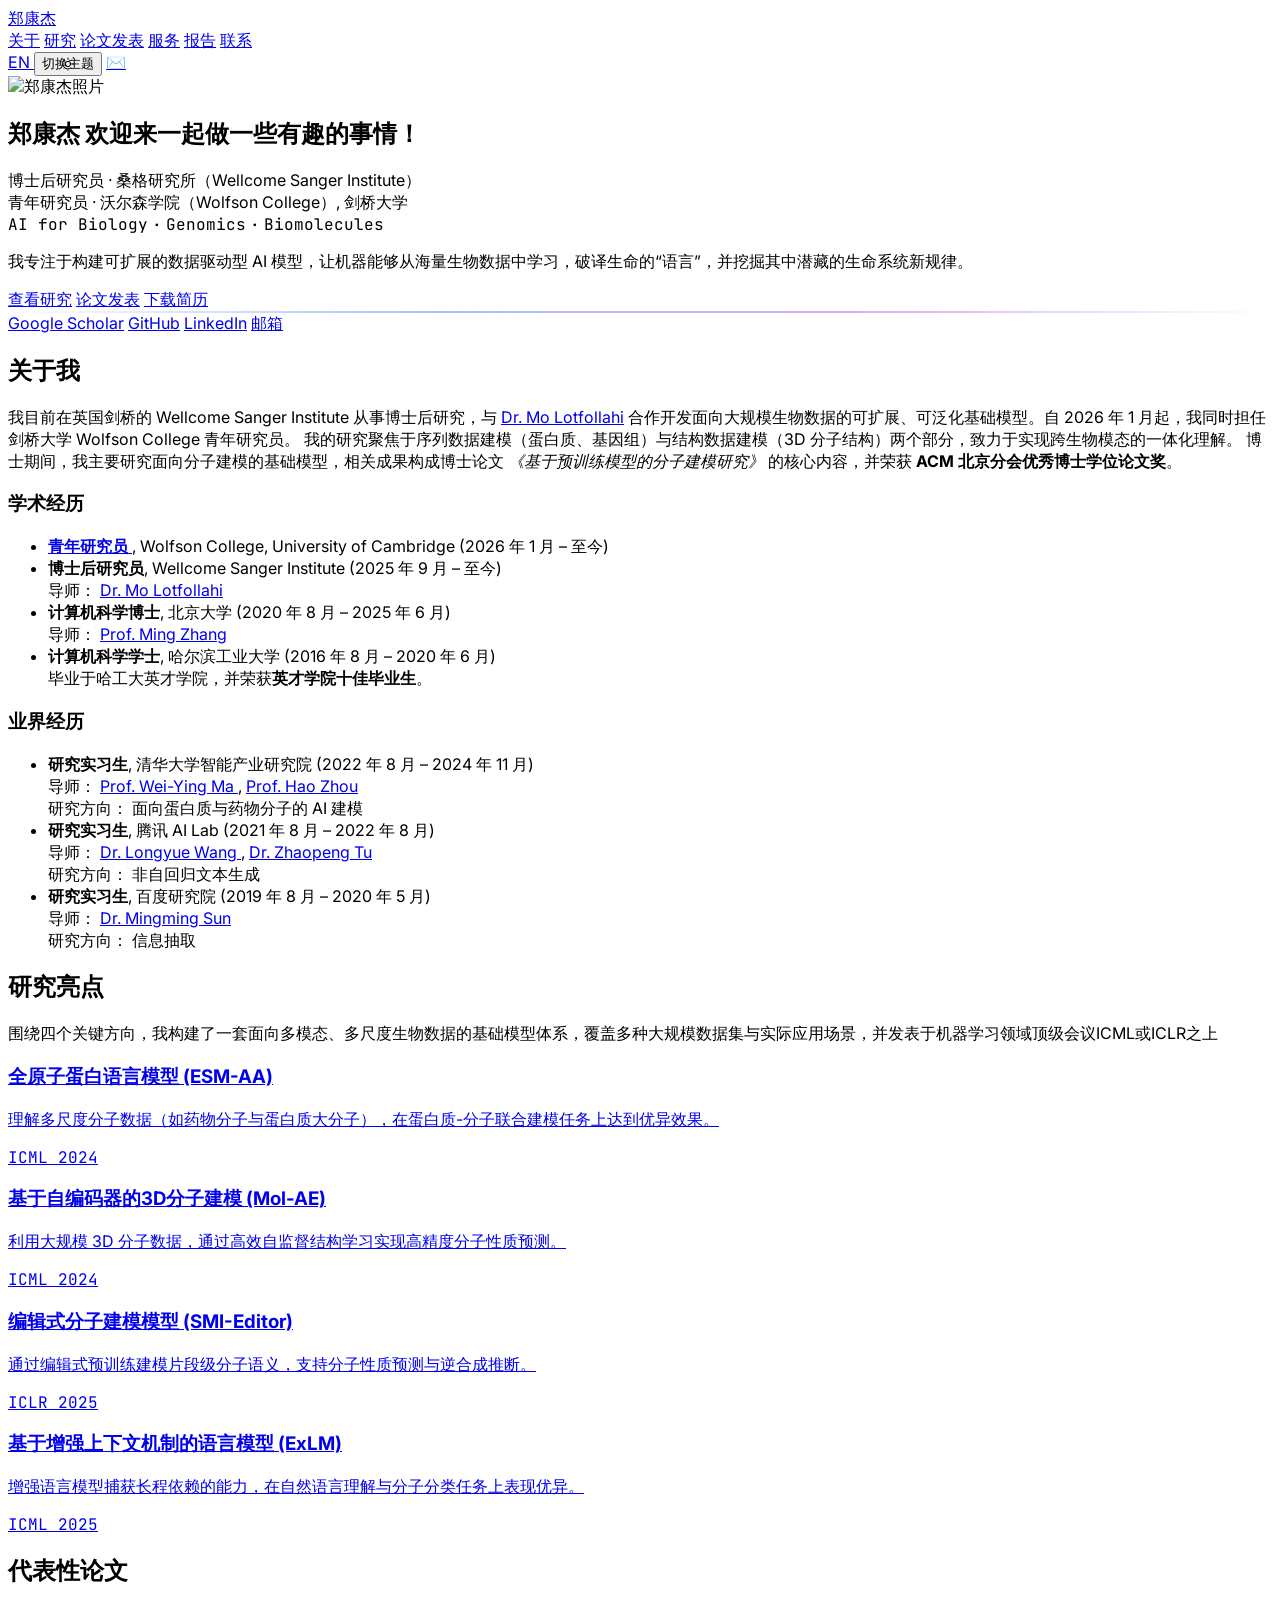
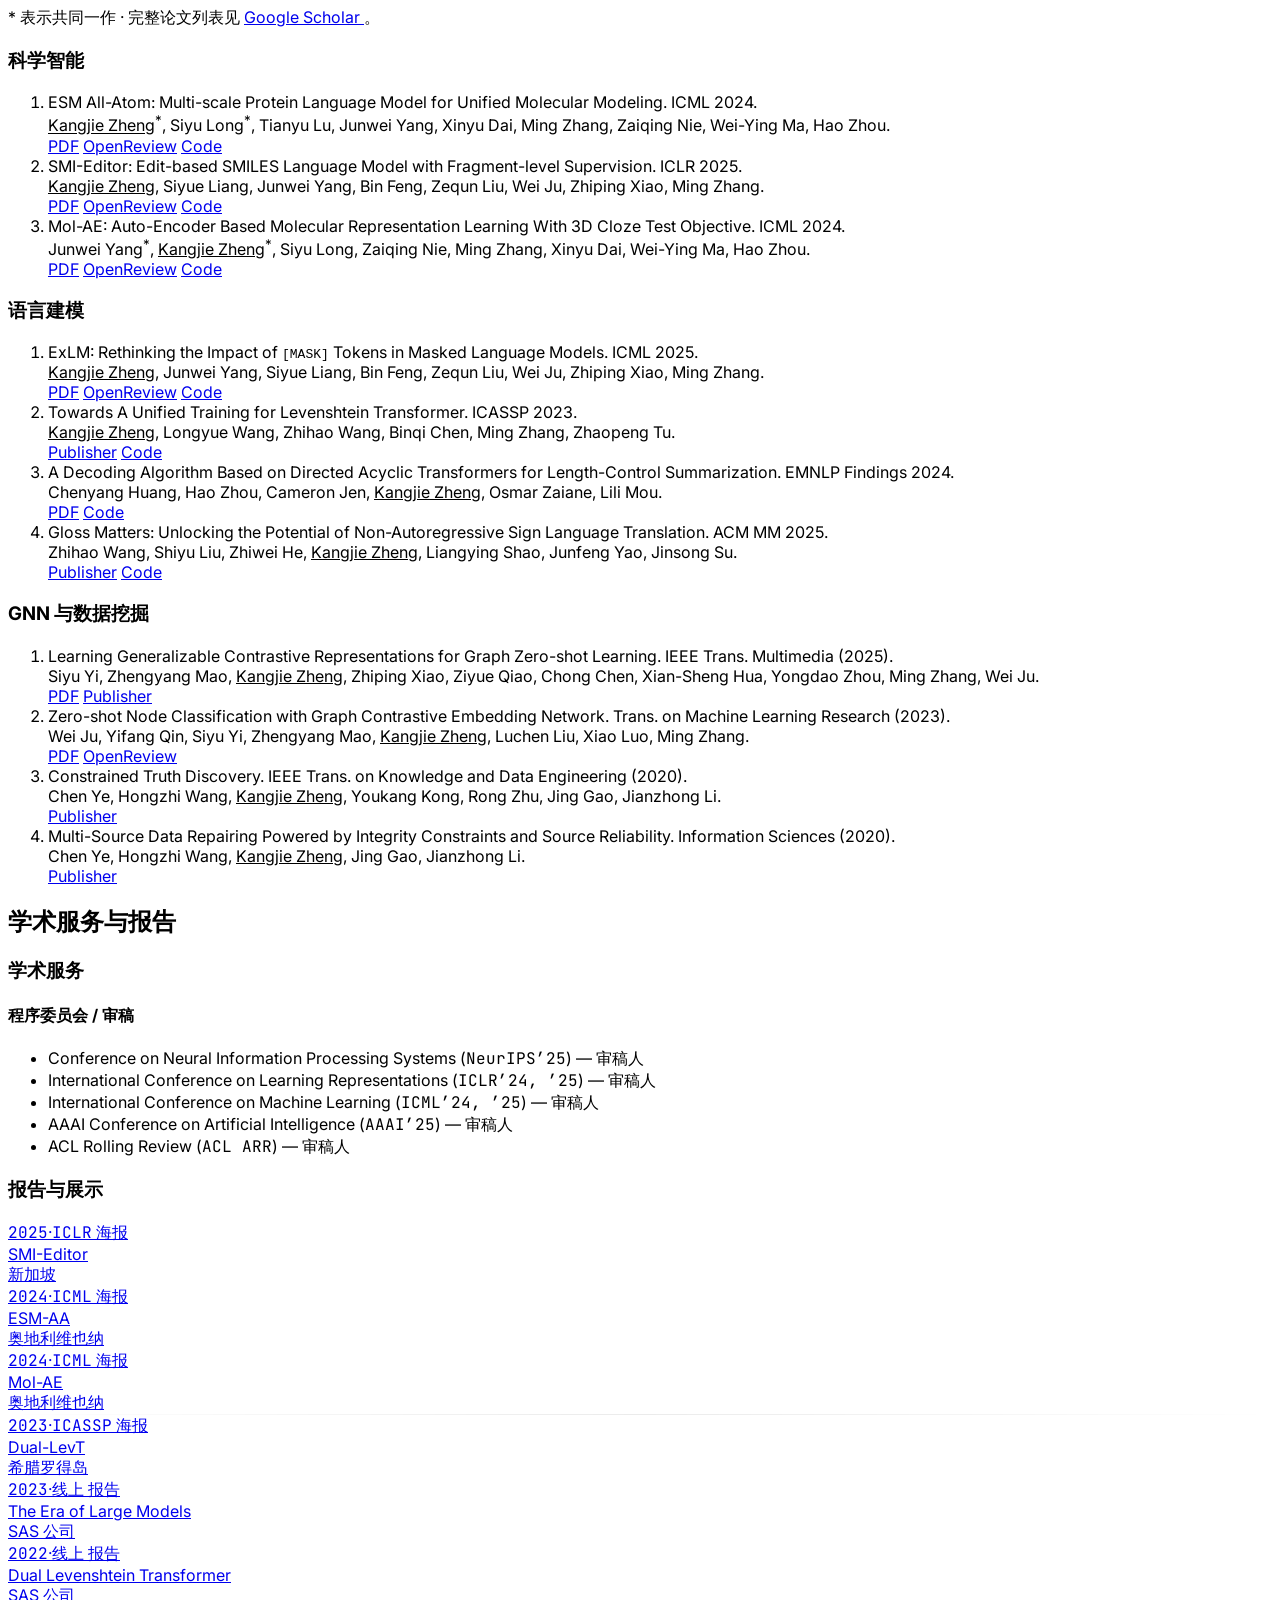
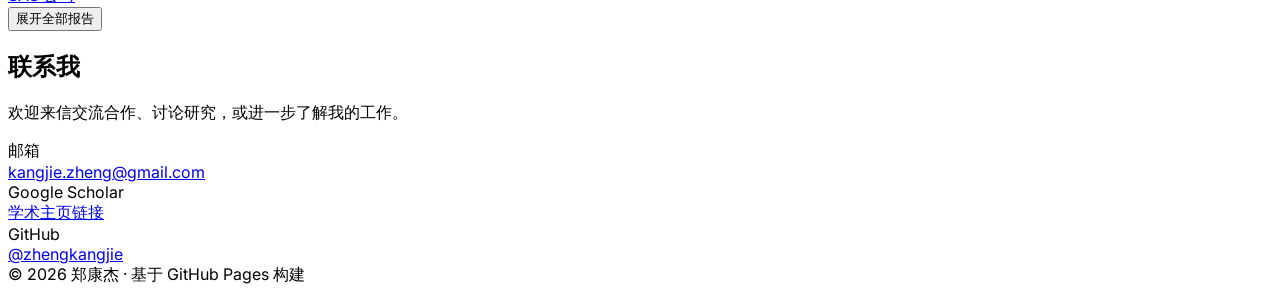
==== zh/index.html @ 0f8ead8a "Update index.html" ====
<!doctype html>
<html lang="zh-CN">
  <head>
    <meta charset="utf-8" />
    <meta name="viewport" content="width=device-width, initial-scale=1" />
    <title>郑康杰的个人主页</title>
    <meta name="description" content="生物智能 · 基因组学 · 生物分子" />
    <meta name="theme-color" content="#f9fafb" />
    <script src="https://cdn.tailwindcss.com"></script>

    <!-- Tailwind config: enable class-based dark mode -->
    <script>
      tailwind.config = {
        darkMode: 'class',
        theme: {
          extend: {
            colors: {
              bg: '#f9fafb',
              card: 'rgba(255,255,255,0.8)',
              accent: '#2563eb',
              neon: '#9333ea'
            },
            boxShadow: {
              glow: '0 0 20px rgba(37,99,235,.15)',
              card: '0 4px 20px rgba(0,0,0,.1)'
            },
            backdropBlur: {
              xs: '2px'
            }
          }
        }
      }
    </script>

    <!-- Theme init -->
    <script>
      (function () {
        try {
          const saved = localStorage.getItem('theme');
          const prefersDark = window.matchMedia('(prefers-color-scheme: dark)').matches;
          const useDark = saved ? (saved === 'dark') : prefersDark;
          const root = document.documentElement;
          root.classList.toggle('dark', useDark);

          const meta = document.querySelector('meta[name="theme-color"]');
          if (meta) meta.setAttribute('content', useDark ? '#0b1020' : '#f9fafb');
        } catch (e) {}
      })();
    </script>

    <link rel="preconnect" href="https://fonts.googleapis.com" />
    <link rel="preconnect" href="https://fonts.gstatic.com" crossorigin />
    <link href="https://fonts.googleapis.com/css2?family=Inter:wght@300;400;600;800&family=JetBrains+Mono:wght@400;700&display=swap" rel="stylesheet" />
    <link rel="alternate" hreflang="en" href="../" />

    <style>
      section > *:last-child { margin-bottom: 0; }
      html { scroll-behavior: smooth; }
      body { font-family: Inter, sans-serif; }
      .clamp-2 { display: -webkit-box; -webkit-line-clamp: 2; -webkit-box-orient: vertical; overflow: hidden; }
      .mono { font-family: 'JetBrains Mono', monospace; }
      .grid-bg:before {
        content: "";
        position: fixed;
        inset: 0;
        pointer-events: none;
        background:
          linear-gradient(transparent, transparent 98%, rgba(0,0,0,.04) 100%),
          linear-gradient(90deg, transparent, transparent 98%, rgba(0,0,0,.04) 100%);
        background-size: 24px 24px, 24px 24px;
        z-index: 0;
      }
      .glass { background: rgba(255,255,255,0.75); backdrop-filter: blur(6px); }
      .card:hover {
        box-shadow: 0 0 0 1px rgba(37,99,235,.15), 0 4px 20px rgba(0,0,0,.15);
        transform: translateY(-2px);
      }
      .ux-underline {
        background: linear-gradient(to right, rgba(37,99,235,.0), rgba(37,99,235,.4), rgba(147,51,234,.4), rgba(37,99,235,.0));
        height: 2px;
      }
      .no-scrollbar::-webkit-scrollbar { display: none; }
      .no-scrollbar { -ms-overflow-style: none; scrollbar-width: none; }

      /* ANCHOR OFFSET & DIVIDER */
      .anchor-offset { scroll-margin-top: 96px; }
      .subtle-divider { height: 1px; background: linear-gradient(to right, transparent, rgba(0,0,0,.08), transparent); }
      .dark .subtle-divider { background: linear-gradient(to right, transparent, rgba(255,255,255,.12), transparent); }

      /* ===================== Dark mode overrides (colors only) ===================== */
      .dark body { background-color: #0b1020; color: #e2e8f0; }
      .dark .bg-bg { background-color: #0b1020 !important; }
      .dark ::selection { background: rgba(34,211,238,0.30); color: #ffffff; }

      .dark .grid-bg:before {
        background:
          radial-gradient(circle at 20% 20%, rgba(124,58,237,.18), transparent 35%),
          radial-gradient(circle at 80% 10%, rgba(34,211,238,.16), transparent 40%),
          linear-gradient(transparent, transparent 98%, rgba(255,255,255,.05) 100%),
          linear-gradient(90deg, transparent, transparent 98%, rgba(255,255,255,.05) 100%);
        background-size: 100% 100%, 100% 100%, 24px 24px, 24px 24px;
      }

      .dark .glass { background: linear-gradient(180deg, rgba(17,24,39,.60), rgba(17,24,39,.35)); backdrop-filter: blur(6px); }
      .dark .card:hover { box-shadow: 0 0 0 1px rgba(34,211,238,.25), 0 10px 30px rgba(0,0,0,.60); transform: translateY(-2px); }
      .dark .ux-underline {
        background: linear-gradient(to right,
          rgba(34,211,238,0),
          rgba(34,211,238,.5),
          rgba(124,58,237,.5),
          rgba(34,211,238,0));
      }

      .dark .text-gray-900 { color: #f1f5f9 !important; }
      .dark .text-gray-800 { color: #e2e8f0 !important; }
      .dark .text-gray-700,
      .dark .text-gray-600 { color: #cbd5e1 !important; }
      .dark .text-gray-500,
      .dark .text-gray-400 { color: #94a3b8 !important; }

      .dark .bg-white { background-color: transparent !important; }
      .dark .bg-gray-50 { background-color: transparent !important; }

      .dark .border-black\/5  { border-color: rgba(255,255,255,0.10) !important; }
      .dark .border-black\/10 { border-color: rgba(255,255,255,0.16) !important; }
      .dark .bg-black\/5      { background-color: rgba(255,255,255,0.06) !important; }

      .dark header a.font-extrabold { color: #f8fafc !important; }

      /* ---- Smaller animated icon (stacked, centered) ---- */
      #theme-toggle { position: relative; display: inline-flex; align-items: center; justify-content: center; }
      #theme-toggle .icon {
        position: absolute;
        left: 50%;
        top: 50%;
        width: 1rem;
        height: 1rem;
        opacity: 0;
        transform: translate(-50%, -50%) rotate(-90deg) scale(.8);
        transform-origin: 50% 50%;
        transition: transform .35s ease, opacity .35s ease;
      }
      #theme-toggle .icon--active   { opacity: 1; transform: translate(-50%, -50%) rotate(0deg) scale(1); }
      #theme-toggle .icon--inactive { opacity: 0; transform: translate(-50%, -50%) rotate(-90deg) scale(.8); }

      :root { --theme-anim-dur: 200ms; --theme-anim-ease: cubic-bezier(.2,.8,.2,1); }
      html.theme-anim *, html.theme-anim *::before, html.theme-anim *::after {
        transition:
          background-color var(--theme-anim-dur) var(--theme-anim-ease),
          color            var(--theme-anim-dur) var(--theme-anim-ease),
          border-color     var(--theme-anim-dur) var(--theme-anim-ease),
          fill             var(--theme-anim-dur) var(--theme-anim-ease),
          stroke           var(--theme-anim-dur) var(--theme-anim-ease),
          box-shadow       var(--theme-anim-dur) var(--theme-anim-ease),
          filter           var(--theme-anim-dur) var(--theme-anim-ease);
      }
      @media (prefers-reduced-motion: reduce) {
        html.theme-anim *, html.theme-anim *::before, html.theme-anim *::after { transition: none !important; }
        #stars { display: none !important; }
      }
      .theme-flash {
        position: fixed; inset: 0; pointer-events: none; z-index: 50;
        background: radial-gradient(60vmax 60vmax at var(--fx,50%) var(--fy,50%),
                    rgba(34,211,238,.18), rgba(124,58,237,.16) 30%, transparent 60%);
        opacity: 0;
        transition: opacity var(--theme-anim-dur) var(--theme-anim-ease);
      }
      .theme-flash.show { opacity: .9; }
      .dark .theme-flash {
        background: radial-gradient(60vmax 60vmax at var(--fx,50%) var(--fy,50%),
                    rgba(34,211,238,.12), rgba(124,58,237,.12) 30%, transparent 60%);
      }

      /* ★★ Starfield-only: 画布层 */
      #stars{
        position: fixed; inset: 0;
        pointer-events: none;
        z-index: -1;
        opacity: 0;
        transition: opacity .35s ease;
      }
      .dark #stars{ opacity: .9; }
    </style>
  </head>

  <body class="grid-bg bg-bg text-gray-800 selection:bg-blue-200 selection:text-gray-900">

    <!-- ★★ Starfield-only -->
    <canvas id="stars" aria-hidden="true"></canvas>

    <!-- Navigation -->
    <header class="sticky top-0 z-40">
      <div class="mx-auto max-w-6xl px-4">
        <nav class="mt-4 glass rounded-2xl border border-black/5 shadow-card">
          <div class="flex items-center justify-between px-4 py-3">
            <a href="#top" class="font-extrabold tracking-tight text-gray-900">郑康杰</a>

            <div class="hidden sm:flex gap-6 text-sm">
              <a href="#about" class="hover:text-accent">关于</a>
              <a href="#research" class="hover:text-accent">研究</a>
              <a href="#pubs" class="hover:text-accent">论文发表</a>
              <a href="#service" class="hover:text-accent">服务</a>
              <a href="#talks" class="hover:text-accent">报告</a>
              <a href="#contact" class="hover:text-accent">联系</a>
            </div>

            <!-- Right actions: theme toggle + contact (mobile) -->
            <div class="flex items-center gap-2">
              <a
                href="../"
                lang="en"
                hreflang="en"
                class="inline-flex items-center rounded-full border border-black/10 px-2.5 py-1 text-xs sm:px-3 sm:py-1.5 sm:text-sm hover:border-accent/40 hover:text-accent"
                aria-label="Switch to English page"
              >
                EN
              </a>

              <button
                id="theme-toggle"
                class="relative h-8 w-8 rounded-full border border-black/10 p-1.5 hover:border-accent/40 focus:outline-none focus:ring-2 focus:ring-accent/30"
                aria-label="切换深色模式" title="切换深色模式" aria-pressed="false"
              >
                <span class="sr-only">切换主题</span>
                <!-- Sun icon (light) -->
                <svg id="icon-sun" xmlns="http://www.w3.org/2000/svg" class="icon h-4 w-4" fill="none"
                     viewBox="0 0 24 24" stroke="currentColor" stroke-width="1.5">
                  <path stroke-linecap="round" stroke-linejoin="round"
                        d="M12 3v2m0 14v2m9-9h-2M5 12H3m14.95 6.95-1.414-1.414M7.464 7.464 6.05 6.05m11.314 0-1.414 1.414M7.464 16.536 6.05 17.95M16 12a4 4 0 1 1-8 0 4 4 0 0 1 8 0z"/>
                </svg>
                <!-- Moon icon (dark) -->
                <svg id="icon-moon" xmlns="http://www.w3.org/2000/svg" class="icon h-4 w-4" viewBox="0 0 24 24" fill="currentColor">
                  <path d="M21 12.79A9 9 0 1 1 11.21 3a7 7 0 1 0 9.79 9.79z"/>
                </svg>
              </button>

              <a class="sm:hidden" href="#contact" aria-label="联系">✉️</a>
            </div>
          </div>
        </nav>
      </div>
    </header>

    <!-- Hero -->
    <section id="top" class="relative min-h-[70vh] flex items-center bg-white">
      <div class="mx-auto max-w-6xl px-6 pt-10 pb-12 md:pb-0">
        <div class="grid md:grid-cols-2 gap-10 items-center">
          <!-- 小屏：图片在上 -->
          <div class="order-1 md:order-2 flex justify-center">
            <img src="https://raw.githubusercontent.com/zhengkangjie/zhengkangjie.github.io/main/zkj_photo.jpg" alt="郑康杰照片" width="320" height="320" decoding="async" fetchpriority="high" class="rounded-full aspect-square object-cover shadow-lg max-w-xs border border-black/10" />
          </div>

          <div class="order-2 md:order-1">
            <h1 class="mt-2 text-3xl md:text-5xl font-extrabold leading-tight text-gray-900">
                <span class="relative group inline-block focus:outline-none" tabindex="0">
                    郑康杰
                    <span
                    class="pointer-events-none absolute bottom-full left-1/2 -translate-x-1/2 mb-2
                            opacity-0 scale-95 transition
                            group-hover:opacity-100 group-hover:scale-100
                            group-focus-visible:opacity-100 group-focus-visible:scale-100 z-20">
                    <span class="block rounded-lg bg-black/80 text-white text-xs px-3 py-1 shadow-lg whitespace-nowrap">
                        欢迎来一起做一些有趣的事情！
                    </span>
                    <span class="absolute left-1/2 top-full -translate-x-1/2 w-2 h-2 bg-black/80 rotate-45"></span>
                    </span>
                </span>
            </h1>

            <div class="mt-2 space-y-1">


  <div class="mt-1 flex flex-wrap items-center gap-x-2 gap-y-1 text-sm md:text-base text-gray-600">
    <span class="font-semibold text-gray-900">博士后研究员</span>
    <span class="text-gray-400">·</span>
    <span>桑格研究所（Wellcome Sanger Institute）</span>
  </div>
</div>


  <div class="mt-1 flex flex-wrap items-center gap-x-2 gap-y-1 text-sm md:text-base text-gray-600">
    <span class="font-semibold text-gray-900">青年研究员</span>
    <span class="text-gray-400">·</span>
    <span>沃尔森学院（Wolfson College）, 剑桥大学</span>
  </div>

            <div class="mt-4 inline-flex items-center gap-2 rounded-full border border-black/5 bg-black/5 px-3 py-1 text-xs shadow-sm whitespace-nowrap overflow-x-auto no-scrollbar max-w-full">
                <span class="mono text-accent">AI for Biology</span>
                <span class="mono text-gray-400">·</span>
                <span class="mono text-indigo-600">Genomics</span>
                <span class="mono text-gray-400">·</span>
                <span class="mono text-sky-700">Biomolecules</span>
            </div>

            <p class="mt-5 text-gray-600">
                我专注于构建可扩展的数据驱动型 AI 模型，让机器能够从海量生物数据中学习，破译生命的“语言”，并挖掘其中潜藏的生命系统新规律。
            </p>

            <div class="mt-7 flex flex-wrap gap-3">
              <a href="#research" class="rounded-xl bg-accent/10 px-4 py-2 text-accent shadow-glow hover:bg-accent/20">查看研究</a>
              <a href="#pubs" class="rounded-xl border border-black/10 px-4 py-2 hover:border-accent/40">论文发表</a>
              <a href="https://raw.githubusercontent.com/zhengkangjie/zhengkangjie.github.io/main/ZKJ_CV_2026.pdf" class="rounded-xl border border-black/10 px-4 py-2 hover:border-accent/40" target="_blank" rel="noopener">下载简历</a>
            </div>

            <div class="mt-6 h-1 ux-underline w-full sm:w-80 md:w-96 lg:w-[28rem]"></div>

            <div class="mt-4 flex gap-4 text-sm opacity-90">
              <a class="hover:text-accent" href="https://scholar.google.com/citations?hl=en&user=n8kbAwQAAAAJ" target="_blank" rel="noopener">Google Scholar</a>
              <a class="hover:text-accent" href="https://github.com/zhengkangjie" target="_blank" rel="noopener">GitHub</a>
              <a class="hover:text-accent" href="https://www.linkedin.com/in/kangjie-zheng-274990192/" target="_blank" rel="noopener">LinkedIn</a>
              <a class="hover:text-accent" href="mailto:kangjie.zheng@gmail.com">邮箱</a>
            </div>
          </div>
        </div>
      </div>
    </section>

    <!-- About -->
    <section id="about" class="py-20 bg-gray-50">
      <div class="mx-auto max-w-6xl px-6">
        <h2 class="text-2xl font-bold tracking-tight text-gray-900">关于我</h2>

        <p class="mt-4 text-gray-600">
            我目前在英国剑桥的 Wellcome Sanger Institute 从事博士后研究，与
<a href="https://lotfollahi.com/" target="_blank" rel="noopener" class="text-accent hover:underline">Dr. Mo Lotfollahi</a>
合作开发面向大规模生物数据的可扩展、可泛化基础模型。自 2026 年 1 月起，我同时担任剑桥大学 Wolfson College 青年研究员。

我的研究聚焦于序列数据建模（蛋白质、基因组）与结构数据建模（3D 分子结构）两个部分，致力于实现跨生物模态的一体化理解。

博士期间，我主要研究面向分子建模的基础模型，相关成果构成博士论文 <em>《基于预训练模型的分子建模研究》</em> 的核心内容，并荣获 <strong>ACM 北京分会优秀博士学位论文奖</strong>。
        </p>

        <div class="mt-8 grid md:grid-cols-2 gap-6">
          <!-- Research Experience -->
          <div class="card rounded-2xl border border-black/5 glass p-6 shadow-card">
            <h3 class="font-semibold">学术经历</h3>
            <ul class="mt-3 space-y-2 text-sm">
               <li>
              <strong><a href="https://www.wolfson.cam.ac.uk/people/dr-kangjie-zheng" target="_blank" rel="noopener" class="hover:text-accent">
                    青年研究员
                  </a></strong>, Wolfson College, University of Cambridge
              <span class="text-gray-600">(2026 年 1 月 – 至今)</span>
            </li>
              <li>
                <strong>博士后研究员</strong>, Wellcome Sanger Institute
                <span class="text-gray-600">(2025 年 9 月 – 至今)</span>
                <div class="text-gray-600">导师： <a href="https://lotfollahi.com/" target="_blank" rel="noopener" class="hover:text-accent">
                    Dr. Mo Lotfollahi 
                  </a>
                </div>
              </li>
             
              <li>
                <strong>计算机科学博士</strong>, 北京大学
                <span class="text-gray-600">(2020 年 8 月 – 2025 年 6 月)</span>
                <div class="text-gray-600">
                  导师：
                  <a href="https://cs.pku.edu.cn/info/1238/2063.htm" target="_blank" rel="noopener" class="hover:text-accent">
                    Prof. Ming Zhang
                  </a>
                </div>
              </li>
              <li>
                <strong>计算机科学学士</strong>, 哈尔滨工业大学
                <span class="text-gray-600">(2016 年 8 月 – 2020 年 6 月)</span>
                <div class="text-gray-600">
                  毕业于哈工大英才学院，并荣获<strong>英才学院十佳毕业生</strong>。
                </div>
              </li>
            </ul>
          </div>

          <!-- Internships -->
          <div class="card rounded-2xl border border-black/5 glass p-6 shadow-card">
            <h3 class="font-semibold">业界经历</h3>
            <ul class="mt-3 space-y-2 text-sm">
              <li>
                <strong>研究实习生</strong>, 清华大学智能产业研究院
                <span class="text-gray-600">(2022 年 8 月 – 2024 年 11 月)</span>
                <div class="text-gray-600">
                  导师：
                  <a href="https://air.tsinghua.edu.cn/en/info/1046/1189.htm" target="_blank" rel="noopener" class="hover:text-accent">
                    Prof. Wei-Ying Ma
                  </a>,
                  <a href="https://zhouh.github.io/" target="_blank" rel="noopener" class="hover:text-accent">
                    Prof. Hao Zhou
                  </a>
                </div>
                <div class="text-gray-600">
                  研究方向： 面向蛋白质与药物分子的 AI 建模
                </div>
              </li>
              <li>
                <strong>研究实习生</strong>, 腾讯 AI Lab
                <span class="text-gray-600">(2021 年 8 月 – 2022 年 8 月)</span>
                <div class="text-gray-600">
                  导师：
                  <a href="https://longyuewang.com/" target="_blank" rel="noopener" class="hover:text-accent">
                    Dr. Longyue Wang
                  </a>,
                  <a href="https://tuzhaopeng.github.io/" target="_blank" rel="noopener" class="hover:text-accent">
                    Dr. Zhaopeng Tu
                  </a>
                </div>
                <div class="text-gray-600">
                  研究方向： 非自回归文本生成
                </div>
              </li>
              <li>
                <strong>研究实习生</strong>, 百度研究院
                <span class="text-gray-600">(2019 年 8 月 – 2020 年 5 月)</span>
                <div class="text-gray-600">
                  导师：
                  <a href="https://www.bimsa.cn/detail/MingmingSun.html" target="_blank" rel="noopener" class="hover:text-accent">
                    Dr. Mingming Sun
                  </a>
                  <div class="text-gray-600">
                  研究方向： 信息抽取
                </div>
                </div>
              </li>
            </ul>
          </div>
        </div>
      </div>
    </section>

    <!-- Research -->
    <section id="research" class="py-20 bg-white">
      <div class="mx-auto max-w-6xl px-6">
        <h2 class="text-2xl font-bold tracking-tight text-gray-900">研究亮点</h2>
        <p class="mt-3 text-sm text-gray-700">围绕四个关键方向，我构建了一套面向多模态、多尺度生物数据的<span class="font-semibold">基础模型</span>体系，覆盖多种大规模数据集与实际应用场景，并发表于机器学习领域顶级会议ICML或ICLR之上</p>
        <div class="mt-8 grid md:grid-cols-2 gap-6">
          <!-- (1) ESM-AA) -->
          <a
            href="https://openreview.net/forum?id=283cGgWfM2"
            target="_blank"
            rel="noopener"
            class="card block rounded-2xl border border-black/5 glass p-6 shadow-card no-underline focus:outline-none focus:ring-2 focus:ring-accent/30 hover:border-accent/40"
            aria-label="Open ESM-AA on OpenReview"
          >
            <h3 class="text-lg font-semibold clamp-2">全原子蛋白语言模型 (ESM-AA)</h3>
            <p class="mt-2 text-sm text-gray-600">
              理解多尺度分子数据（如药物分子与蛋白质大分子），在蛋白质-分子联合建模任务上达到优异效果。
            </p>
            <div class="mt-3 text-xs mono text-gray-500">ICML 2024</div>
          </a>

          <!-- (2) Mol-AE -->
          <a
            href="https://openreview.net/forum?id=inEuvSg0y1"
            target="_blank"
            rel="noopener"
            class="card block rounded-2xl border border-black/5 glass p-6 shadow-card no-underline focus:outline-none focus:ring-2 focus:ring-accent/30 hover:border-accent/40"
            aria-label="Open Mol-AE on OpenReview"
          >
            <h3 class="text-lg font-semibold clamp-2">基于自编码器的3D分子建模 (Mol-AE)</h3>
            <p class="mt-2 text-sm text-gray-600">
                利用大规模 3D 分子数据，通过高效自监督结构学习实现高精度分子性质预测。
            </p>
            <div class="mt-3 text-xs mono text-gray-500">ICML 2024</div>
          </a>

          <!-- (3) SMI-Editor -->
          <a
            href="https://openreview.net/forum?id=M29nUGozPa"
            target="_blank"
            rel="noopener"
            class="card block rounded-2xl border border-black/5 glass p-6 shadow-card no-underline focus:outline-none focus:ring-2 focus:ring-accent/30 hover:border-accent/40"
            aria-label="Open SMI-Editor on OpenReview"
          >
            <h3 class="text-lg font-semibold clamp-2">编辑式分子建模模型 (SMI-Editor)</h3>
            <p class="mt-2 text-sm text-gray-600">
              通过编辑式预训练建模片段级分子语义，支持分子性质预测与逆合成推断。
            </p>
            <div class="mt-3 text-xs mono text-gray-500">ICLR 2025</div>
          </a>

          <!-- (4) ExLM -->
          <a
            href="https://icml.cc/virtual/2025/poster/45731"
            target="_blank"
            rel="noopener"
            class="card block rounded-2xl border border-black/5 glass p-6 shadow-card no-underline focus:outline-none focus:ring-2 focus:ring-accent/30 hover:border-accent/40"
            aria-label="Open ExLM ICML 2025 page"
          >
            <h3 class="text-lg font-semibold clamp-2">基于增强上下文机制的语言模型 (ExLM)</h3>
            <p class="mt-2 text-sm text-gray-600">
              增强语言模型捕获长程依赖的能力，在自然语言理解与分子分类任务上表现优异。
            </p>
            <div class="mt-3 text-xs mono text-gray-500">ICML 2025</div>
          </a>
        </div>
      </div>
    </section>

    <!-- Publications -->
    <section id="pubs" class="py-20 bg-gray-50">
    <div class="mx-auto max-w-6xl px-6">
      <h2 class="text-2xl font-bold tracking-tight text-gray-900">代表性论文</h2>
      <div class="mt-2 text-xs text-gray-500">
          * 表示共同一作 · 完整论文列表见 
          <a class="text-accent hover:underline"
              href="https://scholar.google.com/citations?hl=en&user=n8kbAwQAAAAJ"
              target="_blank" rel="noopener noreferrer">
              Google Scholar
          </a>。
      </div>
  
      <!-- AI for Science -->
      <h3 class="mt-6 font-semibold">科学智能</h3>
      <ol class="mt-3 space-y-4 text-sm list-decimal pl-6 marker:text-gray-400">
  
        <li>
          <span class="font-semibold">ESM All-Atom: Multi-scale Protein Language Model for Unified Molecular Modeling.</span> ICML 2024.
          <div class="text-gray-700">
            <u>Kangjie Zheng</u><sup>*</sup>, Siyu Long<sup>*</sup>, Tianyu Lu, Junwei Yang, Xinyu Dai, Ming Zhang, Zaiqing Nie, Wei-Ying Ma, Hao Zhou.
          </div>
          <div class="mt-1">
            <a class="ml-0 text-accent hover:underline" href="https://openreview.net/pdf?id=283cGgWfM2" target="_blank" rel="noopener">PDF</a>
            <a class="ml-3 text-gray-500 hover:text-accent" href="https://openreview.net/forum?id=283cGgWfM2" target="_blank" rel="noopener">OpenReview</a>
            <a class="ml-3 text-gray-500 hover:text-accent" href="https://github.com/zhengkangjie/ESM-AA" target="_blank" rel="noopener">Code</a>
          </div>
        </li>
  
        <li>
          <span class="font-semibold">SMI-Editor: Edit-based SMILES Language Model with Fragment-level Supervision.</span> ICLR 2025.
          <div class="text-gray-700">
            <u>Kangjie Zheng</u>, Siyue Liang, Junwei Yang, Bin Feng, Zequn Liu, Wei Ju, Zhiping Xiao, Ming Zhang.
          </div>
          <div class="mt-1">
            <a class="ml-0 text-accent hover:underline" href="https://openreview.net/pdf?id=M29nUGozPa" target="_blank" rel="noopener">PDF</a>
            <a class="ml-3 text-gray-500 hover:text-accent" href="https://openreview.net/forum?id=M29nUGozPa" target="_blank" rel="noopener">OpenReview</a>
            <a class="ml-3 text-gray-500 hover:text-accent" href="https://github.com/zhengkangjie/smi-editor" target="_blank" rel="noopener">Code</a>
          </div>
        </li>
  
        <li>
          <span class="font-semibold">Mol-AE: Auto-Encoder Based Molecular Representation Learning With 3D Cloze Test Objective.</span> ICML 2024.
          <div class="text-gray-700">
            Junwei Yang<sup>*</sup>, <u>Kangjie Zheng</u><sup>*</sup>, Siyu Long, Zaiqing Nie, Ming Zhang, Xinyu Dai, Wei-Ying Ma, Hao Zhou.
          </div>
          <div class="mt-1">
            <a class="ml-0 text-accent hover:underline" href="https://openreview.net/pdf?id=inEuvSg0y1" target="_blank" rel="noopener">PDF</a>
            <a class="ml-3 text-gray-500 hover:text-accent" href="https://openreview.net/forum?id=inEuvSg0y1" target="_blank" rel="noopener">OpenReview</a>
            <a class="ml-3 text-gray-500 hover:text-accent" href="https://github.com/yjwtheonly/MolAE" target="_blank" rel="noopener">Code</a>
          </div>
        </li>
  
      </ol>
  
      <!-- Language Modeling -->
      <h3 class="mt-8 font-semibold">语言建模</h3>
      <ol class="mt-3 space-y-4 text-sm list-decimal pl-6 marker:text-gray-400">
  
        <li>
          <span class="font-semibold">ExLM: Rethinking the Impact of <code>[MASK]</code> Tokens in Masked Language Models.</span> ICML 2025.
          <div class="text-gray-700">
            <u>Kangjie Zheng</u>, Junwei Yang, Siyue Liang, Bin Feng, Zequn Liu, Wei Ju, Zhiping Xiao, Ming Zhang.
          </div>
          <div class="mt-1">
            <a class="ml-0 text-accent hover:underline" href="https://arxiv.org/pdf/2501.13397.pdf" target="_blank" rel="noopener">PDF</a>
            <a class="ml-3 text-gray-500 hover:text-accent" href="https://openreview.net/forum?id=IYOPfJwduh" target="_blank" rel="noopener">OpenReview</a>
            <a class="ml-3 text-gray-500 hover:text-accent" href="https://github.com/zhengkangjie/ExLM" target="_blank" rel="noopener">Code</a>
          </div>
        </li>
  
        <li>
          <span class="font-semibold">Towards A Unified Training for Levenshtein Transformer.</span> ICASSP 2023.
          <div class="text-gray-700">
            <u>Kangjie Zheng</u>, Longyue Wang, Zhihao Wang, Binqi Chen, Ming Zhang, Zhaopeng Tu.
          </div>
          <div class="mt-1">
            <a class="ml-0 text-accent hover:underline" href="https://ieeexplore.ieee.org/abstract/document/10094646" target="_blank" rel="noopener">Publisher</a>
            <a class="ml-3 text-gray-500 hover:text-accent" href="https://github.com/zhengkangjie/fairseq-dual-loss" target="_blank" rel="noopener">Code</a>
          </div>
        </li>
  
        <li>
          <span class="font-semibold">A Decoding Algorithm Based on Directed Acyclic Transformers for Length-Control Summarization.</span> EMNLP Findings 2024.
          <div class="text-gray-700">
            Chenyang Huang, Hao Zhou, Cameron Jen, <u>Kangjie Zheng</u>, Osmar Zaiane, Lili Mou.
          </div>
          <div class="mt-1">
            <a class="ml-0 text-accent hover:underline" href="https://aclanthology.org/2024.findings-emnlp.677.pdf" target="_blank" rel="noopener">PDF</a>
            <a class="ml-3 text-gray-500 hover:text-accent" href="https://github.com/MANGA-UOFA/DAT-LenC" target="_blank" rel="noopener">Code</a>
          </div>
        </li>
  
        <li>
          <span class="font-semibold">Gloss Matters: Unlocking the Potential of Non-Autoregressive Sign Language Translation.</span> ACM MM 2025.
          <div class="text-gray-700">
            Zhihao Wang, Shiyu Liu, Zhiwei He, <u>Kangjie Zheng</u>, Liangying Shao, Junfeng Yao, Jinsong Su.
          </div>
          <div class="mt-1">
                <a class="ml-0 text-accent hover:underline" href="https://dl.acm.org/doi/abs/10.1145/3746027.3755319" target="_blank" rel="noopener">Publisher</a>
                <a class="ml-3 text-gray-500 hover:text-accent" href="https://github.com/XMUDeepLIT/GLevT" target="_blank" rel="noopener">Code</a>
            </div>
        </li>
      </ol>
  
      <!-- Others (Data Mining & GNN) -->
      <h3 class="mt-8 font-semibold">GNN 与数据挖掘</h3>
      <ol class="mt-3 space-y-4 text-sm list-decimal pl-6 marker:text-gray-400">
        
        <li>
            <span class="font-semibold">Learning Generalizable Contrastive Representations for Graph Zero-shot Learning.</span> IEEE Trans. Multimedia (2025).
            <div class="text-gray-700">
              Siyu Yi, Zhengyang Mao, <u>Kangjie Zheng</u>, Zhiping Xiao, Ziyue Qiao, Chong Chen, Xian-Sheng Hua, Yongdao Zhou, Ming Zhang, Wei Ju.
            </div>
            <div class="mt-1">
                <a class="ml-0 text-accent hover:underline" href="https://ieeexplore.ieee.org/stamp/stamp.jsp?arnumber=11125500" target="_blank" rel="noopener">PDF</a>
                <a class="ml-3 text-gray-500 hover:text-accent" href="https://ieeexplore.ieee.org/stamp/stamp.jsp?arnumber=11125500" target="_blank" rel="noopener">Publisher</a>
            </div>
          </li>
          
        <li>
          <span class="font-semibold">Zero-shot Node Classification with Graph Contrastive Embedding Network.</span> Trans. on Machine Learning Research (2023).
          <div class="text-gray-700">
            Wei Ju, Yifang Qin, Siyu Yi, Zhengyang Mao, <u>Kangjie Zheng</u>, Luchen Liu, Xiao Luo, Ming Zhang.
          </div>
          <div class="mt-1">
            <a class="ml-0 text-accent hover:underline" href="https://openreview.net/pdf?id=8wGXnjRLSy" target="_blank" rel="noopener">PDF</a>
            <a class="ml-3 text-gray-500 hover:text-accent" href="https://openreview.net/forum?id=8wGXnjRLSy" target="_blank" rel="noopener">OpenReview</a>
          </div>
        </li>

        <li>
          <span class="font-semibold">Constrained Truth Discovery.</span> IEEE Trans. on Knowledge and Data Engineering (2020).
          <div class="text-gray-700">
            Chen Ye, Hongzhi Wang, <u>Kangjie Zheng</u>, Youkang Kong, Rong Zhu, Jing Gao, Jianzhong Li.
          </div>
          <div class="mt-1">
            <a class="ml-0 text-accent hover:underline" href="https://ieeexplore.ieee.org/document/9044433" target="_blank" rel="noopener">Publisher</a>
          </div>
        </li>
  
        <li>
          <span class="font-semibold">Multi-Source Data Repairing Powered by Integrity Constraints and Source Reliability.</span> Information Sciences (2020).
          <div class="text-gray-700">
            Chen Ye, Hongzhi Wang, <u>Kangjie Zheng</u>, Jing Gao, Jianzhong Li.
          </div>
          <div class="mt-1">
            <a class="ml-0 text-accent hover:underline" href="https://www.sciencedirect.com/science/article/abs/pii/S0020025519307844" target="_blank" rel="noopener">Publisher</a>
          </div>
        </li>
  
      </ol>
  
    </div>
  </section>
  

    <!-- ========================
         Community Contributions (Service + Talks)
         ======================== -->
    <section id="contrib" class="py-20 bg-white">
      <div class="mx-auto max-w-6xl px-6">
        <h2 class="text-2xl font-bold tracking-tight text-gray-900">学术服务与报告</h2>

        <!-- Two-column layout: Service (left) · Talks (right) -->
        <div class="mt-8 grid md:grid-cols-2 gap-8 items-start">

          <!-- Academic Service -->
          <div>
            <div id="service" class="anchor-offset"></div>
            <h3 class="text-lg font-semibold text-gray-900">学术服务</h3>
            <div class="mt-4 card rounded-2xl border border-black/5 glass p-6 shadow-card">
              <h4 class="font-semibold">程序委员会 / 审稿</h4>
              <ul class="mt-3 space-y-2 text-sm">
                <li class="flex items-start gap-2"><span class="mt-1 inline-block h-1.5 w-1.5 rounded-full bg-accent"></span>
                  <span>Conference on Neural Information Processing Systems (<span class="mono">NeurIPS’25</span>) — 审稿人</span>
                </li>
                <li class="flex items-start gap-2"><span class="mt-1 inline-block h-1.5 w-1.5 rounded-full bg-accent"></span>
                  <span>International Conference on Learning Representations (<span class="mono">ICLR’24, ’25</span>) — 审稿人</span>
                </li>
                <li class="flex items-start gap-2"><span class="mt-1 inline-block h-1.5 w-1.5 rounded-full bg-accent"></span>
                  <span>International Conference on Machine Learning (<span class="mono">ICML’24, ’25</span>) — 审稿人</span>
                </li>
                <li class="flex items-start gap-2"><span class="mt-1 inline-block h-1.5 w-1.5 rounded-full bg-accent"></span>
                  <span>AAAI Conference on Artificial Intelligence (<span class="mono">AAAI’25</span>) — 审稿人</span>
                </li>
                <li class="flex items-start gap-2"><span class="mt-1 inline-block h-1.5 w-1.5 rounded-full bg-accent"></span>
                  <span>ACL Rolling Review (<span class="mono">ACL ARR</span>) — 审稿人</span>
                </li>
              </ul>
            </div>
          </div>

  <!-- Talks & Presentations -->
<div>
    <div id="talks" class="anchor-offset"></div>
    <h3 class="text-lg font-semibold text-gray-900">报告与展示</h3>
  
    <!-- Top 3 -->
    <div class="mt-4 grid md:grid-cols-1 gap-6 text-sm">
      <div class="grid sm:grid-cols-3 gap-6">
  
        <!-- SMI-Editor (ICLR 2025) -->
        <a
          href="https://iclr.cc/virtual/2025/poster/29960"
          target="_blank" rel="noopener"
          class="card block rounded-2xl border border-black/5 glass p-4 shadow-card no-underline hover:border-accent/40 focus:outline-none focus:ring-2 focus:ring-accent/30 min-h-[8rem] flex flex-col justify-between"
          aria-label="SMI-Editor at ICLR 2025"
        >
          <div class="flex items-center gap-2 text-[10px] uppercase tracking-wide text-gray-500">
            <span class="mono">2025</span><span>·</span><span class="mono">ICLR</span>
            <span class="inline-flex items-center rounded-full border border-black/10 bg-black/5 px-1.5 py-[1px] text-[9px] leading-4 normal-case">海报</span>
          </div>
          <div class="mt-0.5 font-semibold leading-tight text-gray-900 clamp-2">SMI-Editor</div>
          <div class="mt-1 text-[11px] text-gray-500">新加坡</div>
        </a>
  
        <!-- ESM-AA (ICML 2024) -->
        <a
          href="https://icml.cc/virtual/2024/poster/35119"
          target="_blank" rel="noopener"
          class="card block rounded-2xl border border-black/5 glass p-4 shadow-card no-underline hover:border-accent/40 focus:outline-none focus:ring-2 focus:ring-accent/30 min-h-[8rem] flex flex-col justify-between"
          aria-label="ESM All-Atom at ICML 2024"
        >
          <div class="flex items-center gap-2 text-[10px] uppercase tracking-wide text-gray-500">
            <span class="mono">2024</span><span>·</span><span class="mono">ICML</span>
            <span class="inline-flex items-center rounded-full border border-black/10 bg-black/5 px-1.5 py-[1px] text-[9px] leading-4 normal-case">海报</span>
          </div>
          <div class="mt-0.5 font-semibold leading-tight text-gray-900 clamp-2">ESM-AA</div>
          <div class="mt-1 text-[11px] text-gray-500">奥地利维也纳</div>
        </a>
  
        <!-- Mol-AE (ICML 2024) -->
        <a
          href="https://icml.cc/virtual/2024/poster/33340"
          target="_blank" rel="noopener"
          class="card block rounded-2xl border border-black/5 glass p-4 shadow-card no-underline hover:border-accent/40 focus:outline-none focus:ring-2 focus:ring-accent/30 min-h-[8rem] flex flex-col justify-between"
          aria-label="Mol-AE at ICML 2024"
        >
          <div class="flex items-center gap-2 text-[10px] uppercase tracking-wide text-gray-500">
            <span class="mono">2024</span><span>·</span><span class="mono">ICML</span>
            <span class="inline-flex items-center rounded-full border border-black/10 bg-black/5 px-1.5 py-[1px] text-[9px] leading-4 normal-case">海报</span>
          </div>
          <div class="mt-0.5 font-semibold leading-tight text-gray-900 clamp-2">Mol-AE</div>
          <div class="mt-1 text-[11px] text-gray-500">奥地利维也纳</div>
        </a>
  
      </div>
    </div>
  
    <!-- Divider (only on small screens when stacked) -->
    <div class="sm:hidden my-8 subtle-divider"></div>
  
    <!-- More talks (hidden by default; desktop shows by default) -->
    <div id="more-talks" class="mt-6 grid sm:grid-cols-3 gap-6 text-sm hidden md:grid">
  
      <!-- Dual-LevT (ICASSP 2023) -->
      <a
        href="https://drive.google.com/file/d/1IflTt-KYD1Wb9HyLfFBHmAqxqeIx_ni9/view?usp=sharing"
        target="_blank" rel="noopener"
        class="card block rounded-2xl border border-black/5 glass p-4 shadow-card no-underline hover:border-accent/40 focus:outline-none focus:ring-2 focus:ring-accent/30 min-h-[8rem] flex flex-col justify-between"
        aria-label="DualLevT at ICASSP 2023"
      >
        <div class="flex items-center gap-2 text-[10px] uppercase tracking-wide text-gray-500">
          <span class="mono">2023</span><span>·</span><span class="mono">ICASSP</span>
          <span class="inline-flex items-center rounded-full border border-black/10 bg-black/5 px-1.5 py-[1px] text-[9px] leading-4 normal-case">海报</span>
        </div>
        <div class="mt-0.5 font-semibold leading-tight text-gray-900 clamp-2">Dual-LevT</div>
        <div class="mt-1 text-[11px] text-gray-500">希腊罗得岛</div>
      </a>
  
      <!-- Invited · SAS — The Era of Large Models -->
      <a
        href="https://docs.google.com/presentation/d/1NOSPeVTzzrIupmpBeRmCg7yPhLmlkYuNuRQW8MZir7s/edit?usp=sharing"
        target="_blank" rel="noopener"
        class="card block rounded-2xl border border-black/5 glass p-4 shadow-card no-underline hover:border-accent/40 focus:outline-none focus:ring-2 focus:ring-accent/30 min-h-[8rem] flex flex-col justify-between"
        aria-label="Invited Talk at SAS: Large Models"
      >
        <div class="flex items-center gap-2 text-[10px] uppercase tracking-wide text-gray-500">
          <span class="mono">2023</span><span>·</span><span class="mono">线上</span>
          <span class="inline-flex items-center rounded-full border border-black/10 bg-black/5 px-1.5 py-[1px] text-[9px] leading-4 normal-case">报告</span>
        </div>
        <div class="mt-0.5 font-semibold leading-tight text-gray-900 clamp-2">The Era of Large Models</div>
        <div class="mt-1 text-[11px] text-gray-500">SAS 公司</div>
      </a>
  
      <!-- Invited · SAS — Dual Levenshtein Transformer -->
      <a
        href="https://docs.google.com/presentation/d/1Lf5yCA881qYJgmSGiLYXZRqfGE3gWz_uj9n4O_AbaY8/edit?usp=sharing"
        target="_blank" rel="noopener"
        class="card block rounded-2xl border border-black/5 glass p-4 shadow-card no-underline hover:border-accent/40 focus:outline-none focus:ring-2 focus:ring-accent/30 min-h-[8rem] flex flex-col justify-between"
        aria-label="Invited Talk at SAS: Dual Levenshtein Transformer"
      >
        <div class="flex items-center gap-2 text-[10px] uppercase tracking-wide text-gray-500">
          <span class="mono">2022</span><span>·</span><span class="mono">线上</span>
          <span class="inline-flex items-center rounded-full border border-black/10 bg-black/5 px-1.5 py-[1px] text-[9px] leading-4 normal-case">报告</span>
        </div>
        <div class="mt-0.5 font-semibold leading-tight text-gray-900 clamp-2">Dual Levenshtein Transformer</div>
        <div class="mt-1 text-[11px] text-gray-500">SAS 公司</div>
      </a>
  
    </div>
  
    <div class="mt-6 md:text-right md:hidden">
      <button
        id="toggle-talks"
        class="rounded-xl border border-black/10 px-4 py-2 hover:border-accent/40 focus:outline-none focus:ring-2 focus:ring-accent/30"
        aria-controls="more-talks" aria-expanded="false"
      >
        展开全部报告
      </button>
    </div>
  </div>
  
  
          </div>
        </div>
      </div>

      <!-- Toggle logic scoped to this section only -->
      <script>
        (function () {
          const root = document.currentScript?.closest('section') || document;
          const btn  = root.querySelector('#toggle-talks');
          const more = root.querySelector('#more-talks');
          if (!btn || !more) return;
          btn.addEventListener('click', () => {
            const wasHidden = more.classList.contains('hidden');
            more.classList.toggle('hidden');
            btn.setAttribute('aria-expanded', String(wasHidden));
            btn.textContent = wasHidden ? '收起' : '展开全部报告';
          });
        })();
      </script>
    </section>

    <!-- Contact -->
    <section id="contact" class="py-20 bg-gray-50">
      <div class="mx-auto max-w-6xl px-6">
        <div class="rounded-2xl border border-black/5 glass p-8 shadow-card">
          <h2 class="text-2xl font-bold tracking-tight text-gray-900">联系我</h2>
          <p class="mt-2 text-gray-600">欢迎来信交流合作、讨论研究，或进一步了解我的工作。</p>
          <div class="mt-6 grid md:grid-cols-3 gap-6 text-sm">
            <div>
              <div class="text-gray-500">邮箱</div>
              <a class="hover:text-accent" href="mailto:kangjie.zheng@gmail.com">kangjie.zheng@gmail.com</a>
            </div>
            <div>
              <div class="text-gray-500">Google Scholar</div>
              <a class="hover:text-accent" href="https://scholar.google.com/citations?hl=en&user=n8kbAwQAAAAJ" target="_blank" rel="noopener">学术主页链接</a>
            </div>
            <div>
              <div class="text-gray-500">GitHub</div>
              <a class="hover:text-accent" href="https://github.com/zhengkangjie" target="_blank" rel="noopener">@zhengkangjie</a>
            </div>
          </div>
        </div>
        <footer class="mt-10 text-xs text-gray-500">
          © <span id="year"></span> 郑康杰 · 基于 GitHub Pages 构建
        </footer>
      </div>
    </section>

    <!-- Theme toggle logic + Starfield-only script -->
    <script>
      (function () {
        const btn = document.getElementById('theme-toggle');
        const sun = document.getElementById('icon-sun');
        const moon = document.getElementById('icon-moon');
        const meta = document.querySelector('meta[name="theme-color"]');
        const root = document.documentElement;

        // reuse / create one overlay for gradient flash
        let flash = document.querySelector('.theme-flash');
        if (!flash) {
          flash = document.createElement('div');
          flash.className = 'theme-flash';
          document.body.appendChild(flash);
        }

        function setIcon(isDark) {
          if (!sun || !moon) return;
          sun.classList.toggle('icon--active', !isDark);
          sun.classList.toggle('icon--inactive', isDark);
          moon.classList.toggle('icon--active', isDark);
          moon.classList.toggle('icon--inactive', !isDark);
          if (btn) btn.setAttribute('aria-pressed', String(isDark));
        }

        function playAnim(x, y) {
          const root = document.documentElement;
          root.classList.add('theme-anim');
          if (x != null && y != null) {
            const vw = Math.max(document.documentElement.clientWidth, window.innerWidth || 0);
            const vh = Math.max(document.documentElement.clientHeight, window.innerHeight || 0);
            flash.style.setProperty('--fx', (x / vw * 100).toFixed(2) + '%');
            flash.style.setProperty('--fy', (y / vh * 100).toFixed(2) + '%');
          } else {
            flash.style.removeProperty('--fx');
            flash.style.removeProperty('--fy');
          }
          requestAnimationFrame(() => {
            flash.classList.add('show');
            setTimeout(() => flash.classList.remove('show'), 10);
          });
          setTimeout(() => root.classList.remove('theme-anim'), 240);
        }

        function applyTheme(isDark, persist, animate, evt) {
          if (animate) {
            const x = evt && (evt.clientX || (evt.touches && evt.touches[0]?.clientX));
            const y = evt && (evt.clientY || (evt.touches && evt.touches[0]?.clientY));
            playAnim(x, y);
          }
          root.classList.toggle('dark', isDark);
          if (meta) meta.setAttribute('content', isDark ? '#0b1020' : '#f9fafb');
          setIcon(isDark);
          if (persist === true) {
            localStorage.setItem('theme', isDark ? 'dark' : 'light');
          }
        }

        // init icon state based on current class
        setIcon(root.classList.contains('dark'));

        if (btn) {
          const handler = (e) => {
            const isDark = !root.classList.contains('dark');
            applyTheme(isDark, true, true, e);
          };
          btn.addEventListener('click', handler);
          btn.addEventListener('keydown', (e) => {
            if (e.key === 'Enter' || e.key === ' ') { e.preventDefault(); handler(e); }
          });
        }

        try {
          const saved = localStorage.getItem('theme');
          if (!saved) {
            const mq = window.matchMedia('(prefers-color-scheme: dark)');
            mq.addEventListener('change', e => {
              applyTheme(e.matches, false, true, null);
            });
          }
        } catch (e) {}
      })();

      // year
      (function () {
        const y = document.getElementById('year');
        if (y) y.textContent = new Date().getFullYear();
      })();

      /* ============================================================
         ★★ Starfield-only（按密度生成）：仅深色，亮色暂停
         - STARS_PER_100K: 每 100,000 个 CSS 像素生成多少颗星
         - MIN_STARS / MAX_STARS: 下限/上限（防极端屏幕）
      ============================================================ */
      (function(){
        const cvs = document.getElementById('stars');
        if(!cvs) return;
        const ctx = cvs.getContext('2d', { alpha: true });

        const isDark = () => document.documentElement.classList.contains('dark');

        const DPR_MAX = 2;
        const STARS_PER_100K = 5;   // ★ 密度（默认：每 10 万 px ≈ 5 颗）
        const MIN_STARS = 8;
        const MAX_STARS = 140;
        const SPEED = 0.25;         // 漂移速度

        let stars = [], stopped = false;

        function cssArea(){ return innerWidth * innerHeight; }
        function targetCount(){
          const n = Math.round(cssArea() / 100000 * STARS_PER_100K);
          return Math.max(MIN_STARS, Math.min(MAX_STARS, n));
        }

        function resize(){
          const dpr = Math.min(window.devicePixelRatio || 1, DPR_MAX);
          const w = Math.floor(innerWidth  * dpr);
          const h = Math.floor(innerHeight * dpr);
          cvs.width  = w;  cvs.height = h;
          cvs.style.width  = innerWidth + 'px';
          cvs.style.height = innerHeight + 'px';
          ctx.setTransform(dpr, 0, 0, dpr, 0, 0);
          adjustStars(targetCount());
        }

        function makeStar(){
          return {
            x: Math.random() * innerWidth,
            y: Math.random() * innerHeight,
            r: Math.random() * 1.2 + 0.6,
            vx: (Math.random() * 2 - 1) * SPEED * 0.3,
            vy: (Math.random() * 2 - 1) * SPEED * 0.15,
            tw: Math.random() * Math.PI * 2,
            tws: 0.015 + Math.random() * 0.02
          }
        }

        function adjustStars(n){
          // 少则增，多则减，尽量不重建，避免闪烁
          if (stars.length < n) {
            const need = n - stars.length;
            for (let i = 0; i < need; i++) stars.push(makeStar());
          } else if (stars.length > n) {
            stars.length = n;
          }
        }

        function clear(){ ctx.clearRect(0, 0, innerWidth, innerHeight); }

        function draw(){
          if (stopped) return;
          requestAnimationFrame(draw);
          if (!isDark()) return;

          clear();

          for (const s of stars){
            s.x += s.vx; s.y += s.vy;
            if (s.x < 0) s.x += innerWidth;
            if (s.x > innerWidth) s.x -= innerWidth;
            if (s.y < 0) s.y += innerHeight;
            if (s.y > innerHeight) s.y -= innerHeight;

            s.tw += s.tws;
            const a = 0.65 + Math.sin(s.tw) * 0.30;

            ctx.globalAlpha = a;
            ctx.beginPath();
            ctx.arc(s.x, s.y, s.r, 0, Math.PI * 2);
            ctx.fillStyle = '#fff';
            ctx.fill();
          }
          ctx.globalAlpha = 1;
        }

        // 主题切换：亮色立即清空
        const mo = new MutationObserver(() => { if (!isDark()) clear(); });
        mo.observe(document.documentElement, { attributes: true, attributeFilter: ['class'] });

        // 初始化
        resize(); draw();

        // 自适应窗口：调节星星“数量”而非重建
        addEventListener('resize', resize, { passive: true });

        // 低动效：停用
        const rmq = matchMedia('(prefers-reduced-motion: reduce)');
        function handleRM(){ stopped = rmq.matches; if (stopped) clear(); else draw(); }
        if ('matches' in rmq){ rmq.addEventListener?.('change', handleRM); handleRM(); }
      })();
    </script>
    <!-- Cloudflare Web Analytics --><script defer src='https://static.cloudflareinsights.com/beacon.min.js' data-cf-beacon='{"token": "fe7285a8454f4666a4fe7c8bcef9e101"}'></script><!-- End Cloudflare Web Analytics -->
  </body>
</html>
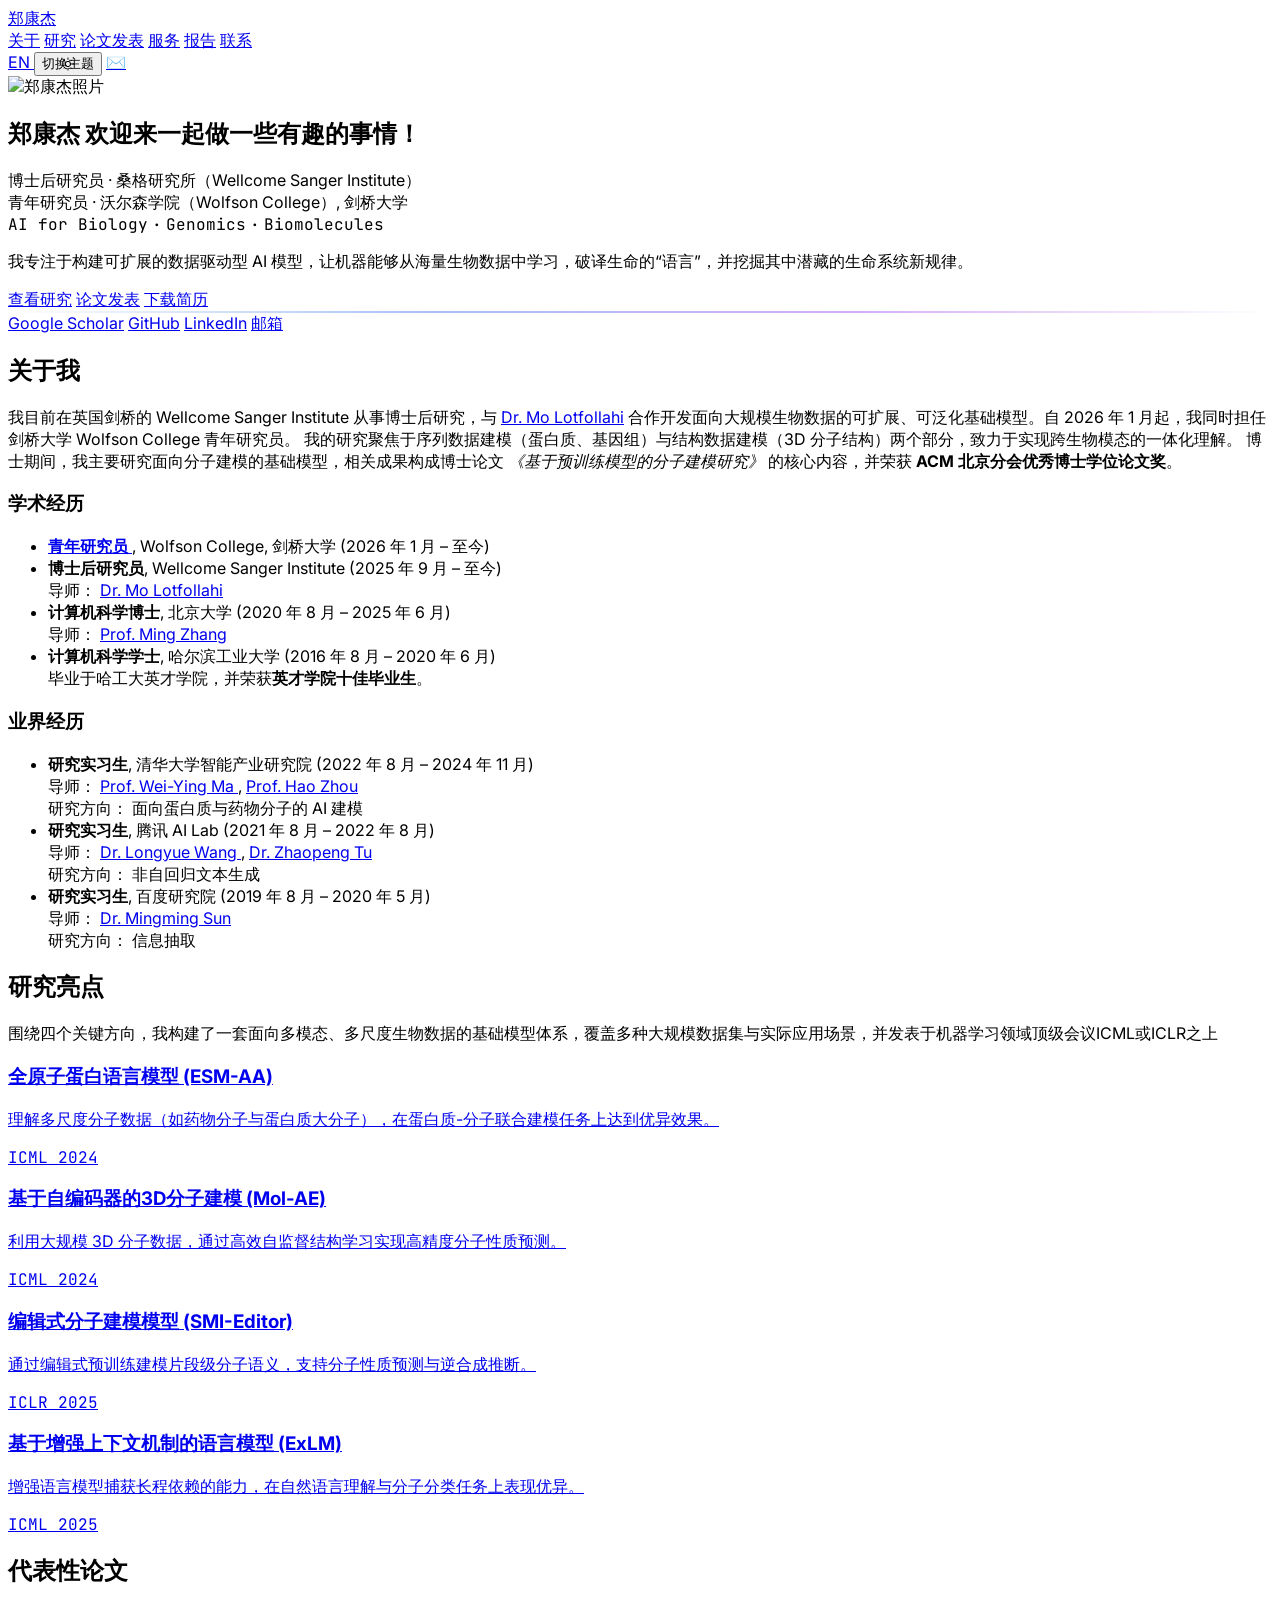
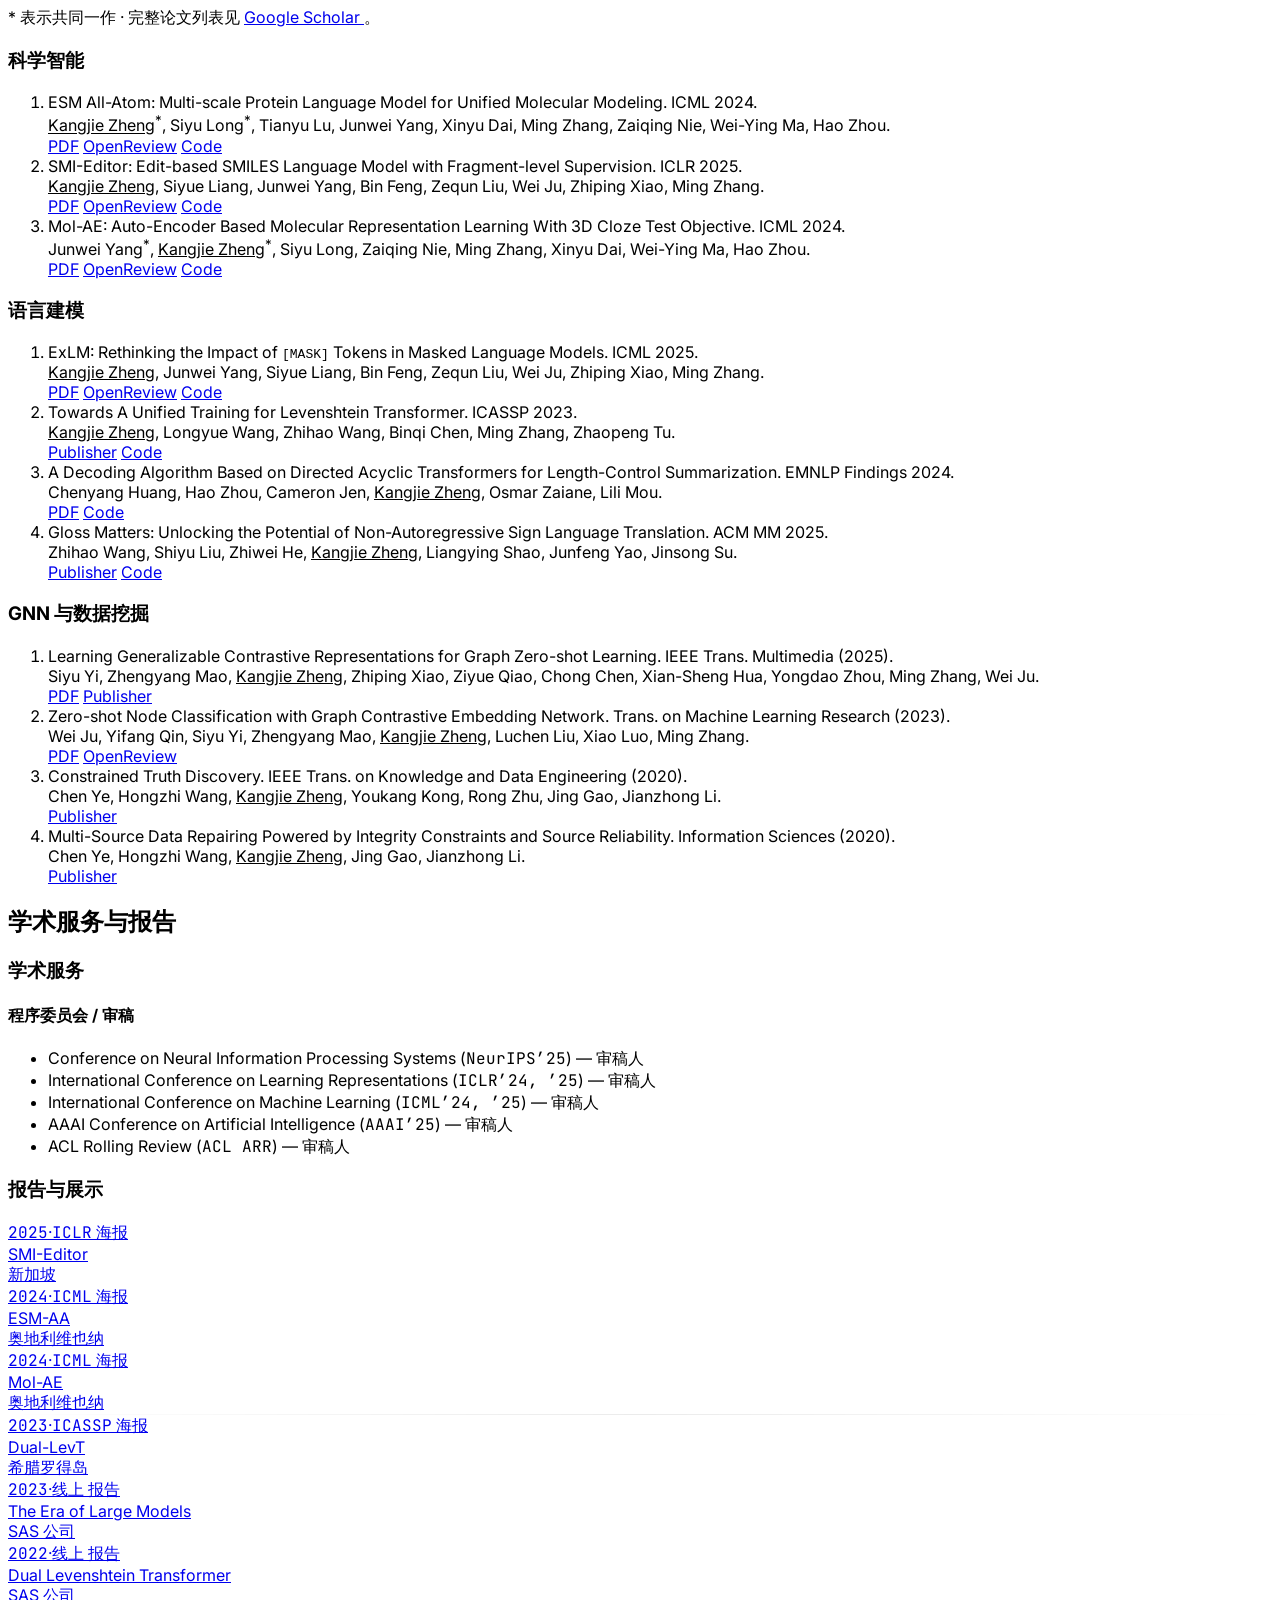
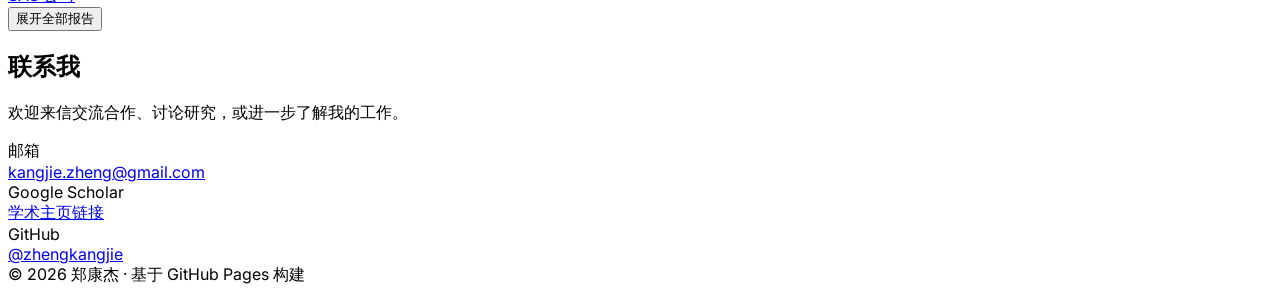
==== commit 153049bd: "Update index.html" ====
--- a/zh/index.html
+++ b/zh/index.html
@@ -338,7 +338,7 @@
                <li>
               <strong><a href="https://www.wolfson.cam.ac.uk/people/dr-kangjie-zheng" target="_blank" rel="noopener" class="hover:text-accent">
                     青年研究员
-                  </a></strong>, Wolfson College, University of Cambridge
+                  </a></strong>, Wolfson College, 剑桥大学
               <span class="text-gray-600">(2026 年 1 月 – 至今)</span>
             </li>
               <li>
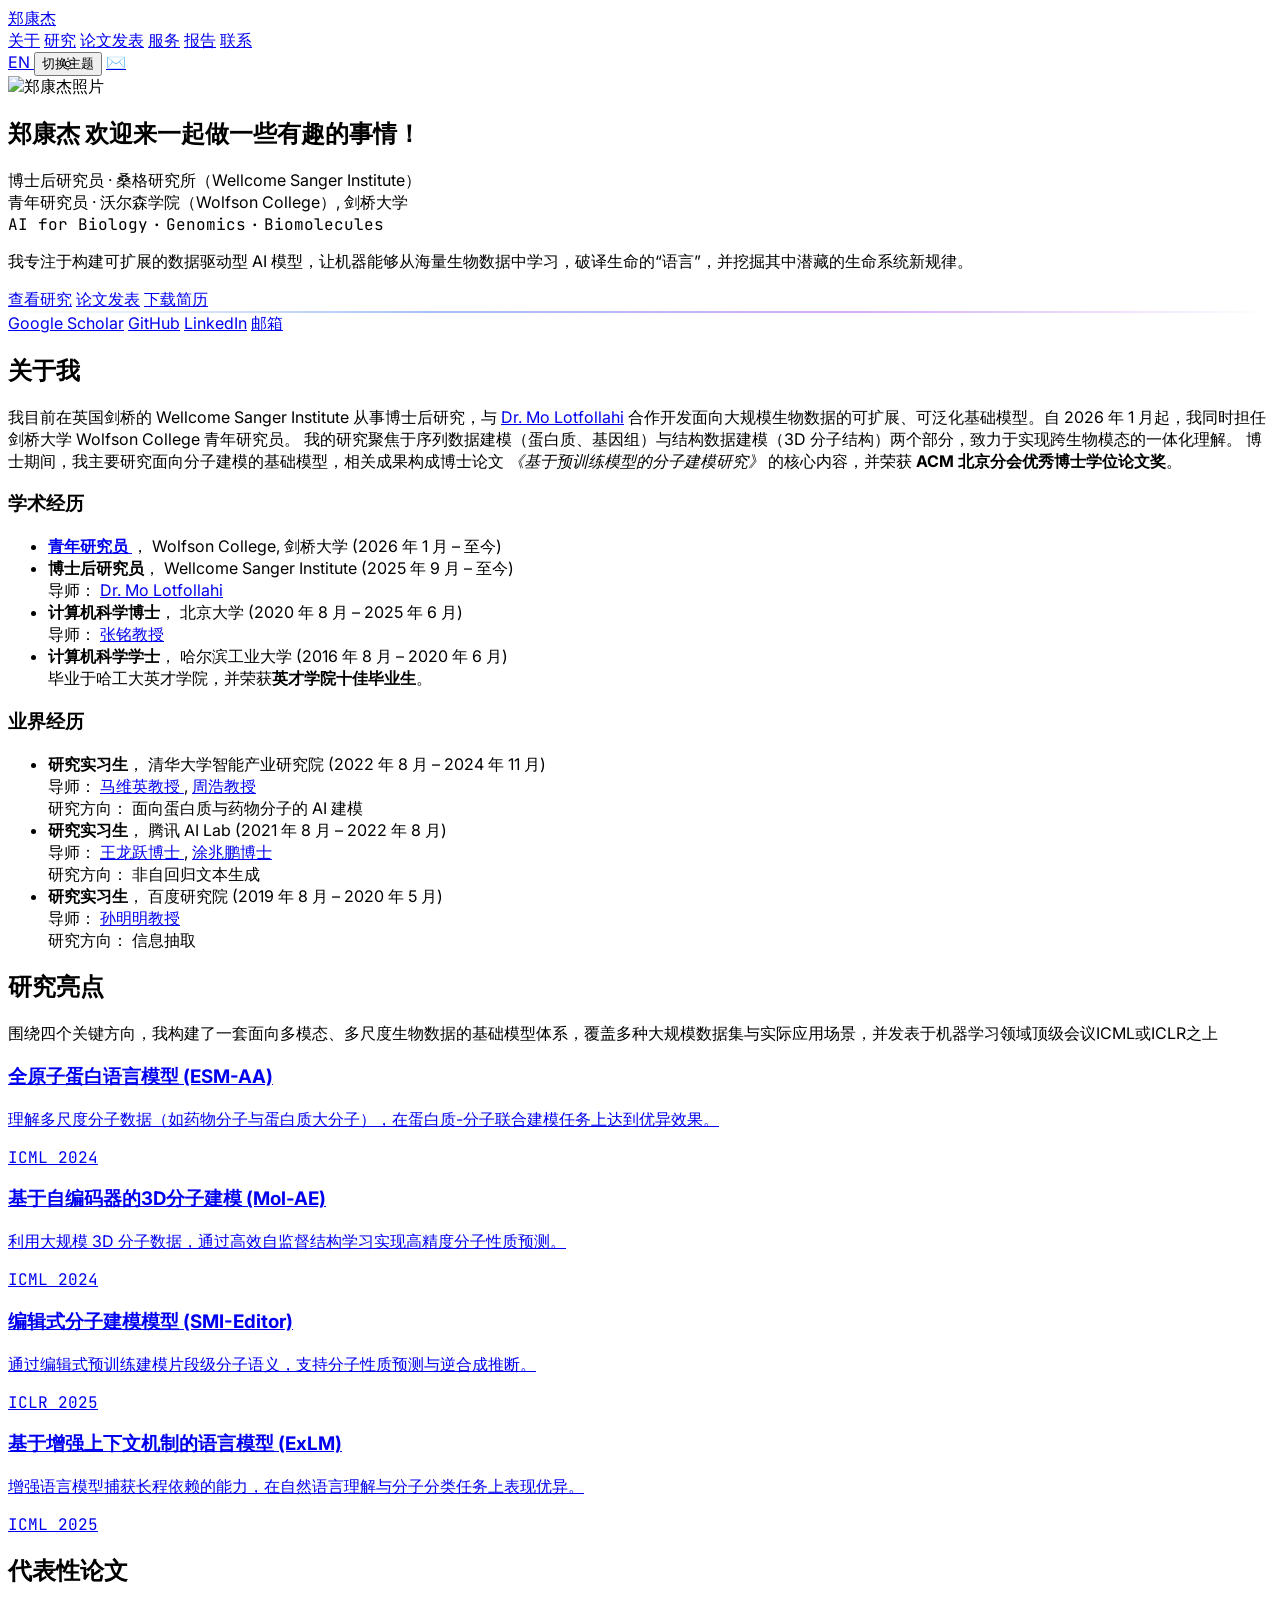
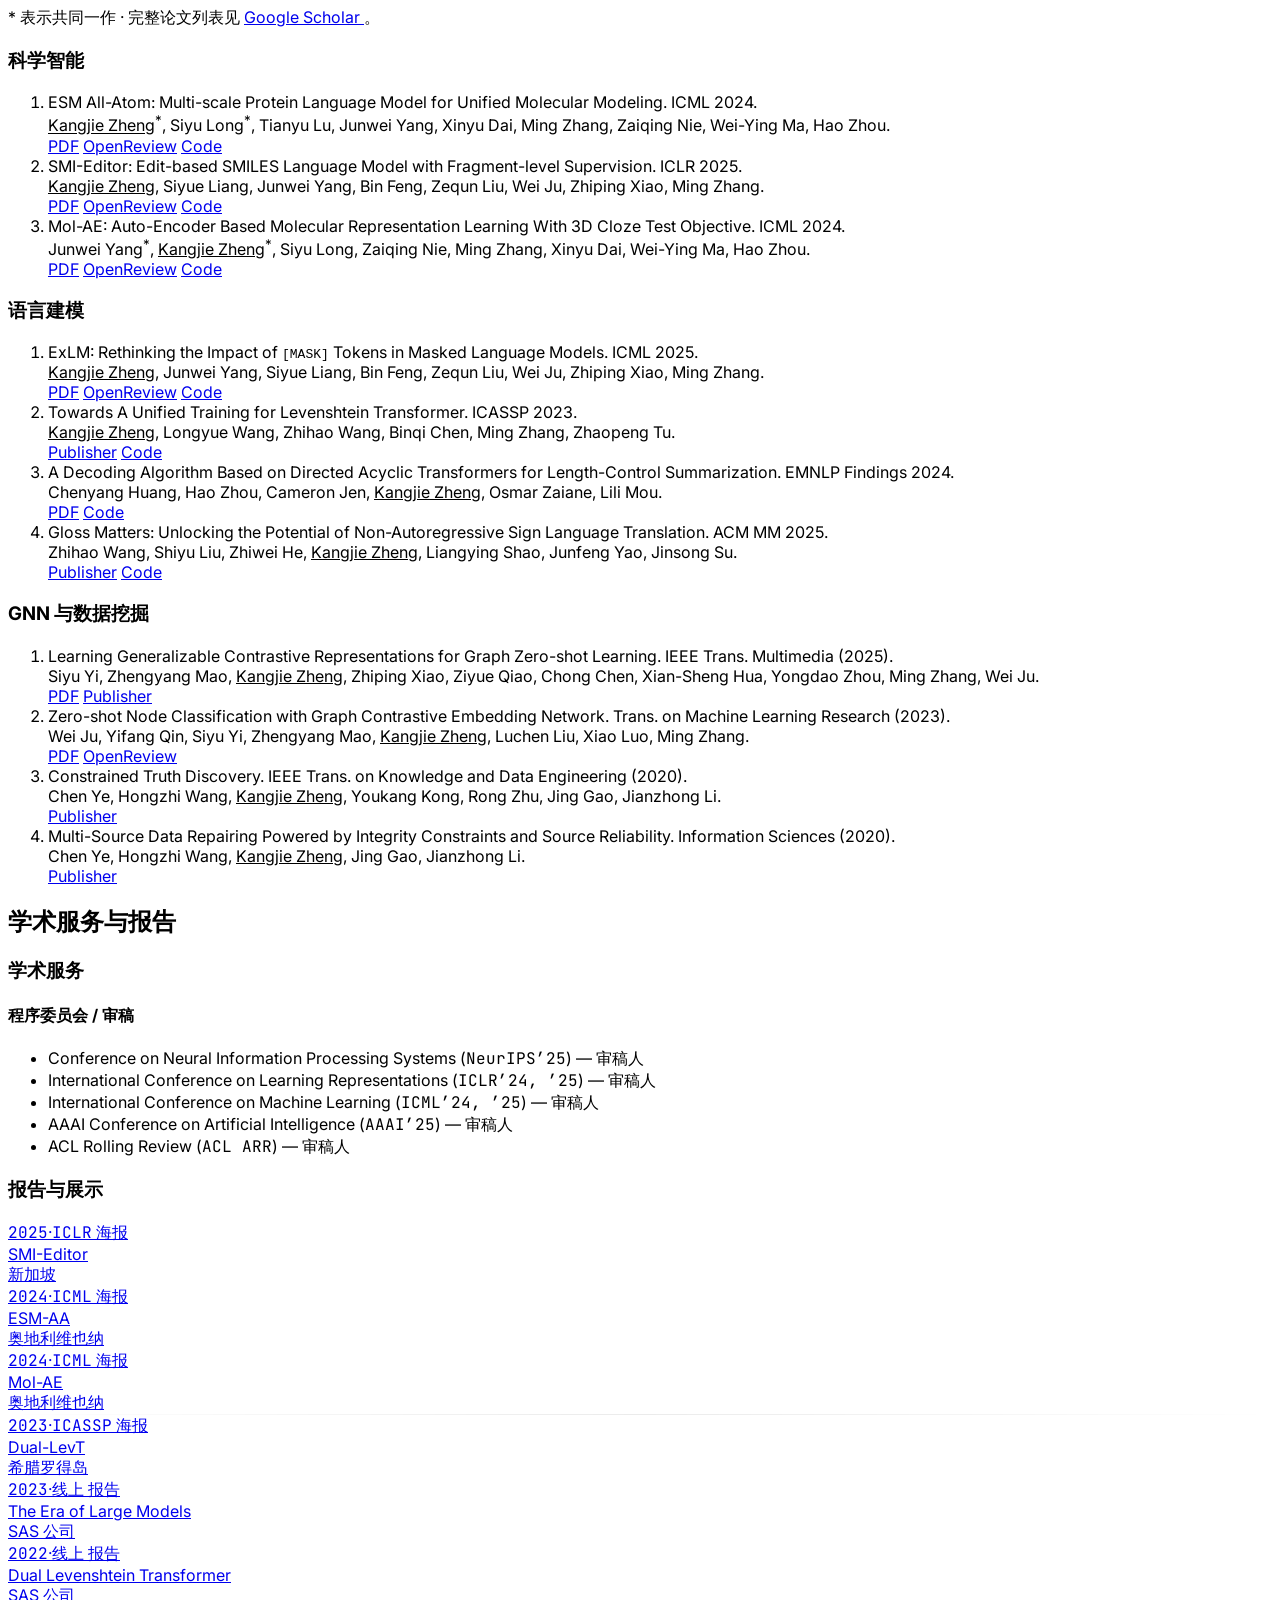
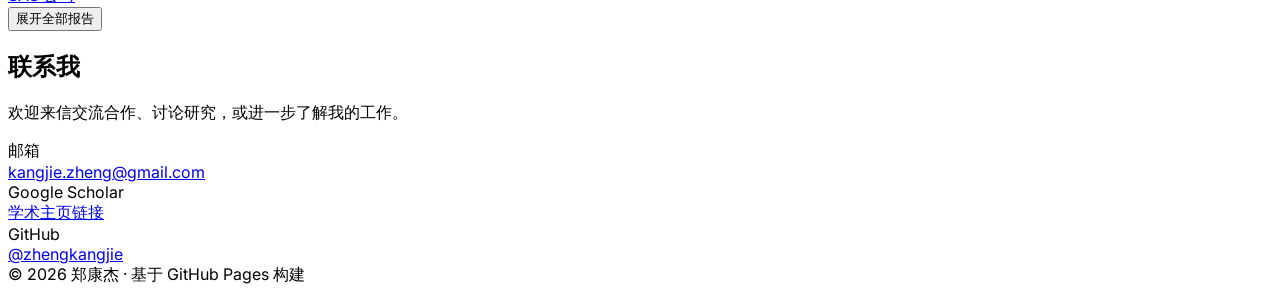
==== commit a80388ab: "Update index.html" ====
--- a/zh/index.html
+++ b/zh/index.html
@@ -338,11 +338,11 @@
                <li>
               <strong><a href="https://www.wolfson.cam.ac.uk/people/dr-kangjie-zheng" target="_blank" rel="noopener" class="hover:text-accent">
                     青年研究员
-                  </a></strong>, Wolfson College, 剑桥大学
+                  </a></strong>， Wolfson College, 剑桥大学
               <span class="text-gray-600">(2026 年 1 月 – 至今)</span>
             </li>
               <li>
-                <strong>博士后研究员</strong>, Wellcome Sanger Institute
+                <strong>博士后研究员</strong>， Wellcome Sanger Institute
                 <span class="text-gray-600">(2025 年 9 月 – 至今)</span>
                 <div class="text-gray-600">导师： <a href="https://lotfollahi.com/" target="_blank" rel="noopener" class="hover:text-accent">
                     Dr. Mo Lotfollahi 
@@ -351,17 +351,17 @@
               </li>
              
               <li>
-                <strong>计算机科学博士</strong>, 北京大学
+                <strong>计算机科学博士</strong>， 北京大学
                 <span class="text-gray-600">(2020 年 8 月 – 2025 年 6 月)</span>
                 <div class="text-gray-600">
                   导师：
                   <a href="https://cs.pku.edu.cn/info/1238/2063.htm" target="_blank" rel="noopener" class="hover:text-accent">
-                    Prof. Ming Zhang
+                    张铭教授
                   </a>
                 </div>
               </li>
               <li>
-                <strong>计算机科学学士</strong>, 哈尔滨工业大学
+                <strong>计算机科学学士</strong>， 哈尔滨工业大学
                 <span class="text-gray-600">(2016 年 8 月 – 2020 年 6 月)</span>
                 <div class="text-gray-600">
                   毕业于哈工大英才学院，并荣获<strong>英才学院十佳毕业生</strong>。
@@ -375,15 +375,15 @@
             <h3 class="font-semibold">业界经历</h3>
             <ul class="mt-3 space-y-2 text-sm">
               <li>
-                <strong>研究实习生</strong>, 清华大学智能产业研究院
+                <strong>研究实习生</strong>， 清华大学智能产业研究院
                 <span class="text-gray-600">(2022 年 8 月 – 2024 年 11 月)</span>
                 <div class="text-gray-600">
                   导师：
                   <a href="https://air.tsinghua.edu.cn/en/info/1046/1189.htm" target="_blank" rel="noopener" class="hover:text-accent">
-                    Prof. Wei-Ying Ma
+                    马维英教授
                   </a>,
                   <a href="https://zhouh.github.io/" target="_blank" rel="noopener" class="hover:text-accent">
-                    Prof. Hao Zhou
+                    周浩教授
                   </a>
                 </div>
                 <div class="text-gray-600">
@@ -391,15 +391,15 @@
                 </div>
               </li>
               <li>
-                <strong>研究实习生</strong>, 腾讯 AI Lab
+                <strong>研究实习生</strong>， 腾讯 AI Lab
                 <span class="text-gray-600">(2021 年 8 月 – 2022 年 8 月)</span>
                 <div class="text-gray-600">
                   导师：
                   <a href="https://longyuewang.com/" target="_blank" rel="noopener" class="hover:text-accent">
-                    Dr. Longyue Wang
+                    王龙跃博士
                   </a>,
                   <a href="https://tuzhaopeng.github.io/" target="_blank" rel="noopener" class="hover:text-accent">
-                    Dr. Zhaopeng Tu
+                    涂兆鹏博士
                   </a>
                 </div>
                 <div class="text-gray-600">
@@ -407,12 +407,12 @@
                 </div>
               </li>
               <li>
-                <strong>研究实习生</strong>, 百度研究院
+                <strong>研究实习生</strong>， 百度研究院
                 <span class="text-gray-600">(2019 年 8 月 – 2020 年 5 月)</span>
                 <div class="text-gray-600">
                   导师：
                   <a href="https://www.bimsa.cn/detail/MingmingSun.html" target="_blank" rel="noopener" class="hover:text-accent">
-                    Dr. Mingming Sun
+                    孙明明教授
                   </a>
                   <div class="text-gray-600">
                   研究方向： 信息抽取
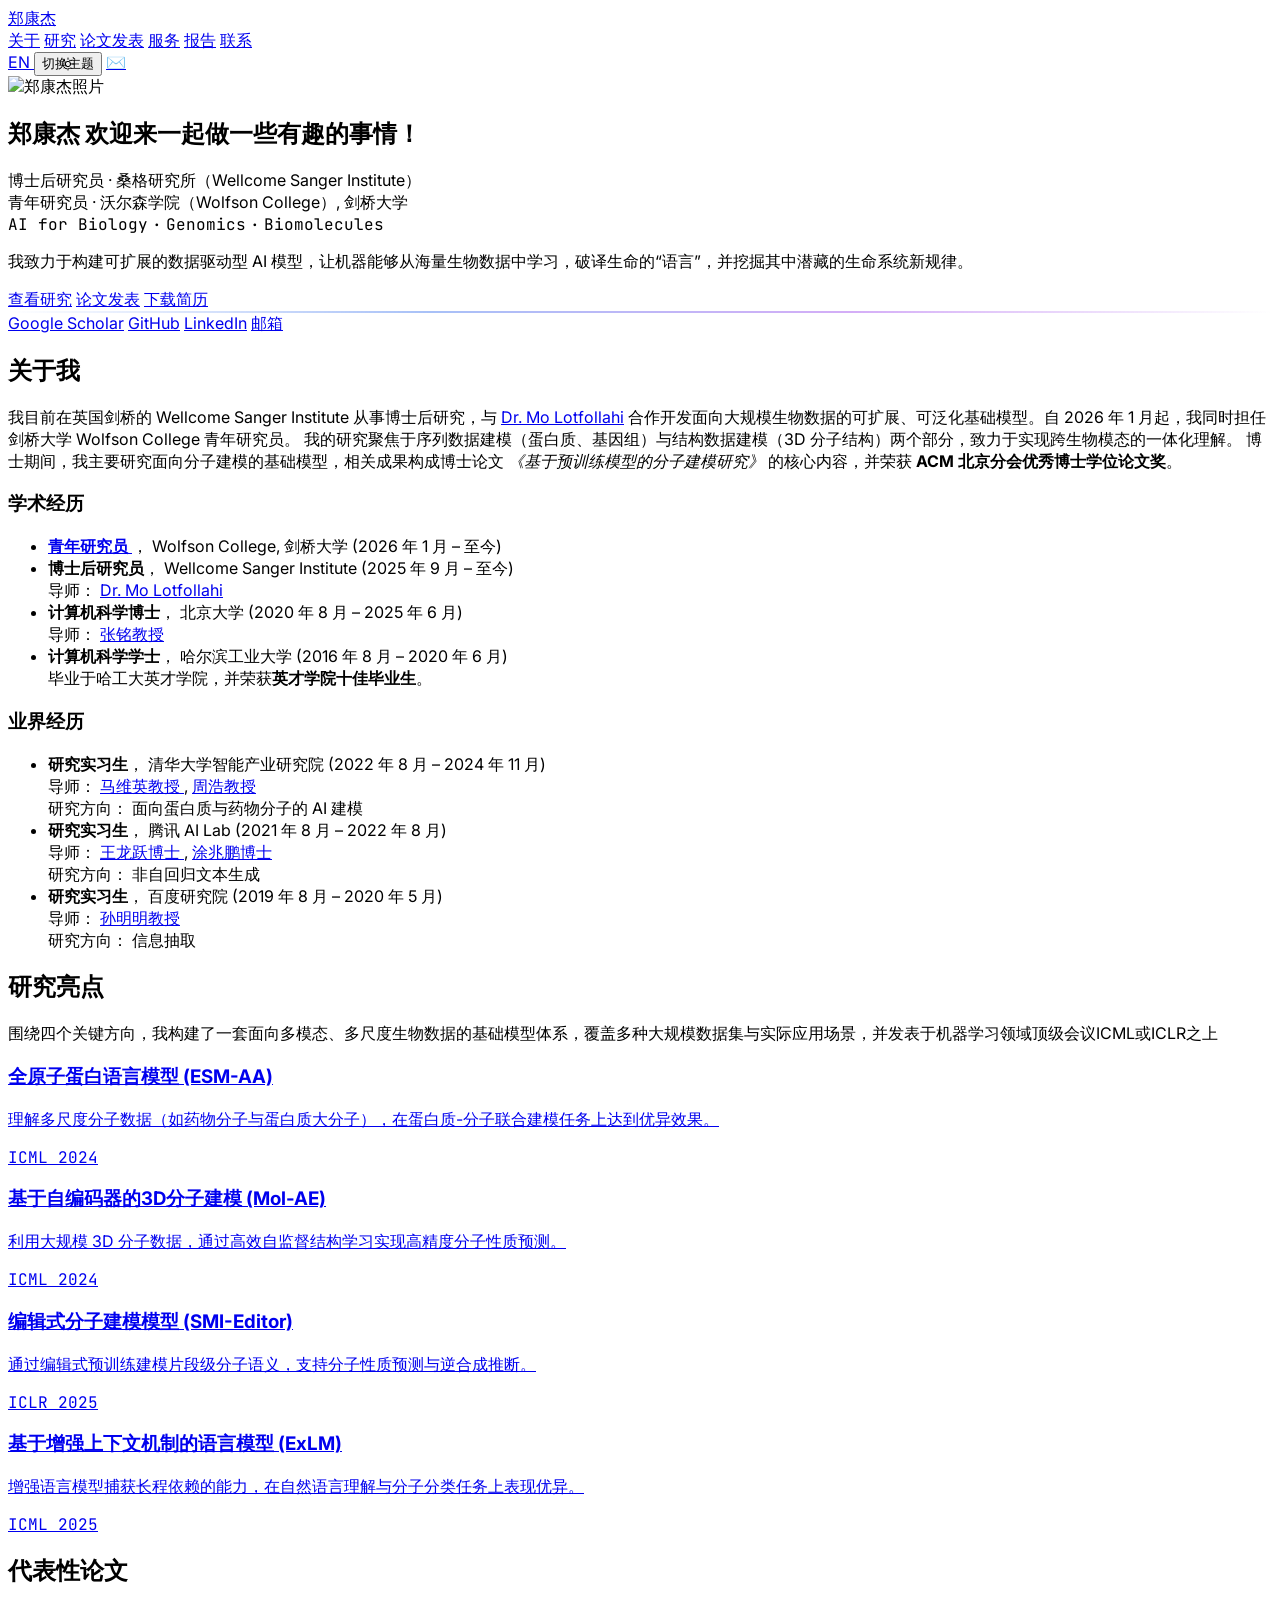
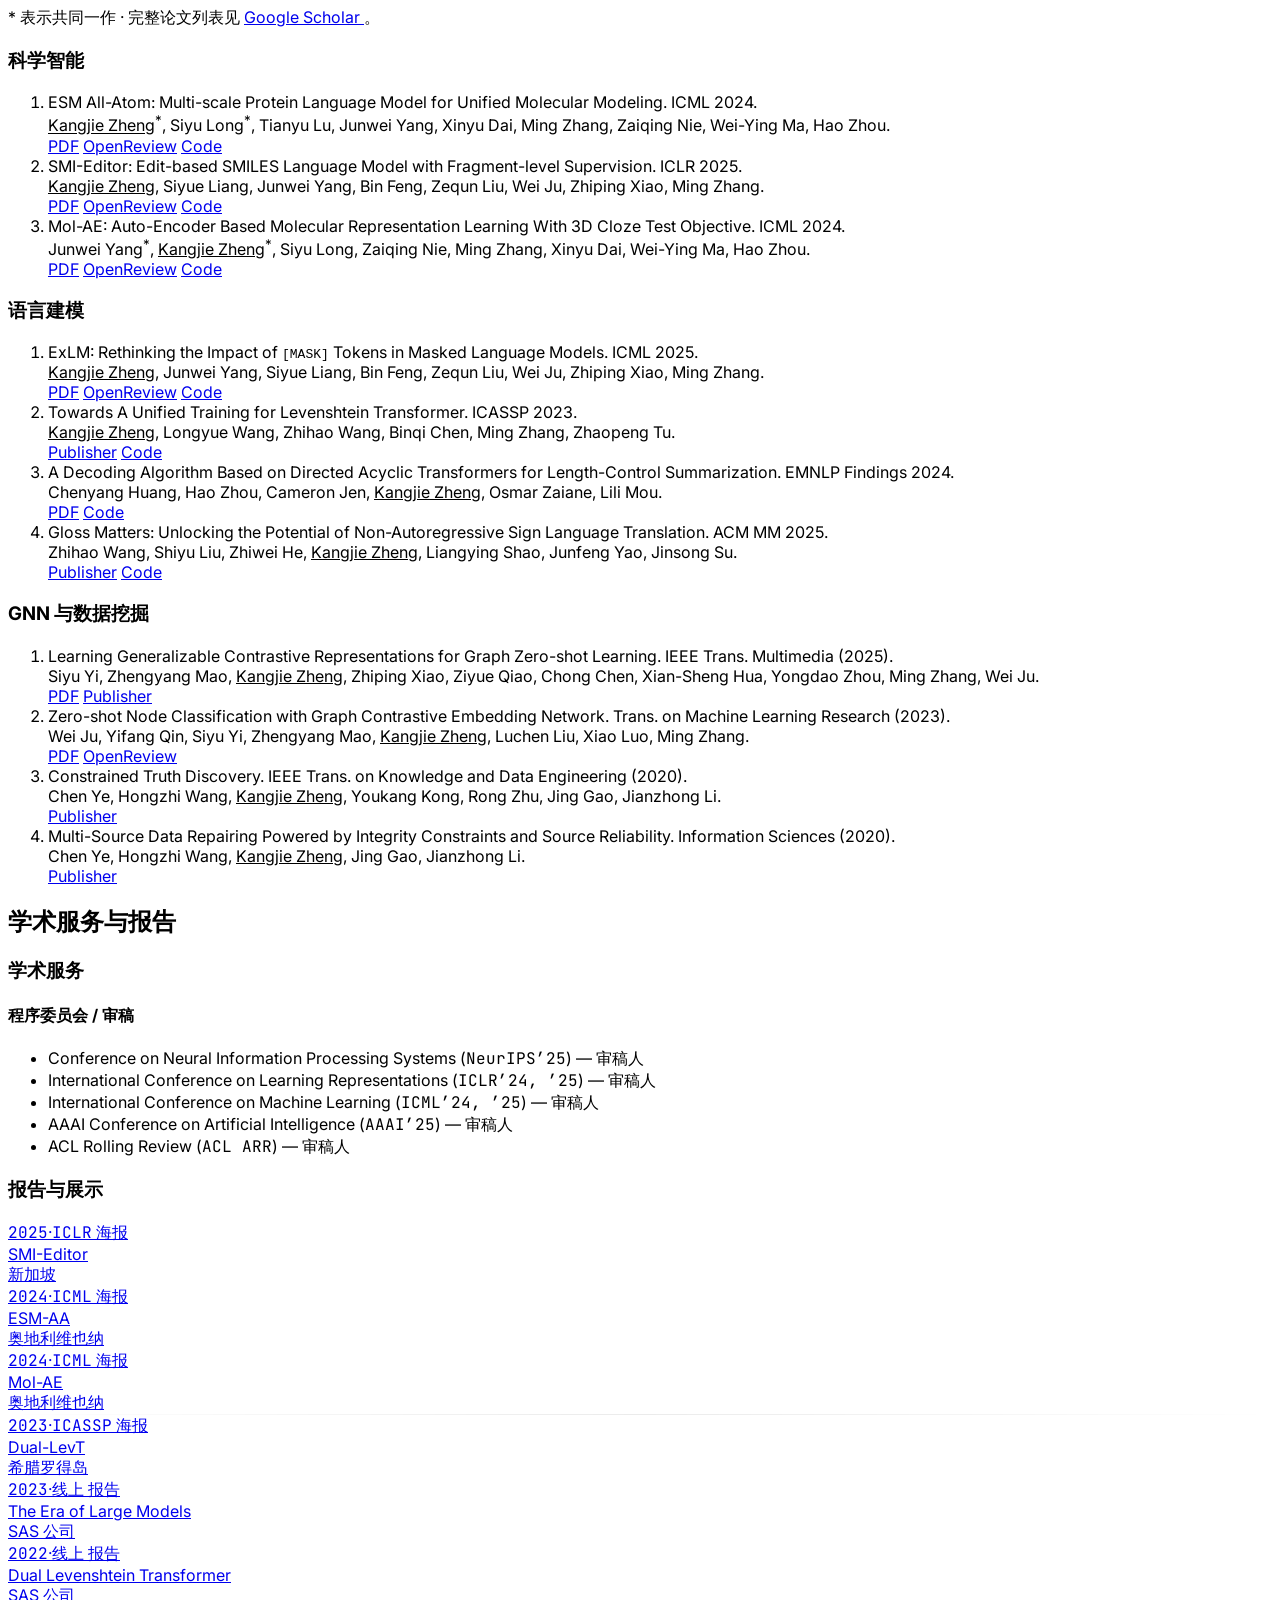
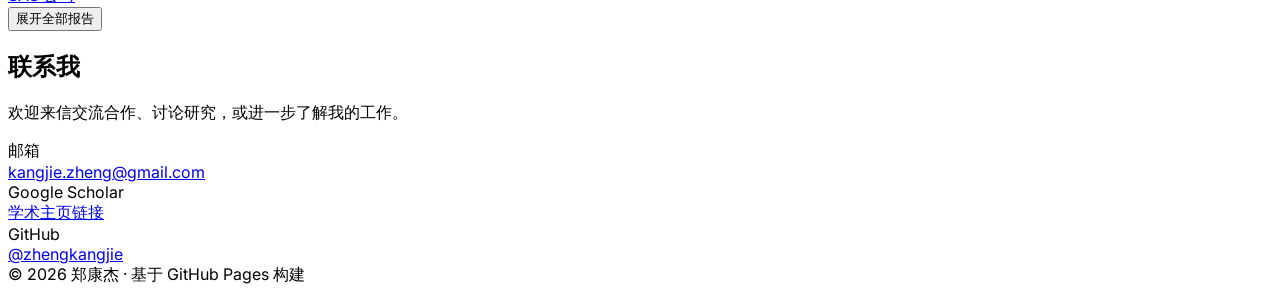
==== commit 85fae44c: "Update index.html" ====
--- a/zh/index.html
+++ b/zh/index.html
@@ -293,7 +293,7 @@
             </div>
 
             <p class="mt-5 text-gray-600">
-                我专注于构建可扩展的数据驱动型 AI 模型，让机器能够从海量生物数据中学习，破译生命的“语言”，并挖掘其中潜藏的生命系统新规律。
+                我致力于构建可扩展的数据驱动型 AI 模型，让机器能够从海量生物数据中学习，破译生命的“语言”，并挖掘其中潜藏的生命系统新规律。
             </p>
 
             <div class="mt-7 flex flex-wrap gap-3">
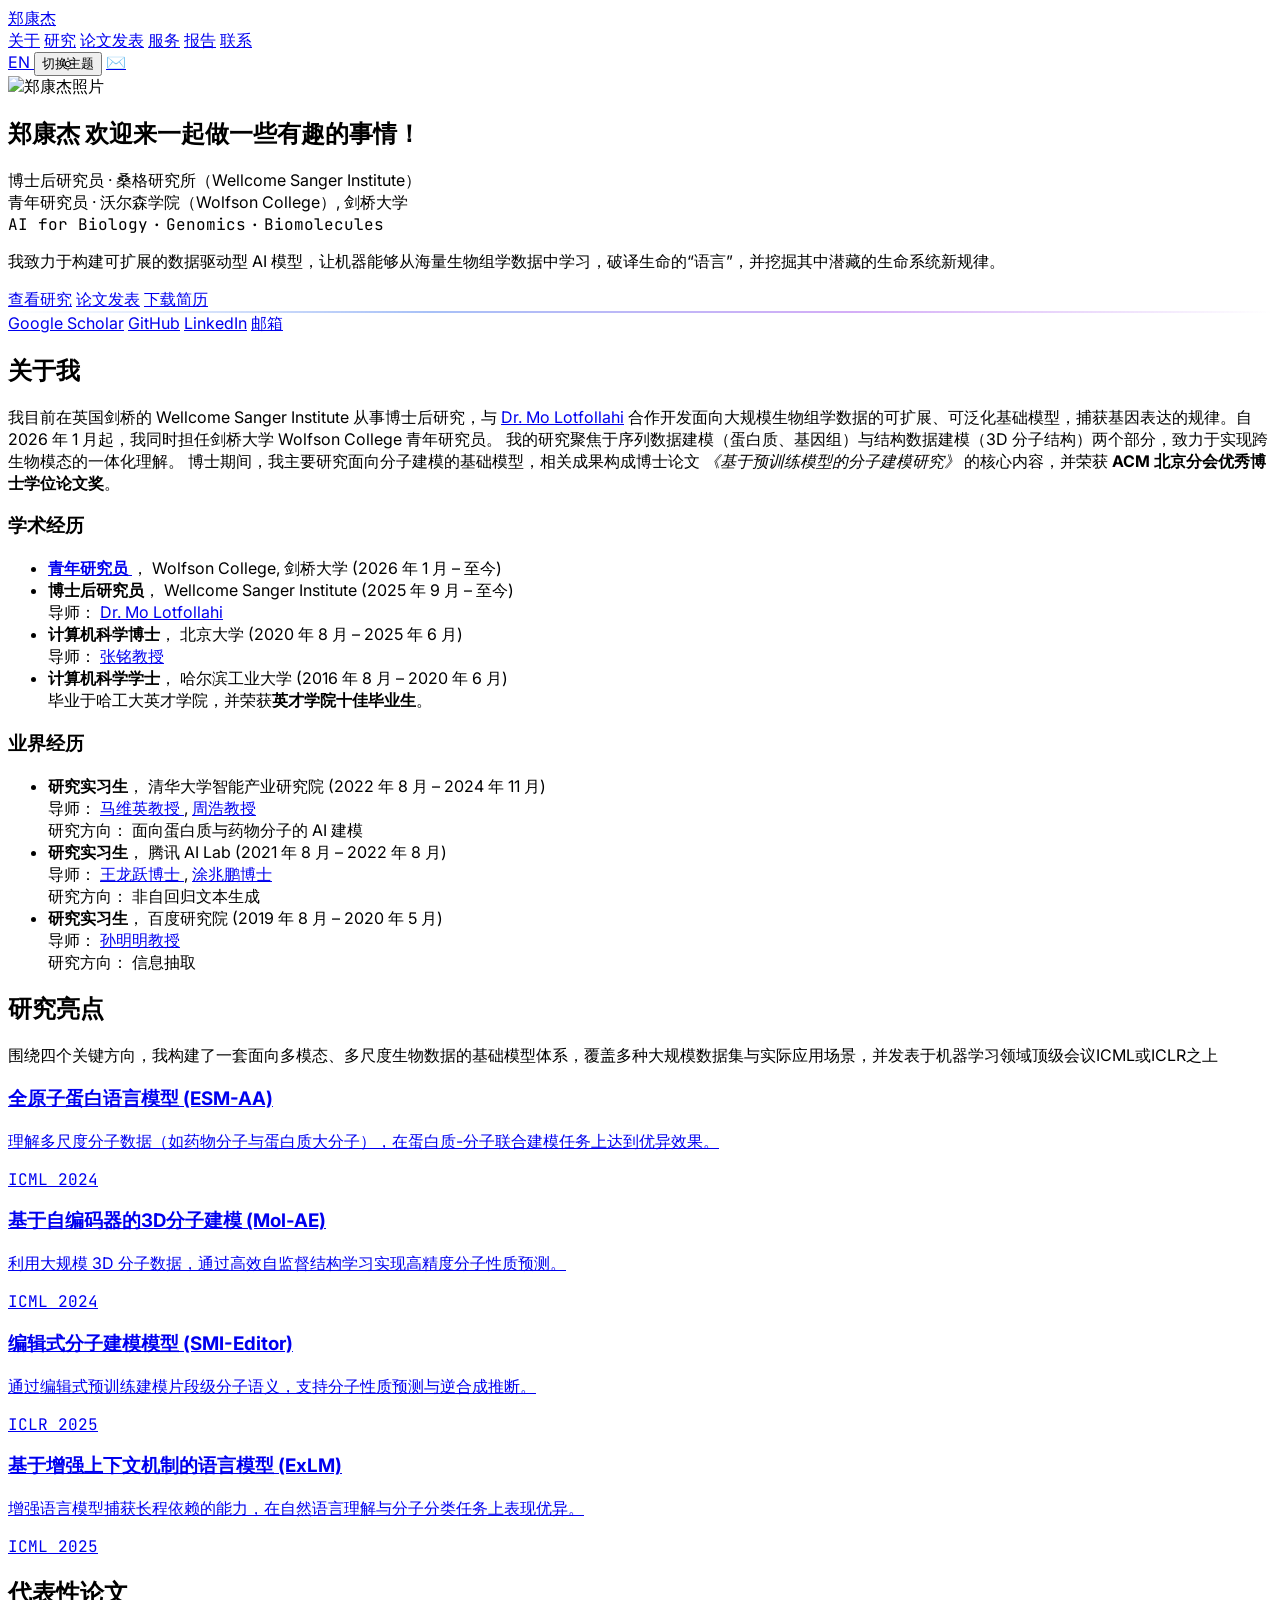
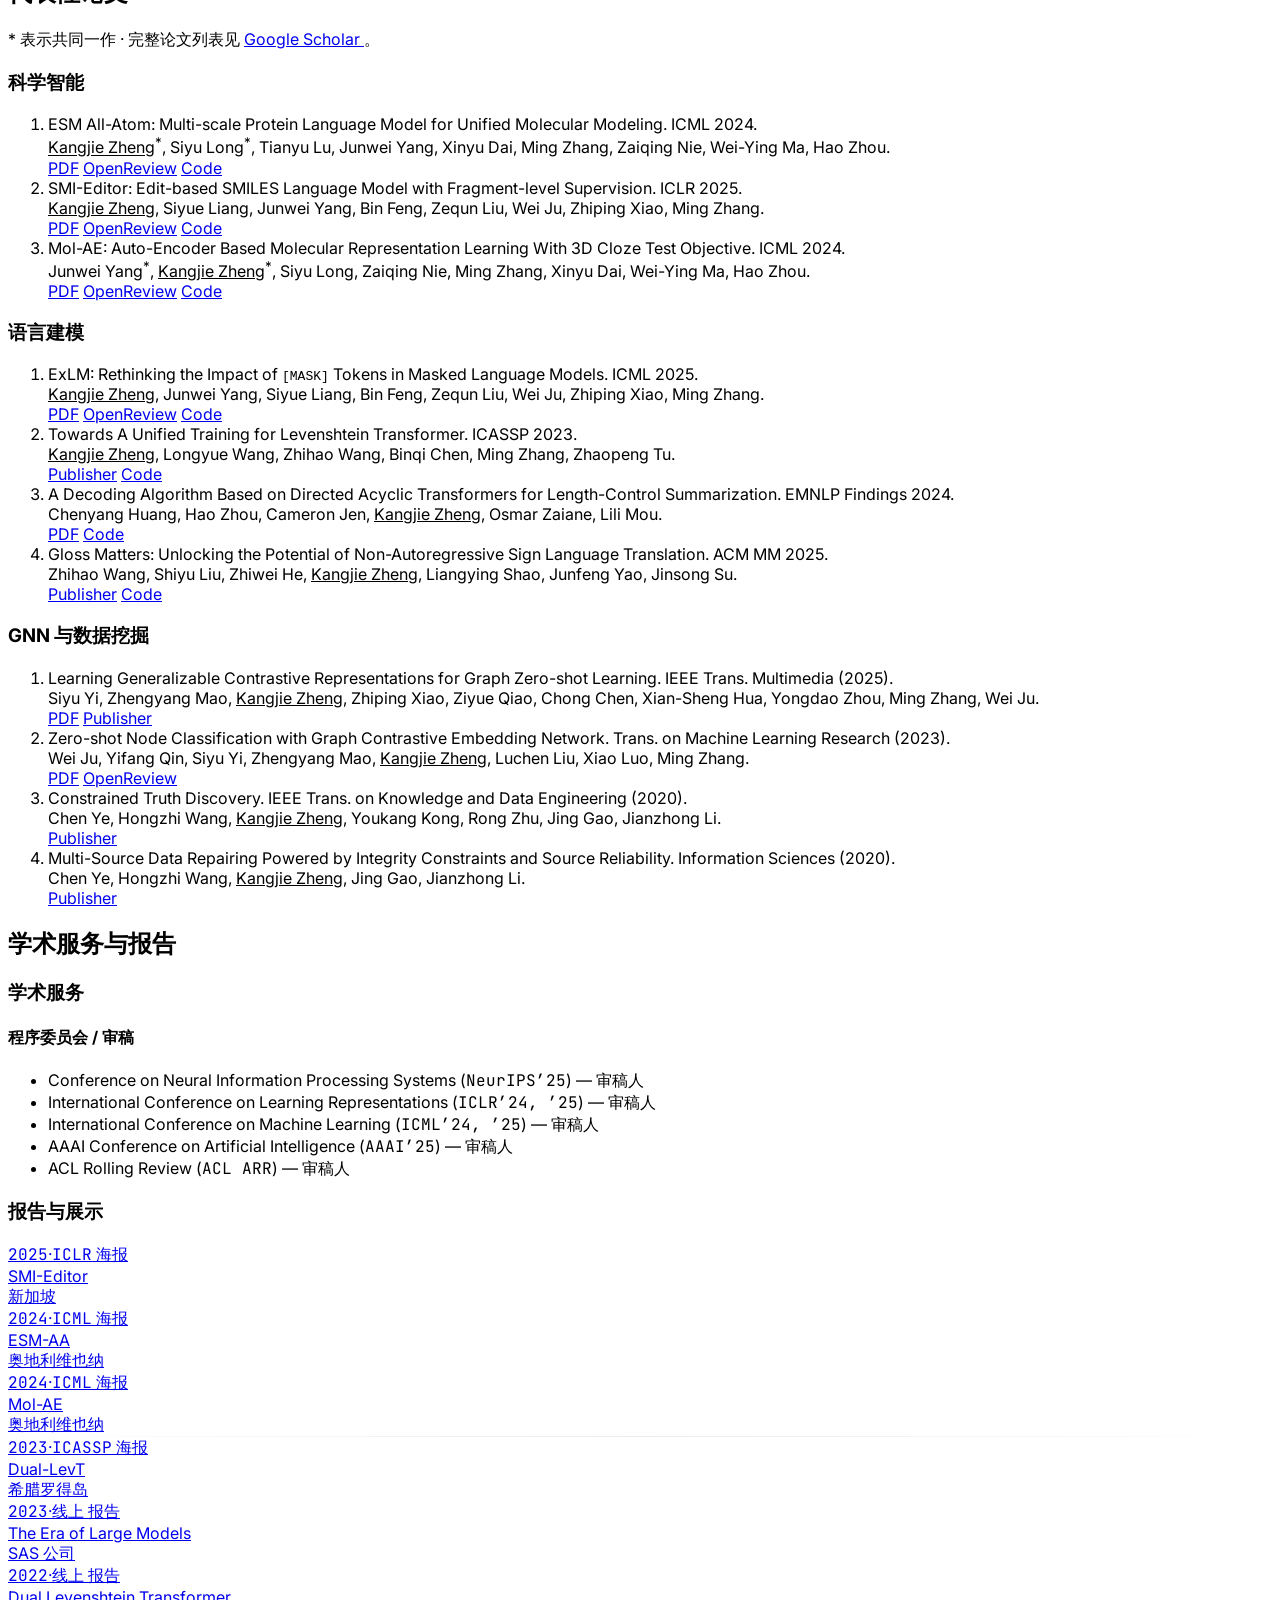
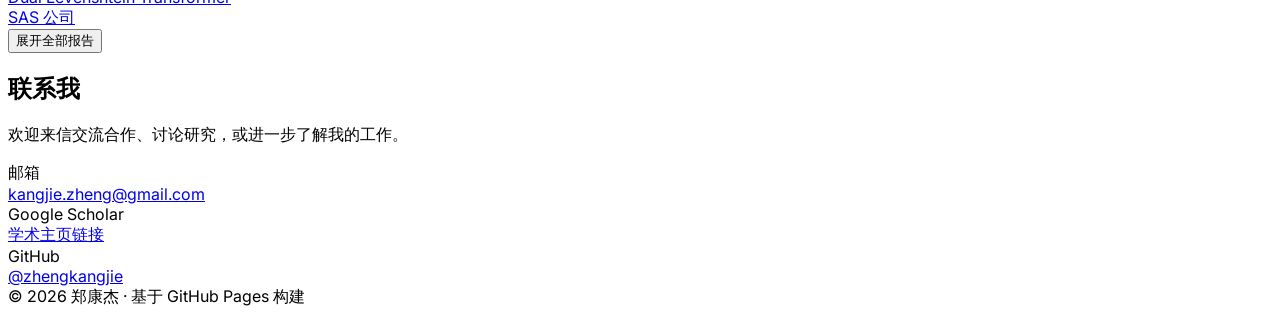
==== commit 8d101238: "Update index.html" ====
--- a/zh/index.html
+++ b/zh/index.html
@@ -293,7 +293,7 @@
             </div>
 
             <p class="mt-5 text-gray-600">
-                我致力于构建可扩展的数据驱动型 AI 模型，让机器能够从海量生物数据中学习，破译生命的“语言”，并挖掘其中潜藏的生命系统新规律。
+                我致力于构建可扩展的数据驱动型 AI 模型，让机器能够从海量生物组学数据中学习，破译生命的“语言”，并挖掘其中潜藏的生命系统新规律。
             </p>
 
             <div class="mt-7 flex flex-wrap gap-3">
@@ -323,7 +323,7 @@
         <p class="mt-4 text-gray-600">
             我目前在英国剑桥的 Wellcome Sanger Institute 从事博士后研究，与
 <a href="https://lotfollahi.com/" target="_blank" rel="noopener" class="text-accent hover:underline">Dr. Mo Lotfollahi</a>
-合作开发面向大规模生物数据的可扩展、可泛化基础模型。自 2026 年 1 月起，我同时担任剑桥大学 Wolfson College 青年研究员。
+合作开发面向大规模生物组学数据的可扩展、可泛化基础模型，捕获基因表达的规律。自 2026 年 1 月起，我同时担任剑桥大学 Wolfson College 青年研究员。
 
 我的研究聚焦于序列数据建模（蛋白质、基因组）与结构数据建模（3D 分子结构）两个部分，致力于实现跨生物模态的一体化理解。
 
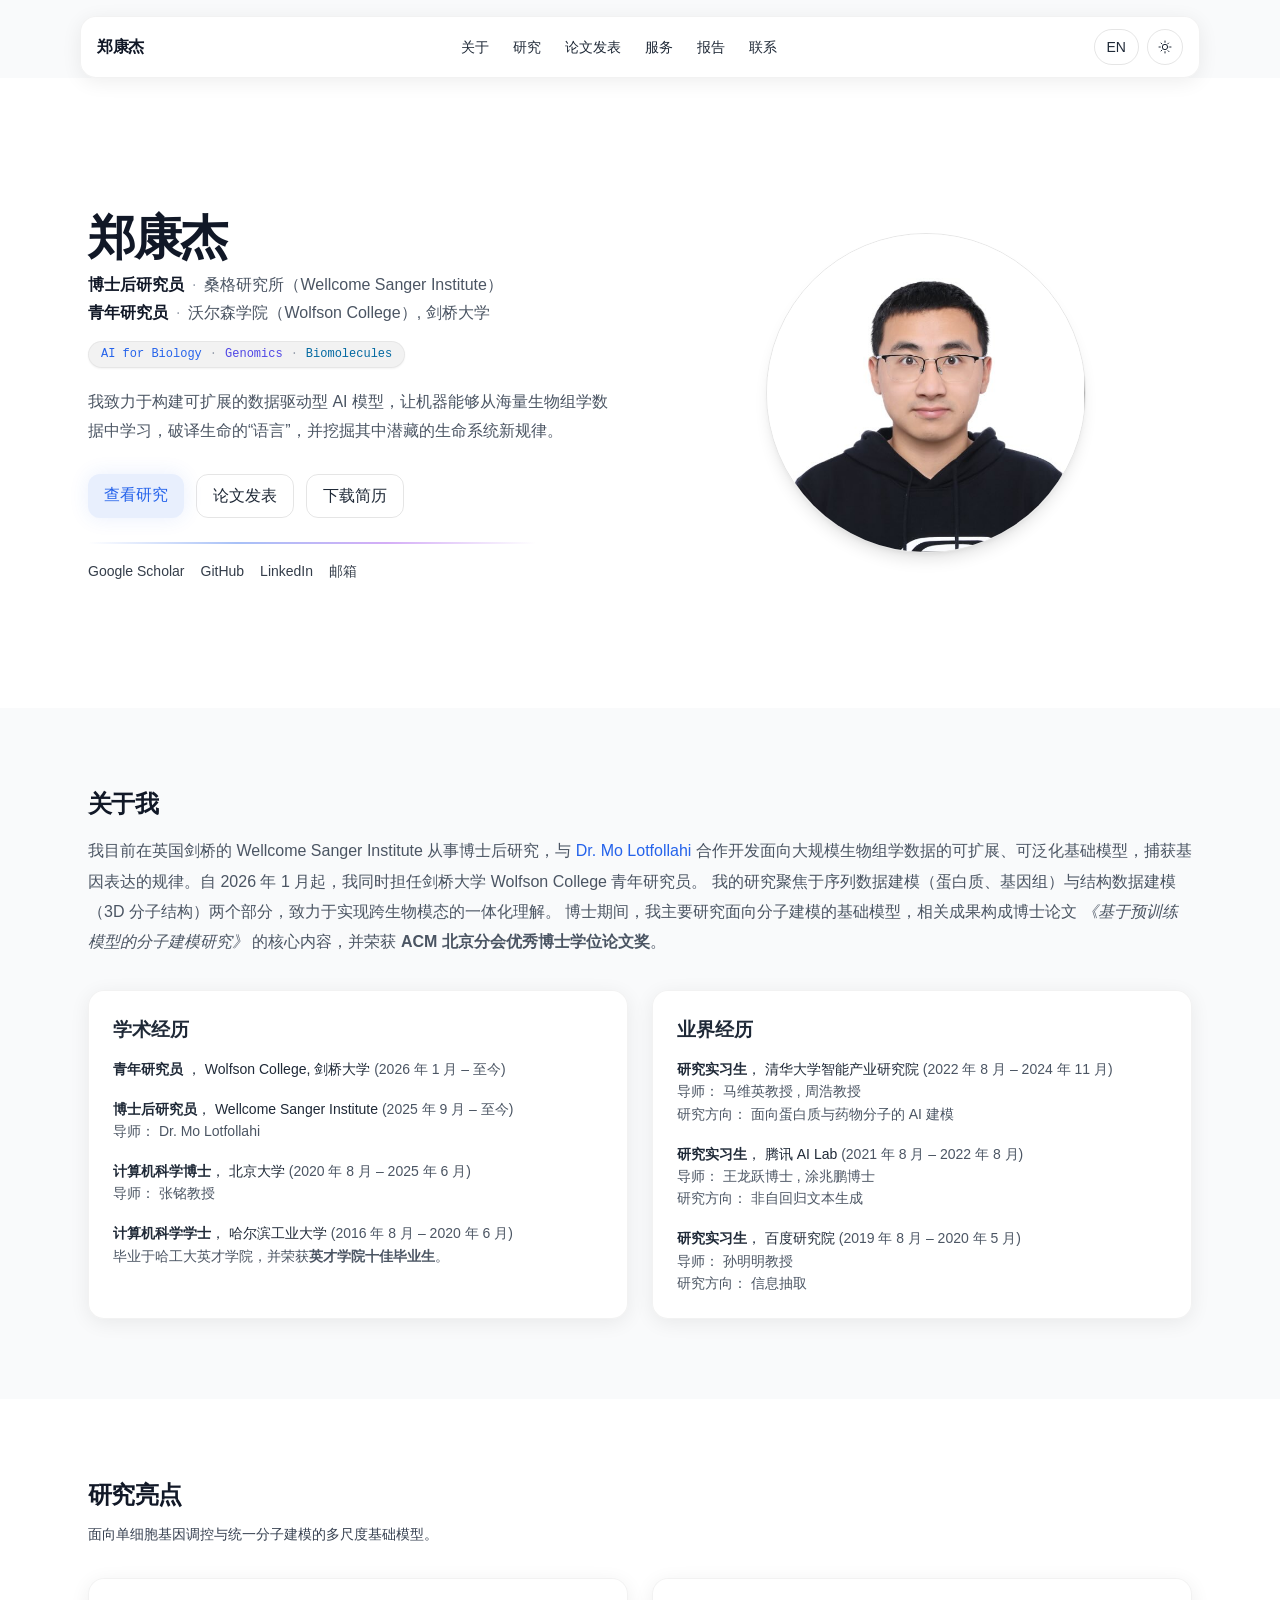
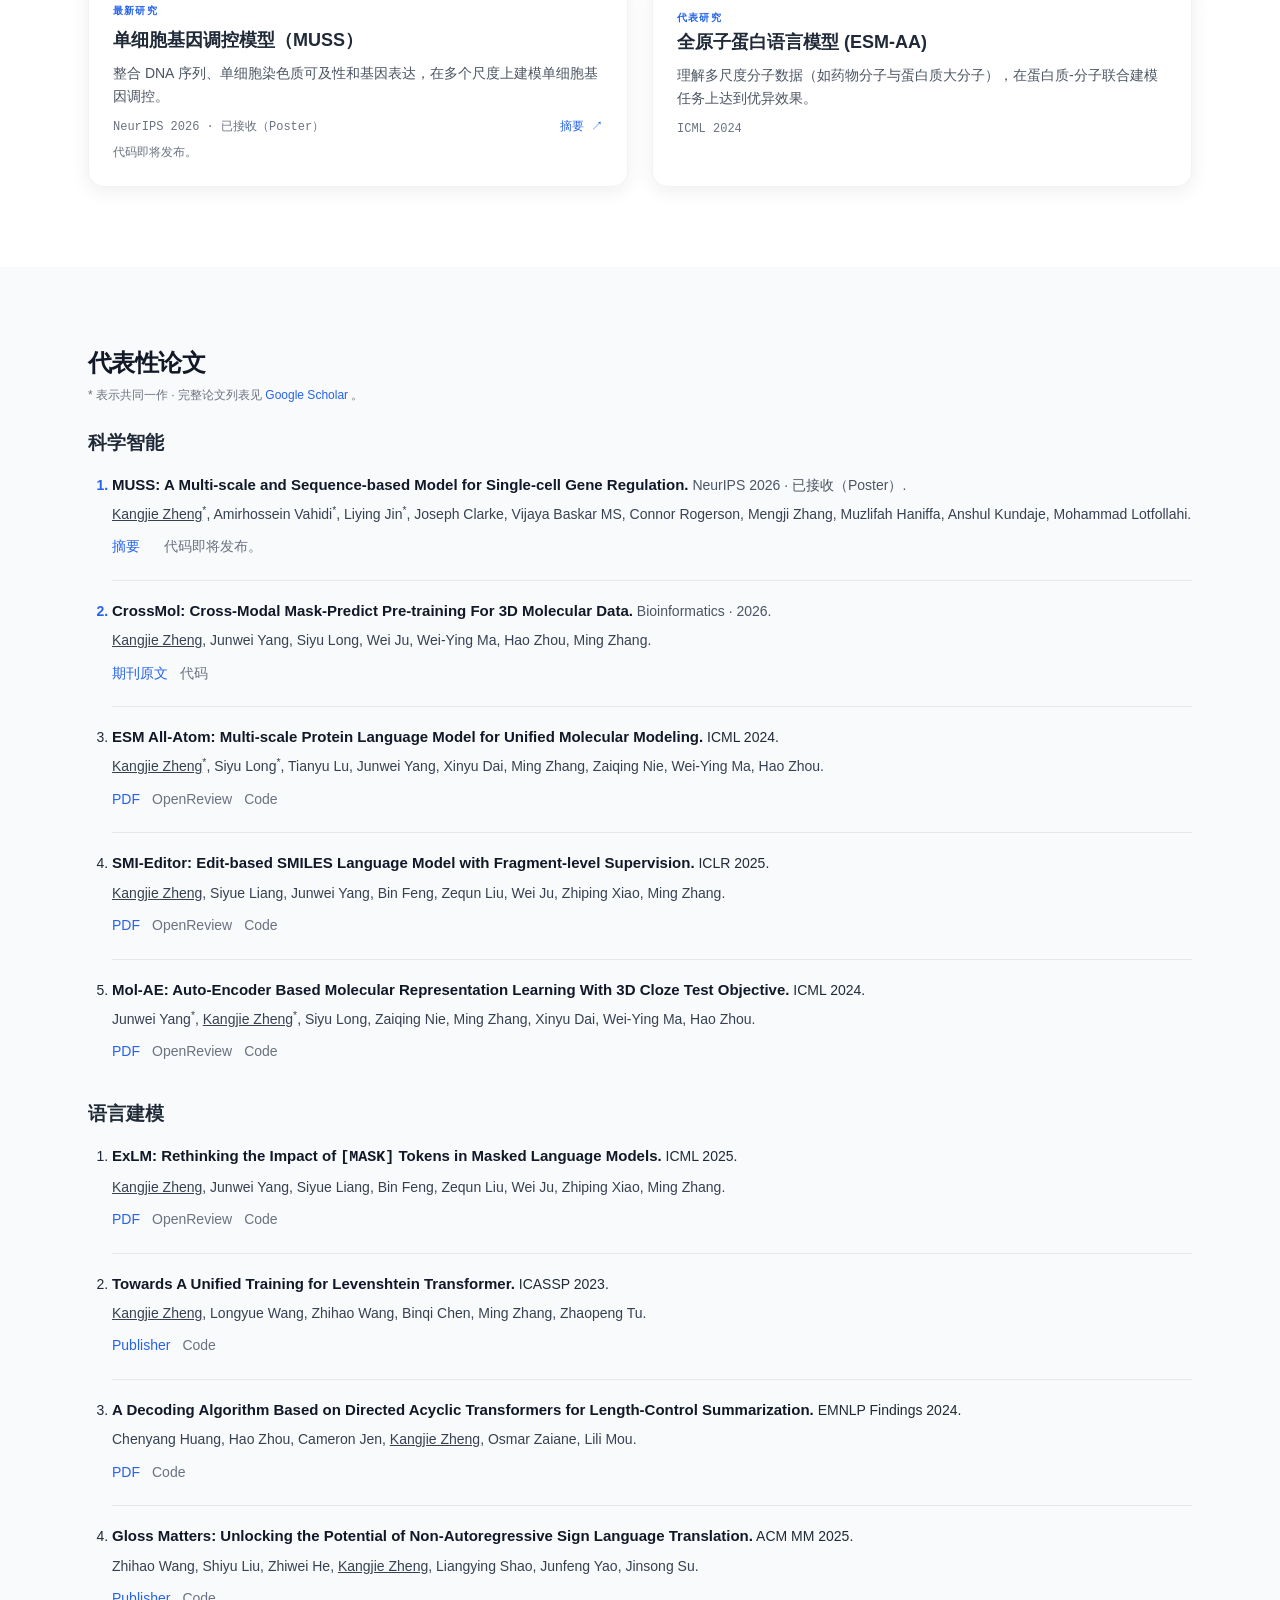
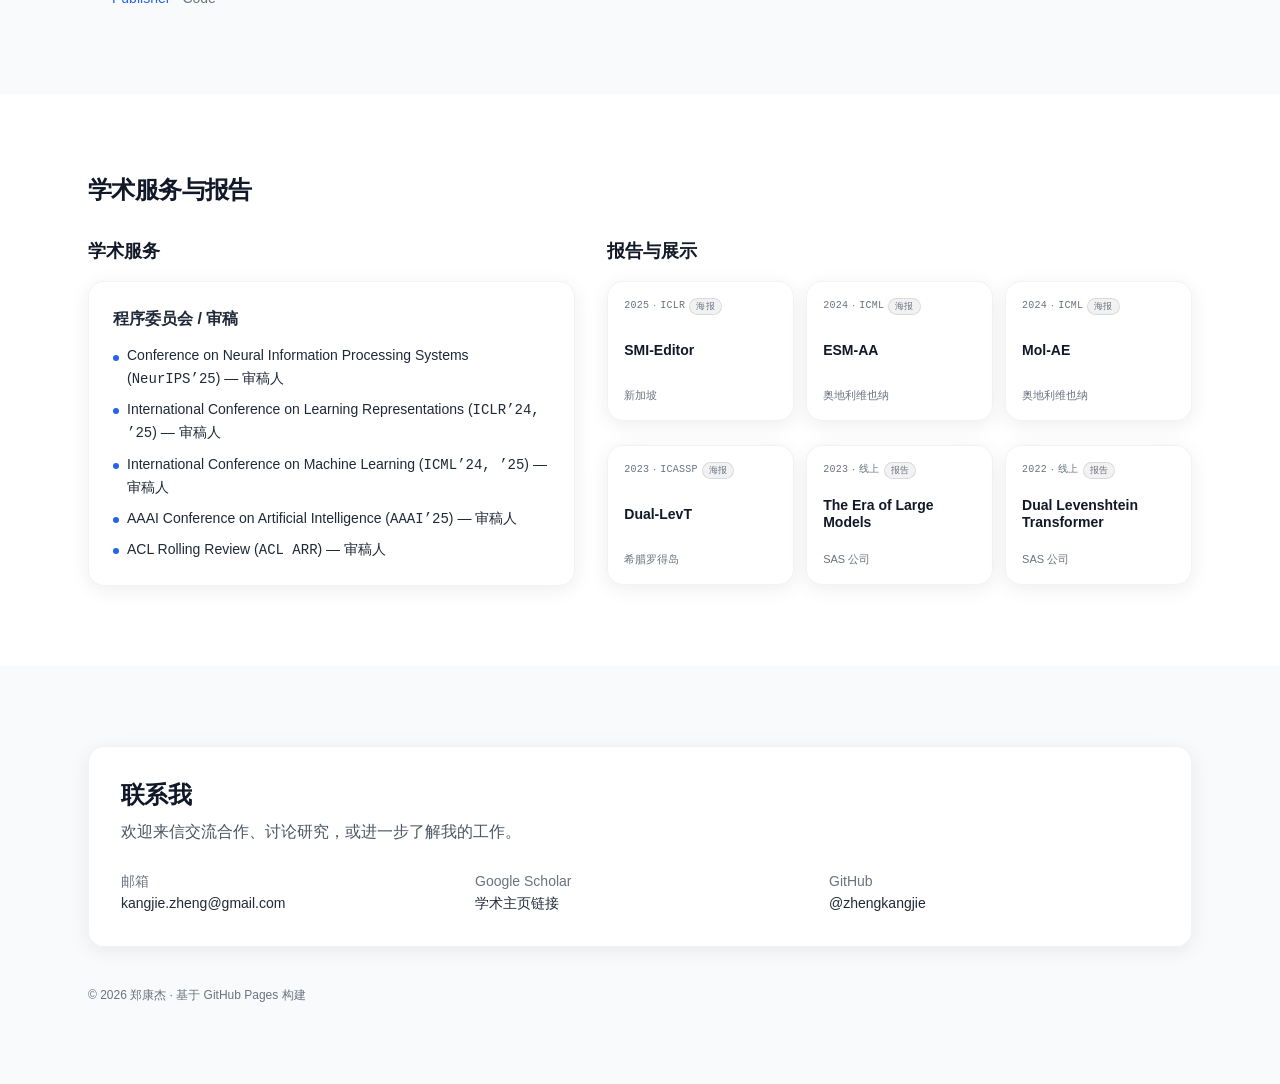
==== commit 06e76939: "Update index.html" ====
--- a/zh/index.html
+++ b/zh/index.html
@@ -1,1055 +1,525 @@
 <!doctype html>
 <html lang="zh-CN">
   <head>
-    <meta charset="utf-8" />
-    <meta name="viewport" content="width=device-width, initial-scale=1" />
-    <title>郑康杰的个人主页</title>
-    <meta name="description" content="生物智能 · 基因组学 · 生物分子" />
-    <meta name="theme-color" content="#f9fafb" />
-    <script src="https://cdn.tailwindcss.com"></script>
-
-    <!-- Tailwind config: enable class-based dark mode -->
-    <script>
-      tailwind.config = {
-        darkMode: 'class',
-        theme: {
-          extend: {
-            colors: {
-              bg: '#f9fafb',
-              card: 'rgba(255,255,255,0.8)',
-              accent: '#2563eb',
-              neon: '#9333ea'
-            },
-            boxShadow: {
-              glow: '0 0 20px rgba(37,99,235,.15)',
-              card: '0 4px 20px rgba(0,0,0,.1)'
-            },
-            backdropBlur: {
-              xs: '2px'
-            }
-          }
-        }
-      }
-    </script>
-
-    <!-- Theme init -->
-    <script>
-      (function () {
-        try {
-          const saved = localStorage.getItem('theme');
-          const prefersDark = window.matchMedia('(prefers-color-scheme: dark)').matches;
-          const useDark = saved ? (saved === 'dark') : prefersDark;
-          const root = document.documentElement;
-          root.classList.toggle('dark', useDark);
-
-          const meta = document.querySelector('meta[name="theme-color"]');
-          if (meta) meta.setAttribute('content', useDark ? '#0b1020' : '#f9fafb');
-        } catch (e) {}
-      })();
-    </script>
-
-    <link rel="preconnect" href="https://fonts.googleapis.com" />
-    <link rel="preconnect" href="https://fonts.gstatic.com" crossorigin />
-    <link href="https://fonts.googleapis.com/css2?family=Inter:wght@300;400;600;800&family=JetBrains+Mono:wght@400;700&display=swap" rel="stylesheet" />
-    <link rel="alternate" hreflang="en" href="../" />
-
-    <style>
-      section > *:last-child { margin-bottom: 0; }
-      html { scroll-behavior: smooth; }
-      body { font-family: Inter, sans-serif; }
-      .clamp-2 { display: -webkit-box; -webkit-line-clamp: 2; -webkit-box-orient: vertical; overflow: hidden; }
-      .mono { font-family: 'JetBrains Mono', monospace; }
-      .grid-bg:before {
-        content: "";
-        position: fixed;
-        inset: 0;
-        pointer-events: none;
-        background:
-          linear-gradient(transparent, transparent 98%, rgba(0,0,0,.04) 100%),
-          linear-gradient(90deg, transparent, transparent 98%, rgba(0,0,0,.04) 100%);
-        background-size: 24px 24px, 24px 24px;
-        z-index: 0;
-      }
-      .glass { background: rgba(255,255,255,0.75); backdrop-filter: blur(6px); }
-      .card:hover {
-        box-shadow: 0 0 0 1px rgba(37,99,235,.15), 0 4px 20px rgba(0,0,0,.15);
-        transform: translateY(-2px);
-      }
-      .ux-underline {
-        background: linear-gradient(to right, rgba(37,99,235,.0), rgba(37,99,235,.4), rgba(147,51,234,.4), rgba(37,99,235,.0));
-        height: 2px;
-      }
-      .no-scrollbar::-webkit-scrollbar { display: none; }
-      .no-scrollbar { -ms-overflow-style: none; scrollbar-width: none; }
-
-      /* ANCHOR OFFSET & DIVIDER */
-      .anchor-offset { scroll-margin-top: 96px; }
-      .subtle-divider { height: 1px; background: linear-gradient(to right, transparent, rgba(0,0,0,.08), transparent); }
-      .dark .subtle-divider { background: linear-gradient(to right, transparent, rgba(255,255,255,.12), transparent); }
-
-      /* ===================== Dark mode overrides (colors only) ===================== */
-      .dark body { background-color: #0b1020; color: #e2e8f0; }
-      .dark .bg-bg { background-color: #0b1020 !important; }
-      .dark ::selection { background: rgba(34,211,238,0.30); color: #ffffff; }
-
-      .dark .grid-bg:before {
-        background:
-          radial-gradient(circle at 20% 20%, rgba(124,58,237,.18), transparent 35%),
-          radial-gradient(circle at 80% 10%, rgba(34,211,238,.16), transparent 40%),
-          linear-gradient(transparent, transparent 98%, rgba(255,255,255,.05) 100%),
-          linear-gradient(90deg, transparent, transparent 98%, rgba(255,255,255,.05) 100%);
-        background-size: 100% 100%, 100% 100%, 24px 24px, 24px 24px;
-      }
-
-      .dark .glass { background: linear-gradient(180deg, rgba(17,24,39,.60), rgba(17,24,39,.35)); backdrop-filter: blur(6px); }
-      .dark .card:hover { box-shadow: 0 0 0 1px rgba(34,211,238,.25), 0 10px 30px rgba(0,0,0,.60); transform: translateY(-2px); }
-      .dark .ux-underline {
-        background: linear-gradient(to right,
-          rgba(34,211,238,0),
-          rgba(34,211,238,.5),
-          rgba(124,58,237,.5),
-          rgba(34,211,238,0));
-      }
-
-      .dark .text-gray-900 { color: #f1f5f9 !important; }
-      .dark .text-gray-800 { color: #e2e8f0 !important; }
-      .dark .text-gray-700,
-      .dark .text-gray-600 { color: #cbd5e1 !important; }
-      .dark .text-gray-500,
-      .dark .text-gray-400 { color: #94a3b8 !important; }
-
-      .dark .bg-white { background-color: transparent !important; }
-      .dark .bg-gray-50 { background-color: transparent !important; }
-
-      .dark .border-black\/5  { border-color: rgba(255,255,255,0.10) !important; }
-      .dark .border-black\/10 { border-color: rgba(255,255,255,0.16) !important; }
-      .dark .bg-black\/5      { background-color: rgba(255,255,255,0.06) !important; }
-
-      .dark header a.font-extrabold { color: #f8fafc !important; }
-
-      /* ---- Smaller animated icon (stacked, centered) ---- */
-      #theme-toggle { position: relative; display: inline-flex; align-items: center; justify-content: center; }
-      #theme-toggle .icon {
-        position: absolute;
-        left: 50%;
-        top: 50%;
-        width: 1rem;
-        height: 1rem;
-        opacity: 0;
-        transform: translate(-50%, -50%) rotate(-90deg) scale(.8);
-        transform-origin: 50% 50%;
-        transition: transform .35s ease, opacity .35s ease;
-      }
-      #theme-toggle .icon--active   { opacity: 1; transform: translate(-50%, -50%) rotate(0deg) scale(1); }
-      #theme-toggle .icon--inactive { opacity: 0; transform: translate(-50%, -50%) rotate(-90deg) scale(.8); }
-
-      :root { --theme-anim-dur: 200ms; --theme-anim-ease: cubic-bezier(.2,.8,.2,1); }
-      html.theme-anim *, html.theme-anim *::before, html.theme-anim *::after {
-        transition:
-          background-color var(--theme-anim-dur) var(--theme-anim-ease),
-          color            var(--theme-anim-dur) var(--theme-anim-ease),
-          border-color     var(--theme-anim-dur) var(--theme-anim-ease),
-          fill             var(--theme-anim-dur) var(--theme-anim-ease),
-          stroke           var(--theme-anim-dur) var(--theme-anim-ease),
-          box-shadow       var(--theme-anim-dur) var(--theme-anim-ease),
-          filter           var(--theme-anim-dur) var(--theme-anim-ease);
-      }
-      @media (prefers-reduced-motion: reduce) {
-        html.theme-anim *, html.theme-anim *::before, html.theme-anim *::after { transition: none !important; }
-        #stars { display: none !important; }
-      }
-      .theme-flash {
-        position: fixed; inset: 0; pointer-events: none; z-index: 50;
-        background: radial-gradient(60vmax 60vmax at var(--fx,50%) var(--fy,50%),
-                    rgba(34,211,238,.18), rgba(124,58,237,.16) 30%, transparent 60%);
-        opacity: 0;
-        transition: opacity var(--theme-anim-dur) var(--theme-anim-ease);
-      }
-      .theme-flash.show { opacity: .9; }
-      .dark .theme-flash {
-        background: radial-gradient(60vmax 60vmax at var(--fx,50%) var(--fy,50%),
-                    rgba(34,211,238,.12), rgba(124,58,237,.12) 30%, transparent 60%);
-      }
-
-      /* ★★ Starfield-only: 画布层 */
-      #stars{
-        position: fixed; inset: 0;
-        pointer-events: none;
-        z-index: -1;
-        opacity: 0;
-        transition: opacity .35s ease;
-      }
-      .dark #stars{ opacity: .9; }
-    </style>
+  <meta charset="utf-8" />
+  <meta name="viewport" content="width=device-width, initial-scale=1" />
+  <title>郑康杰的个人主页</title>
+  <meta name="description" content="生物智能 · 基因组学 · 生物分子" />
+  <meta name="theme-color" content="#f9fafb" />
+  <script>
+  (function () {
+  try {
+  const saved = localStorage.getItem('theme');
+  const prefersDark = window.matchMedia('(prefers-color-scheme: dark)').matches;
+  const useDark = saved ? (saved === 'dark') : prefersDark;
+  const root = document.documentElement;
+  root.classList.toggle('dark', useDark);
+  const meta = document.querySelector('meta[name="theme-color"]');
+  if (meta) meta.setAttribute('content', useDark ? '#0b1020' : '#f9fafb');
+  } catch (e) {}
+  })();
+  </script>
+  <link rel="preconnect" href="https://fonts.gstatic.com" crossorigin />
+  <link rel="alternate" hreflang="en" href="../index.html" />
+  <link rel="stylesheet" href="../assets/site.css" />
+  <script src="../assets/site.js" defer></script>
   </head>
-
   <body class="grid-bg bg-bg text-gray-800 selection:bg-blue-200 selection:text-gray-900">
-
-    <!-- ★★ Starfield-only -->
-    <canvas id="stars" aria-hidden="true"></canvas>
-
-    <!-- Navigation -->
-    <header class="sticky top-0 z-40">
-      <div class="mx-auto max-w-6xl px-4">
-        <nav class="mt-4 glass rounded-2xl border border-black/5 shadow-card">
-          <div class="flex items-center justify-between px-4 py-3">
-            <a href="#top" class="font-extrabold tracking-tight text-gray-900">郑康杰</a>
-
-            <div class="hidden sm:flex gap-6 text-sm">
-              <a href="#about" class="hover:text-accent">关于</a>
-              <a href="#research" class="hover:text-accent">研究</a>
-              <a href="#pubs" class="hover:text-accent">论文发表</a>
-              <a href="#service" class="hover:text-accent">服务</a>
-              <a href="#talks" class="hover:text-accent">报告</a>
-              <a href="#contact" class="hover:text-accent">联系</a>
-            </div>
-
-            <!-- Right actions: theme toggle + contact (mobile) -->
-            <div class="flex items-center gap-2">
-              <a
-                href="../"
-                lang="en"
-                hreflang="en"
-                class="inline-flex items-center rounded-full border border-black/10 px-2.5 py-1 text-xs sm:px-3 sm:py-1.5 sm:text-sm hover:border-accent/40 hover:text-accent"
-                aria-label="Switch to English page"
-              >
-                EN
-              </a>
-
-              <button
-                id="theme-toggle"
-                class="relative h-8 w-8 rounded-full border border-black/10 p-1.5 hover:border-accent/40 focus:outline-none focus:ring-2 focus:ring-accent/30"
-                aria-label="切换深色模式" title="切换深色模式" aria-pressed="false"
-              >
-                <span class="sr-only">切换主题</span>
-                <!-- Sun icon (light) -->
-                <svg id="icon-sun" xmlns="http://www.w3.org/2000/svg" class="icon h-4 w-4" fill="none"
-                     viewBox="0 0 24 24" stroke="currentColor" stroke-width="1.5">
-                  <path stroke-linecap="round" stroke-linejoin="round"
-                        d="M12 3v2m0 14v2m9-9h-2M5 12H3m14.95 6.95-1.414-1.414M7.464 7.464 6.05 6.05m11.314 0-1.414 1.414M7.464 16.536 6.05 17.95M16 12a4 4 0 1 1-8 0 4 4 0 0 1 8 0z"/>
-                </svg>
-                <!-- Moon icon (dark) -->
-                <svg id="icon-moon" xmlns="http://www.w3.org/2000/svg" class="icon h-4 w-4" viewBox="0 0 24 24" fill="currentColor">
-                  <path d="M21 12.79A9 9 0 1 1 11.21 3a7 7 0 1 0 9.79 9.79z"/>
-                </svg>
-              </button>
-
-              <a class="sm:hidden" href="#contact" aria-label="联系">✉️</a>
-            </div>
-          </div>
-        </nav>
-      </div>
-    </header>
-
-    <!-- Hero -->
-    <section id="top" class="relative min-h-[70vh] flex items-center bg-white">
-      <div class="mx-auto max-w-6xl px-6 pt-10 pb-12 md:pb-0">
-        <div class="grid md:grid-cols-2 gap-10 items-center">
-          <!-- 小屏：图片在上 -->
-          <div class="order-1 md:order-2 flex justify-center">
-            <img src="https://raw.githubusercontent.com/zhengkangjie/zhengkangjie.github.io/main/zkj_photo.jpg" alt="郑康杰照片" width="320" height="320" decoding="async" fetchpriority="high" class="rounded-full aspect-square object-cover shadow-lg max-w-xs border border-black/10" />
-          </div>
-
-          <div class="order-2 md:order-1">
-            <h1 class="mt-2 text-3xl md:text-5xl font-extrabold leading-tight text-gray-900">
-                <span class="relative group inline-block focus:outline-none" tabindex="0">
-                    郑康杰
-                    <span
-                    class="pointer-events-none absolute bottom-full left-1/2 -translate-x-1/2 mb-2
-                            opacity-0 scale-95 transition
-                            group-hover:opacity-100 group-hover:scale-100
-                            group-focus-visible:opacity-100 group-focus-visible:scale-100 z-20">
-                    <span class="block rounded-lg bg-black/80 text-white text-xs px-3 py-1 shadow-lg whitespace-nowrap">
-                        欢迎来一起做一些有趣的事情！
-                    </span>
-                    <span class="absolute left-1/2 top-full -translate-x-1/2 w-2 h-2 bg-black/80 rotate-45"></span>
-                    </span>
-                </span>
-            </h1>
-
-            <div class="mt-2 space-y-1">
-
+  <a class="skip-link" href="#top">跳至正文</a>
+  <header class="sticky top-0 z-40">
+  <div class="mx-auto max-w-6xl px-4">
+  <nav class="site-nav mt-4 glass rounded-2xl border border-black/5 shadow-card" aria-label="主导航">
+  <div class="nav-bar flex items-center justify-between px-4 py-3">
+  <a href="#top" class="font-extrabold tracking-tight text-gray-900">郑康杰</a>
+  <div class="section-nav flex gap-6 text-sm">
+  <a href="#about" class="hover:text-accent">关于</a>
+  <a href="#research" class="hover:text-accent">研究</a>
+  <a href="#pubs" class="hover:text-accent">论文发表</a>
+  <a href="#service" class="hover:text-accent">服务</a>
+  <a href="#talks" class="hover:text-accent">报告</a>
+  <a href="#contact" class="hover:text-accent">联系</a>
+  </div>
+  <div class="flex items-center gap-2">
+  <a
+  href="../index.html"
+  lang="en"
+  hreflang="en"
+  class="inline-flex items-center rounded-full border border-black/10 px-2.5 py-1 text-xs sm:px-3 sm:py-1.5 sm:text-sm hover:border-accent/40 hover:text-accent"
+  aria-label="Switch to English page"
+  >
+  EN
+  </a>
+  <button
+  id="theme-toggle"
+  class="relative h-8 w-8 rounded-full border border-black/10 p-1.5 hover:border-accent/40 focus:outline-none focus:ring-2 focus:ring-accent/30"
+  aria-label="切换深色模式" title="切换深色模式" aria-pressed="false"
+  >
+  <span class="sr-only">切换主题</span>
+  <svg id="icon-sun" xmlns="http://www.w3.org/2000/svg" class="icon h-4 w-4" fill="none"
+  viewBox="0 0 24 24" stroke="currentColor" stroke-width="1.5">
+  <path stroke-linecap="round" stroke-linejoin="round"
+  d="M12 3v2m0 14v2m9-9h-2M5 12H3m14.95 6.95-1.414-1.414M7.464 7.464 6.05 6.05m11.314 0-1.414 1.414M7.464 16.536 6.05 17.95M16 12a4 4 0 1 1-8 0 4 4 0 0 1 8 0z"/>
+  </svg>
+  <svg id="icon-moon" xmlns="http://www.w3.org/2000/svg" class="icon h-4 w-4" viewBox="0 0 24 24" fill="currentColor">
+  <path d="M21 12.79A9 9 0 1 1 11.21 3a7 7 0 1 0 9.79 9.79z"/>
+  </svg>
+  </button>
+  </div>
+  </div>
+  </nav>
+  </div>
+  </header>
+  <section id="top" class="relative min-h-[70vh] flex items-center bg-white">
+  <div class="mx-auto max-w-6xl px-6 pt-10 pb-12 md:pb-0">
+  <div class="grid md:grid-cols-2 gap-10 items-center">
+  <div class="order-1 md:order-2 flex justify-center">
+  <img src="../zkj_photo.jpg" alt="郑康杰照片" width="320" height="320" decoding="async" fetchpriority="high" class="rounded-full aspect-square object-cover shadow-lg max-w-xs border border-black/10" />
+  </div>
+  <div class="order-2 md:order-1">
+  <h1 class="mt-2 text-3xl md:text-5xl font-extrabold leading-tight text-gray-900">
+  <span class="relative group inline-block focus:outline-none" tabindex="0">
+  郑康杰
+  <span
+  class="pointer-events-none absolute bottom-full left-1/2 -translate-x-1/2 mb-2
+  opacity-0 scale-95 transition
+  group-hover:opacity-100 group-hover:scale-100
+  group-focus-visible:opacity-100 group-focus-visible:scale-100 z-20">
+  <span class="block rounded-lg bg-black/80 text-white text-xs px-3 py-1 shadow-lg whitespace-nowrap">
+  欢迎来一起做一些有趣的事情！
+  </span>
+  <span class="absolute left-1/2 top-full -translate-x-1/2 w-2 h-2 bg-black/80 rotate-45"></span>
+  </span>
+  </span>
+  </h1>
+  <div class="mt-2 space-y-1">
 
   <div class="mt-1 flex flex-wrap items-center gap-x-2 gap-y-1 text-sm md:text-base text-gray-600">
-    <span class="font-semibold text-gray-900">博士后研究员</span>
-    <span class="text-gray-400">·</span>
-    <span>桑格研究所（Wellcome Sanger Institute）</span>
-  </div>
-</div>
-
+  <span class="font-semibold text-gray-900">博士后研究员</span>
+  <span class="text-gray-400">·</span>
+  <span>桑格研究所（Wellcome Sanger Institute）</span>
+  </div>
+  </div>
 
   <div class="mt-1 flex flex-wrap items-center gap-x-2 gap-y-1 text-sm md:text-base text-gray-600">
-    <span class="font-semibold text-gray-900">青年研究员</span>
-    <span class="text-gray-400">·</span>
-    <span>沃尔森学院（Wolfson College）, 剑桥大学</span>
-  </div>
+  <span class="font-semibold text-gray-900">青年研究员</span>
+  <span class="text-gray-400">·</span>
+  <span>沃尔森学院（Wolfson College）, 剑桥大学</span>
+  </div>
+  <div class="mt-4 inline-flex items-center gap-2 rounded-full border border-black/5 bg-black/5 px-3 py-1 text-xs shadow-sm whitespace-nowrap overflow-x-auto no-scrollbar max-w-full">
+  <span class="mono text-accent">AI for Biology</span>
+  <span class="mono text-gray-400">·</span>
+  <span class="mono text-indigo-600">Genomics</span>
+  <span class="mono text-gray-400">·</span>
+  <span class="mono text-sky-700">Biomolecules</span>
+  </div>
+  <p class="mt-5 text-gray-600">
+  我致力于构建可扩展的数据驱动型 AI 模型，让机器能够从海量生物组学数据中学习，破译生命的“语言”，并挖掘其中潜藏的生命系统新规律。
+  </p>
+  <div class="mt-7 flex flex-wrap gap-3">
+  <a href="#research" class="rounded-xl bg-accent/10 px-4 py-2 text-accent shadow-glow hover:bg-accent/20">查看研究</a>
+  <a href="#pubs" class="rounded-xl border border-black/10 px-4 py-2 hover:border-accent/40">论文发表</a>
+  <a href="../ZKJ_CV_2026.pdf" class="rounded-xl border border-black/10 px-4 py-2 hover:border-accent/40" target="_blank" rel="noopener">下载简历</a>
+  </div>
+  <div class="mt-6 h-1 ux-underline w-full sm:w-80 md:w-96 lg:w-[28rem]"></div>
+  <div class="mt-4 flex gap-4 text-sm opacity-90">
+  <a class="hover:text-accent" href="https://scholar.google.com/citations?hl=en&user=n8kbAwQAAAAJ" target="_blank" rel="noopener">Google Scholar</a>
+  <a class="hover:text-accent" href="https://github.com/zhengkangjie" target="_blank" rel="noopener">GitHub</a>
+  <a class="hover:text-accent" href="https://www.linkedin.com/in/kangjie-zheng-274990192/" target="_blank" rel="noopener">LinkedIn</a>
+  <a class="hover:text-accent" href="mailto:kangjie.zheng@gmail.com">邮箱</a>
+  </div>
+  </div>
+  </div>
+  </div>
+  </section>
+  <section id="about" class="py-20 bg-gray-50">
+  <div class="mx-auto max-w-6xl px-6">
+  <h2 class="text-2xl font-bold tracking-tight text-gray-900">关于我</h2>
+  <p class="mt-4 text-gray-600">
+  我目前在英国剑桥的 Wellcome Sanger Institute 从事博士后研究，与
+  <a href="https://lotfollahi.com/" target="_blank" rel="noopener" class="text-accent hover:underline">Dr. Mo Lotfollahi</a>
+  合作开发面向大规模生物组学数据的可扩展、可泛化基础模型，捕获基因表达的规律。自 2026 年 1 月起，我同时担任剑桥大学 Wolfson College 青年研究员。
+  我的研究聚焦于序列数据建模（蛋白质、基因组）与结构数据建模（3D 分子结构）两个部分，致力于实现跨生物模态的一体化理解。
+  博士期间，我主要研究面向分子建模的基础模型，相关成果构成博士论文 <em>《基于预训练模型的分子建模研究》</em> 的核心内容，并荣获 <strong>ACM 北京分会优秀博士学位论文奖</strong>。
+  </p>
+  <div class="mt-8 grid md:grid-cols-2 gap-6">
+  <div class="card rounded-2xl border border-black/5 glass p-6 shadow-card">
+  <h3 class="font-semibold">学术经历</h3>
+  <ul class="mt-3 space-y-2 text-sm">
+  <li>
+  <strong><a href="https://www.wolfson.cam.ac.uk/people/dr-kangjie-zheng" target="_blank" rel="noopener" class="hover:text-accent">
+  青年研究员
+  </a></strong>， Wolfson College, 剑桥大学
+  <span class="text-gray-600">(2026 年 1 月 – 至今)</span>
+  </li>
+  <li>
+  <strong>博士后研究员</strong>， Wellcome Sanger Institute
+  <span class="text-gray-600">(2025 年 9 月 – 至今)</span>
+  <div class="text-gray-600">导师： <a href="https://lotfollahi.com/" target="_blank" rel="noopener" class="hover:text-accent">
+  Dr. Mo Lotfollahi
+  </a>
+  </div>
+  </li>
+  <li>
+  <strong>计算机科学博士</strong>， 北京大学
+  <span class="text-gray-600">(2020 年 8 月 – 2025 年 6 月)</span>
+  <div class="text-gray-600">
+  导师：
+  <a href="https://cs.pku.edu.cn/info/1238/2063.htm" target="_blank" rel="noopener" class="hover:text-accent">
+  张铭教授
+  </a>
+  </div>
+  </li>
+  <li>
+  <strong>计算机科学学士</strong>， 哈尔滨工业大学
+  <span class="text-gray-600">(2016 年 8 月 – 2020 年 6 月)</span>
+  <div class="text-gray-600">
+  毕业于哈工大英才学院，并荣获<strong>英才学院十佳毕业生</strong>。
+  </div>
+  </li>
+  </ul>
+  </div>
+  <div class="card rounded-2xl border border-black/5 glass p-6 shadow-card">
+  <h3 class="font-semibold">业界经历</h3>
+  <ul class="mt-3 space-y-2 text-sm">
+  <li>
+  <strong>研究实习生</strong>， 清华大学智能产业研究院
+  <span class="text-gray-600">(2022 年 8 月 – 2024 年 11 月)</span>
+  <div class="text-gray-600">
+  导师：
+  <a href="https://air.tsinghua.edu.cn/en/info/1046/1189.htm" target="_blank" rel="noopener" class="hover:text-accent">
+  马维英教授
+  </a>,
+  <a href="https://zhouh.github.io/" target="_blank" rel="noopener" class="hover:text-accent">
+  周浩教授
+  </a>
+  </div>
+  <div class="text-gray-600">
+  研究方向： 面向蛋白质与药物分子的 AI 建模
+  </div>
+  </li>
+  <li>
+  <strong>研究实习生</strong>， 腾讯 AI Lab
+  <span class="text-gray-600">(2021 年 8 月 – 2022 年 8 月)</span>
+  <div class="text-gray-600">
+  导师：
+  <a href="https://longyuewang.com/" target="_blank" rel="noopener" class="hover:text-accent">
+  王龙跃博士
+  </a>,
+  <a href="https://tuzhaopeng.github.io/" target="_blank" rel="noopener" class="hover:text-accent">
+  涂兆鹏博士
+  </a>
+  </div>
+  <div class="text-gray-600">
+  研究方向： 非自回归文本生成
+  </div>
+  </li>
+  <li>
+  <strong>研究实习生</strong>， 百度研究院
+  <span class="text-gray-600">(2019 年 8 月 – 2020 年 5 月)</span>
+  <div class="text-gray-600">
+  导师：
+  <a href="https://www.bimsa.cn/detail/MingmingSun.html" target="_blank" rel="noopener" class="hover:text-accent">
+  孙明明教授
+  </a>
+  <div class="text-gray-600">
+  研究方向： 信息抽取
+  </div>
+  </div>
+  </li>
+  </ul>
+  </div>
+  </div>
+  </div>
+  </section>
+  <section id="research" class="py-20 bg-white">
+  <div class="mx-auto max-w-6xl px-6">
+  <h2 class="text-2xl font-bold tracking-tight text-gray-900">研究亮点</h2>
+  <p class="mt-3 text-sm text-gray-700">面向单细胞基因调控与统一分子建模的多尺度基础模型。</p>
+  <div class="mt-8 grid md:grid-cols-2 gap-6">
+  <article class="research-highlight card block rounded-2xl border border-black/5 glass p-6 shadow-card">
+  <span class="highlight-topline">最新研究</span>
+  <h3 class="text-lg font-semibold">单细胞基因调控模型（MUSS）</h3>
+  <p class="mt-2 text-sm text-gray-600">整合 DNA 序列、单细胞染色质可及性和基因表达，在多个尺度上建模单细胞基因调控。</p>
+  <div class="mt-3 text-xs mono text-gray-500">NeurIPS 2026 · 已接收（Poster） <button type="button" class="highlight-action hover:underline" data-dialog="muss-dialog" aria-haspopup="dialog" aria-controls="muss-dialog">摘要 ↗</button></div>
+  <p class="mt-2 text-xs text-gray-500">代码即将发布。</p>
+  </article>
+  <a
+  href="https://openreview.net/forum?id=283cGgWfM2"
+  target="_blank"
+  rel="noopener"
+  class="card block rounded-2xl border border-black/5 glass p-6 shadow-card no-underline focus:outline-none focus:ring-2 focus:ring-accent/30 hover:border-accent/40"
+  aria-label="Open ESM-AA on OpenReview"
+  >
+  <span class="highlight-topline">代表研究</span>
+  <h3 class="text-lg font-semibold clamp-2">全原子蛋白语言模型 (ESM-AA)</h3>
+  <p class="mt-2 text-sm text-gray-600">
+  理解多尺度分子数据（如药物分子与蛋白质大分子），在蛋白质-分子联合建模任务上达到优异效果。
+  </p>
+  <div class="mt-3 text-xs mono text-gray-500">ICML 2024</div>
+  </a>
+  </div>
+  </div>
+  </section>
+  <section id="pubs" class="py-20 bg-gray-50">
+  <div class="mx-auto max-w-6xl px-6">
+  <h2 class="text-2xl font-bold tracking-tight text-gray-900">代表性论文</h2>
+  <div class="mt-2 text-xs text-gray-500">
+  * 表示共同一作 · 完整论文列表见
+  <a class="text-accent hover:underline"
+  href="https://scholar.google.com/citations?hl=en&user=n8kbAwQAAAAJ"
+  target="_blank" rel="noopener noreferrer">
+  Google Scholar
+  </a>。
+  </div>
+  <h3 class="mt-6 font-semibold">科学智能</h3>
+  <ol class="mt-3 space-y-4 text-sm list-decimal pl-6 marker:text-gray-400">
+  <li id="paper-muss" class="new-publication">
+  <span class="font-semibold">MUSS: A Multi-scale and Sequence-based Model for Single-cell Gene Regulation.</span> <span class="publication-venue">NeurIPS 2026 · 已接收（Poster）.</span>
+  <div class="text-gray-700"><u>Kangjie Zheng</u><sup>*</sup>, Amirhossein Vahidi<sup>*</sup>, Liying Jin<sup>*</sup>, Joseph Clarke, Vijaya Baskar MS, Connor Rogerson, Mengji Zhang, Muzlifah Haniffa, Anshul Kundaje, Mohammad Lotfollahi.</div>
+  <div class="mt-1"><button type="button" class="abstract-link text-accent hover:underline" data-dialog="muss-dialog" aria-haspopup="dialog" aria-controls="muss-dialog">摘要</button><span class="ml-3 text-gray-500">代码即将发布。</span></div>
+  </li>
+  <li id="paper-crossmol" class="new-publication">
+  <span class="font-semibold">CrossMol: Cross-Modal Mask-Predict Pre-training For 3D Molecular Data.</span> <span class="publication-venue">Bioinformatics · 2026.</span>
+  <div class="text-gray-700"><u>Kangjie Zheng</u>, Junwei Yang, Siyu Long, Wei Ju, Wei-Ying Ma, Hao Zhou, Ming Zhang.</div>
+  <div class="mt-1"><a class="text-accent hover:underline" href="https://academic.oup.com/bioinformatics/advance-article/doi/10.1093/bioinformatics/btag702/8832240" target="_blank" rel="noopener">期刊原文</a><a class="ml-3 text-gray-500 hover:text-accent" href="https://github.com/zhengkangjie/crossmol" target="_blank" rel="noopener">代码</a></div>
+  </li>
 
-            <div class="mt-4 inline-flex items-center gap-2 rounded-full border border-black/5 bg-black/5 px-3 py-1 text-xs shadow-sm whitespace-nowrap overflow-x-auto no-scrollbar max-w-full">
-                <span class="mono text-accent">AI for Biology</span>
-                <span class="mono text-gray-400">·</span>
-                <span class="mono text-indigo-600">Genomics</span>
-                <span class="mono text-gray-400">·</span>
-                <span class="mono text-sky-700">Biomolecules</span>
-            </div>
+  <li>
+  <span class="font-semibold">ESM All-Atom: Multi-scale Protein Language Model for Unified Molecular Modeling.</span> ICML 2024.
+  <div class="text-gray-700">
+  <u>Kangjie Zheng</u><sup>*</sup>, Siyu Long<sup>*</sup>, Tianyu Lu, Junwei Yang, Xinyu Dai, Ming Zhang, Zaiqing Nie, Wei-Ying Ma, Hao Zhou.
+  </div>
+  <div class="mt-1">
+  <a class="ml-0 text-accent hover:underline" href="https://openreview.net/pdf?id=283cGgWfM2" target="_blank" rel="noopener">PDF</a>
+  <a class="ml-3 text-gray-500 hover:text-accent" href="https://openreview.net/forum?id=283cGgWfM2" target="_blank" rel="noopener">OpenReview</a>
+  <a class="ml-3 text-gray-500 hover:text-accent" href="https://github.com/zhengkangjie/ESM-AA" target="_blank" rel="noopener">Code</a>
+  </div>
+  </li>
+  <li>
+  <span class="font-semibold">SMI-Editor: Edit-based SMILES Language Model with Fragment-level Supervision.</span> ICLR 2025.
+  <div class="text-gray-700">
+  <u>Kangjie Zheng</u>, Siyue Liang, Junwei Yang, Bin Feng, Zequn Liu, Wei Ju, Zhiping Xiao, Ming Zhang.
+  </div>
+  <div class="mt-1">
+  <a class="ml-0 text-accent hover:underline" href="https://openreview.net/pdf?id=M29nUGozPa" target="_blank" rel="noopener">PDF</a>
+  <a class="ml-3 text-gray-500 hover:text-accent" href="https://openreview.net/forum?id=M29nUGozPa" target="_blank" rel="noopener">OpenReview</a>
+  <a class="ml-3 text-gray-500 hover:text-accent" href="https://github.com/zhengkangjie/smi-editor" target="_blank" rel="noopener">Code</a>
+  </div>
+  </li>
+  <li>
+  <span class="font-semibold">Mol-AE: Auto-Encoder Based Molecular Representation Learning With 3D Cloze Test Objective.</span> ICML 2024.
+  <div class="text-gray-700">
+  Junwei Yang<sup>*</sup>, <u>Kangjie Zheng</u><sup>*</sup>, Siyu Long, Zaiqing Nie, Ming Zhang, Xinyu Dai, Wei-Ying Ma, Hao Zhou.
+  </div>
+  <div class="mt-1">
+  <a class="ml-0 text-accent hover:underline" href="https://openreview.net/pdf?id=inEuvSg0y1" target="_blank" rel="noopener">PDF</a>
+  <a class="ml-3 text-gray-500 hover:text-accent" href="https://openreview.net/forum?id=inEuvSg0y1" target="_blank" rel="noopener">OpenReview</a>
+  <a class="ml-3 text-gray-500 hover:text-accent" href="https://github.com/yjwtheonly/MolAE" target="_blank" rel="noopener">Code</a>
+  </div>
+  </li>
+  </ol>
+  <h3 class="mt-8 font-semibold">语言建模</h3>
+  <ol class="mt-3 space-y-4 text-sm list-decimal pl-6 marker:text-gray-400">
+  <li>
+  <span class="font-semibold">ExLM: Rethinking the Impact of <code>[MASK]</code> Tokens in Masked Language Models.</span> ICML 2025.
+  <div class="text-gray-700">
+  <u>Kangjie Zheng</u>, Junwei Yang, Siyue Liang, Bin Feng, Zequn Liu, Wei Ju, Zhiping Xiao, Ming Zhang.
+  </div>
+  <div class="mt-1">
+  <a class="ml-0 text-accent hover:underline" href="https://arxiv.org/pdf/2501.13397.pdf" target="_blank" rel="noopener">PDF</a>
+  <a class="ml-3 text-gray-500 hover:text-accent" href="https://openreview.net/forum?id=IYOPfJwduh" target="_blank" rel="noopener">OpenReview</a>
+  <a class="ml-3 text-gray-500 hover:text-accent" href="https://github.com/zhengkangjie/ExLM" target="_blank" rel="noopener">Code</a>
+  </div>
+  </li>
+  <li>
+  <span class="font-semibold">Towards A Unified Training for Levenshtein Transformer.</span> ICASSP 2023.
+  <div class="text-gray-700">
+  <u>Kangjie Zheng</u>, Longyue Wang, Zhihao Wang, Binqi Chen, Ming Zhang, Zhaopeng Tu.
+  </div>
+  <div class="mt-1">
+  <a class="ml-0 text-accent hover:underline" href="https://ieeexplore.ieee.org/abstract/document/10094646" target="_blank" rel="noopener">Publisher</a>
+  <a class="ml-3 text-gray-500 hover:text-accent" href="https://github.com/zhengkangjie/fairseq-dual-loss" target="_blank" rel="noopener">Code</a>
+  </div>
+  </li>
+  <li>
+  <span class="font-semibold">A Decoding Algorithm Based on Directed Acyclic Transformers for Length-Control Summarization.</span> EMNLP Findings 2024.
+  <div class="text-gray-700">
+  Chenyang Huang, Hao Zhou, Cameron Jen, <u>Kangjie Zheng</u>, Osmar Zaiane, Lili Mou.
+  </div>
+  <div class="mt-1">
+  <a class="ml-0 text-accent hover:underline" href="https://aclanthology.org/2024.findings-emnlp.677.pdf" target="_blank" rel="noopener">PDF</a>
+  <a class="ml-3 text-gray-500 hover:text-accent" href="https://github.com/MANGA-UOFA/DAT-LenC" target="_blank" rel="noopener">Code</a>
+  </div>
+  </li>
+  <li>
+  <span class="font-semibold">Gloss Matters: Unlocking the Potential of Non-Autoregressive Sign Language Translation.</span> ACM MM 2025.
+  <div class="text-gray-700">
+  Zhihao Wang, Shiyu Liu, Zhiwei He, <u>Kangjie Zheng</u>, Liangying Shao, Junfeng Yao, Jinsong Su.
+  </div>
+  <div class="mt-1">
+  <a class="ml-0 text-accent hover:underline" href="https://dl.acm.org/doi/abs/10.1145/3746027.3755319" target="_blank" rel="noopener">Publisher</a>
+  <a class="ml-3 text-gray-500 hover:text-accent" href="https://github.com/XMUDeepLIT/GLevT" target="_blank" rel="noopener">Code</a>
+  </div>
+  </li>
+  </ol>
+  </div>
+  </section>
 
-            <p class="mt-5 text-gray-600">
-                我致力于构建可扩展的数据驱动型 AI 模型，让机器能够从海量生物组学数据中学习，破译生命的“语言”，并挖掘其中潜藏的生命系统新规律。
-            </p>
+  <section id="contrib" class="py-20 bg-white">
+  <div class="mx-auto max-w-6xl px-6">
+  <h2 class="text-2xl font-bold tracking-tight text-gray-900">学术服务与报告</h2>
+  <div class="mt-8 grid md:grid-cols-2 gap-8 items-start">
+  <div>
+  <div id="service" class="anchor-offset"></div>
+  <h3 class="text-lg font-semibold text-gray-900">学术服务</h3>
+  <div class="mt-4 card rounded-2xl border border-black/5 glass p-6 shadow-card">
+  <h4 class="font-semibold">程序委员会 / 审稿</h4>
+  <ul class="mt-3 space-y-2 text-sm">
+  <li class="flex items-start gap-2"><span class="mt-1 inline-block h-1.5 w-1.5 rounded-full bg-accent"></span>
+  <span>Conference on Neural Information Processing Systems (<span class="mono">NeurIPS’25</span>) — 审稿人</span>
+  </li>
+  <li class="flex items-start gap-2"><span class="mt-1 inline-block h-1.5 w-1.5 rounded-full bg-accent"></span>
+  <span>International Conference on Learning Representations (<span class="mono">ICLR’24, ’25</span>) — 审稿人</span>
+  </li>
+  <li class="flex items-start gap-2"><span class="mt-1 inline-block h-1.5 w-1.5 rounded-full bg-accent"></span>
+  <span>International Conference on Machine Learning (<span class="mono">ICML’24, ’25</span>) — 审稿人</span>
+  </li>
+  <li class="flex items-start gap-2"><span class="mt-1 inline-block h-1.5 w-1.5 rounded-full bg-accent"></span>
+  <span>AAAI Conference on Artificial Intelligence (<span class="mono">AAAI’25</span>) — 审稿人</span>
+  </li>
+  <li class="flex items-start gap-2"><span class="mt-1 inline-block h-1.5 w-1.5 rounded-full bg-accent"></span>
+  <span>ACL Rolling Review (<span class="mono">ACL ARR</span>) — 审稿人</span>
+  </li>
+  </ul>
+  </div>
+  </div>
+  <div>
+  <div id="talks" class="anchor-offset"></div>
+  <h3 class="text-lg font-semibold text-gray-900">报告与展示</h3>
+  <div class="mt-4 grid md:grid-cols-1 gap-6 text-sm">
+  <div class="grid sm:grid-cols-3 gap-6">
+  <a
+  href="https://iclr.cc/virtual/2025/poster/29960"
+  target="_blank" rel="noopener"
+  class="card block rounded-2xl border border-black/5 glass p-4 shadow-card no-underline hover:border-accent/40 focus:outline-none focus:ring-2 focus:ring-accent/30 min-h-[8rem] flex flex-col justify-between"
+  aria-label="SMI-Editor at ICLR 2025"
+  >
+  <div class="flex items-center gap-2 text-[10px] uppercase tracking-wide text-gray-500">
+  <span class="mono">2025</span><span>·</span><span class="mono">ICLR</span>
+  <span class="inline-flex items-center rounded-full border border-black/10 bg-black/5 px-1.5 py-[1px] text-[9px] leading-4 normal-case">海报</span>
+  </div>
+  <div class="mt-0.5 font-semibold leading-tight text-gray-900 clamp-2">SMI-Editor</div>
+  <div class="mt-1 text-[11px] text-gray-500">新加坡</div>
+  </a>
+  <a
+  href="https://icml.cc/virtual/2024/poster/35119"
+  target="_blank" rel="noopener"
+  class="card block rounded-2xl border border-black/5 glass p-4 shadow-card no-underline hover:border-accent/40 focus:outline-none focus:ring-2 focus:ring-accent/30 min-h-[8rem] flex flex-col justify-between"
+  aria-label="ESM All-Atom at ICML 2024"
+  >
+  <div class="flex items-center gap-2 text-[10px] uppercase tracking-wide text-gray-500">
+  <span class="mono">2024</span><span>·</span><span class="mono">ICML</span>
+  <span class="inline-flex items-center rounded-full border border-black/10 bg-black/5 px-1.5 py-[1px] text-[9px] leading-4 normal-case">海报</span>
+  </div>
+  <div class="mt-0.5 font-semibold leading-tight text-gray-900 clamp-2">ESM-AA</div>
+  <div class="mt-1 text-[11px] text-gray-500">奥地利维也纳</div>
+  </a>
+  <a
+  href="https://icml.cc/virtual/2024/poster/33340"
+  target="_blank" rel="noopener"
+  class="card block rounded-2xl border border-black/5 glass p-4 shadow-card no-underline hover:border-accent/40 focus:outline-none focus:ring-2 focus:ring-accent/30 min-h-[8rem] flex flex-col justify-between"
+  aria-label="Mol-AE at ICML 2024"
+  >
+  <div class="flex items-center gap-2 text-[10px] uppercase tracking-wide text-gray-500">
+  <span class="mono">2024</span><span>·</span><span class="mono">ICML</span>
+  <span class="inline-flex items-center rounded-full border border-black/10 bg-black/5 px-1.5 py-[1px] text-[9px] leading-4 normal-case">海报</span>
+  </div>
+  <div class="mt-0.5 font-semibold leading-tight text-gray-900 clamp-2">Mol-AE</div>
+  <div class="mt-1 text-[11px] text-gray-500">奥地利维也纳</div>
+  </a>
+  </div>
+  </div>
+  <div class="sm:hidden my-8 subtle-divider"></div>
+  <div id="more-talks" class="mt-6 grid sm:grid-cols-3 gap-6 text-sm">
+  <a
+  href="https://drive.google.com/file/d/1IflTt-KYD1Wb9HyLfFBHmAqxqeIx_ni9/view?usp=sharing"
+  target="_blank" rel="noopener"
+  class="card block rounded-2xl border border-black/5 glass p-4 shadow-card no-underline hover:border-accent/40 focus:outline-none focus:ring-2 focus:ring-accent/30 min-h-[8rem] flex flex-col justify-between"
+  aria-label="DualLevT at ICASSP 2023"
+  >
+  <div class="flex items-center gap-2 text-[10px] uppercase tracking-wide text-gray-500">
+  <span class="mono">2023</span><span>·</span><span class="mono">ICASSP</span>
+  <span class="inline-flex items-center rounded-full border border-black/10 bg-black/5 px-1.5 py-[1px] text-[9px] leading-4 normal-case">海报</span>
+  </div>
+  <div class="mt-0.5 font-semibold leading-tight text-gray-900 clamp-2">Dual-LevT</div>
+  <div class="mt-1 text-[11px] text-gray-500">希腊罗得岛</div>
+  </a>
+  <a
+  href="https://docs.google.com/presentation/d/1NOSPeVTzzrIupmpBeRmCg7yPhLmlkYuNuRQW8MZir7s/edit?usp=sharing"
+  target="_blank" rel="noopener"
+  class="card block rounded-2xl border border-black/5 glass p-4 shadow-card no-underline hover:border-accent/40 focus:outline-none focus:ring-2 focus:ring-accent/30 min-h-[8rem] flex flex-col justify-between"
+  aria-label="Invited Talk at SAS: Large Models"
+  >
+  <div class="flex items-center gap-2 text-[10px] uppercase tracking-wide text-gray-500">
+  <span class="mono">2023</span><span>·</span><span class="mono">线上</span>
+  <span class="inline-flex items-center rounded-full border border-black/10 bg-black/5 px-1.5 py-[1px] text-[9px] leading-4 normal-case">报告</span>
+  </div>
+  <div class="mt-0.5 font-semibold leading-tight text-gray-900 clamp-2">The Era of Large Models</div>
+  <div class="mt-1 text-[11px] text-gray-500">SAS 公司</div>
+  </a>
+  <a
+  href="https://docs.google.com/presentation/d/1Lf5yCA881qYJgmSGiLYXZRqfGE3gWz_uj9n4O_AbaY8/edit?usp=sharing"
+  target="_blank" rel="noopener"
+  class="card block rounded-2xl border border-black/5 glass p-4 shadow-card no-underline hover:border-accent/40 focus:outline-none focus:ring-2 focus:ring-accent/30 min-h-[8rem] flex flex-col justify-between"
+  aria-label="Invited Talk at SAS: Dual Levenshtein Transformer"
+  >
+  <div class="flex items-center gap-2 text-[10px] uppercase tracking-wide text-gray-500">
+  <span class="mono">2022</span><span>·</span><span class="mono">线上</span>
+  <span class="inline-flex items-center rounded-full border border-black/10 bg-black/5 px-1.5 py-[1px] text-[9px] leading-4 normal-case">报告</span>
+  </div>
+  <div class="mt-0.5 font-semibold leading-tight text-gray-900 clamp-2">Dual Levenshtein Transformer</div>
+  <div class="mt-1 text-[11px] text-gray-500">SAS 公司</div>
+  </a>
+  </div>
+  </div>
 
-            <div class="mt-7 flex flex-wrap gap-3">
-              <a href="#research" class="rounded-xl bg-accent/10 px-4 py-2 text-accent shadow-glow hover:bg-accent/20">查看研究</a>
-              <a href="#pubs" class="rounded-xl border border-black/10 px-4 py-2 hover:border-accent/40">论文发表</a>
-              <a href="https://raw.githubusercontent.com/zhengkangjie/zhengkangjie.github.io/main/ZKJ_CV_2026.pdf" class="rounded-xl border border-black/10 px-4 py-2 hover:border-accent/40" target="_blank" rel="noopener">下载简历</a>
-            </div>
+  </div>
+  </div>
+  </section>
+  <section id="contact" class="py-20 bg-gray-50">
+  <div class="mx-auto max-w-6xl px-6">
+  <div class="rounded-2xl border border-black/5 glass p-8 shadow-card">
+  <h2 class="text-2xl font-bold tracking-tight text-gray-900">联系我</h2>
+  <p class="mt-2 text-gray-600">欢迎来信交流合作、讨论研究，或进一步了解我的工作。</p>
+  <div class="mt-6 grid md:grid-cols-3 gap-6 text-sm">
+  <div>
+  <div class="text-gray-500">邮箱</div>
+  <a class="hover:text-accent" href="mailto:kangjie.zheng@gmail.com">kangjie.zheng@gmail.com</a>
+  </div>
+  <div>
+  <div class="text-gray-500">Google Scholar</div>
+  <a class="hover:text-accent" href="https://scholar.google.com/citations?hl=en&user=n8kbAwQAAAAJ" target="_blank" rel="noopener">学术主页链接</a>
+  </div>
+  <div>
+  <div class="text-gray-500">GitHub</div>
+  <a class="hover:text-accent" href="https://github.com/zhengkangjie" target="_blank" rel="noopener">@zhengkangjie</a>
+  </div>
+  </div>
+  </div>
+  <footer class="mt-10 text-xs text-gray-500">
+  © <span id="year"></span> 郑康杰 · 基于 GitHub Pages 构建
+  </footer>
+  </div>
+  </section>
 
-            <div class="mt-6 h-1 ux-underline w-full sm:w-80 md:w-96 lg:w-[28rem]"></div>
-
-            <div class="mt-4 flex gap-4 text-sm opacity-90">
-              <a class="hover:text-accent" href="https://scholar.google.com/citations?hl=en&user=n8kbAwQAAAAJ" target="_blank" rel="noopener">Google Scholar</a>
-              <a class="hover:text-accent" href="https://github.com/zhengkangjie" target="_blank" rel="noopener">GitHub</a>
-              <a class="hover:text-accent" href="https://www.linkedin.com/in/kangjie-zheng-274990192/" target="_blank" rel="noopener">LinkedIn</a>
-              <a class="hover:text-accent" href="mailto:kangjie.zheng@gmail.com">邮箱</a>
-            </div>
-          </div>
-        </div>
-      </div>
-    </section>
-
-    <!-- About -->
-    <section id="about" class="py-20 bg-gray-50">
-      <div class="mx-auto max-w-6xl px-6">
-        <h2 class="text-2xl font-bold tracking-tight text-gray-900">关于我</h2>
-
-        <p class="mt-4 text-gray-600">
-            我目前在英国剑桥的 Wellcome Sanger Institute 从事博士后研究，与
-<a href="https://lotfollahi.com/" target="_blank" rel="noopener" class="text-accent hover:underline">Dr. Mo Lotfollahi</a>
-合作开发面向大规模生物组学数据的可扩展、可泛化基础模型，捕获基因表达的规律。自 2026 年 1 月起，我同时担任剑桥大学 Wolfson College 青年研究员。
-
-我的研究聚焦于序列数据建模（蛋白质、基因组）与结构数据建模（3D 分子结构）两个部分，致力于实现跨生物模态的一体化理解。
-
-博士期间，我主要研究面向分子建模的基础模型，相关成果构成博士论文 <em>《基于预训练模型的分子建模研究》</em> 的核心内容，并荣获 <strong>ACM 北京分会优秀博士学位论文奖</strong>。
-        </p>
-
-        <div class="mt-8 grid md:grid-cols-2 gap-6">
-          <!-- Research Experience -->
-          <div class="card rounded-2xl border border-black/5 glass p-6 shadow-card">
-            <h3 class="font-semibold">学术经历</h3>
-            <ul class="mt-3 space-y-2 text-sm">
-               <li>
-              <strong><a href="https://www.wolfson.cam.ac.uk/people/dr-kangjie-zheng" target="_blank" rel="noopener" class="hover:text-accent">
-                    青年研究员
-                  </a></strong>， Wolfson College, 剑桥大学
-              <span class="text-gray-600">(2026 年 1 月 – 至今)</span>
-            </li>
-              <li>
-                <strong>博士后研究员</strong>， Wellcome Sanger Institute
-                <span class="text-gray-600">(2025 年 9 月 – 至今)</span>
-                <div class="text-gray-600">导师： <a href="https://lotfollahi.com/" target="_blank" rel="noopener" class="hover:text-accent">
-                    Dr. Mo Lotfollahi 
-                  </a>
-                </div>
-              </li>
-             
-              <li>
-                <strong>计算机科学博士</strong>， 北京大学
-                <span class="text-gray-600">(2020 年 8 月 – 2025 年 6 月)</span>
-                <div class="text-gray-600">
-                  导师：
-                  <a href="https://cs.pku.edu.cn/info/1238/2063.htm" target="_blank" rel="noopener" class="hover:text-accent">
-                    张铭教授
-                  </a>
-                </div>
-              </li>
-              <li>
-                <strong>计算机科学学士</strong>， 哈尔滨工业大学
-                <span class="text-gray-600">(2016 年 8 月 – 2020 年 6 月)</span>
-                <div class="text-gray-600">
-                  毕业于哈工大英才学院，并荣获<strong>英才学院十佳毕业生</strong>。
-                </div>
-              </li>
-            </ul>
-          </div>
-
-          <!-- Internships -->
-          <div class="card rounded-2xl border border-black/5 glass p-6 shadow-card">
-            <h3 class="font-semibold">业界经历</h3>
-            <ul class="mt-3 space-y-2 text-sm">
-              <li>
-                <strong>研究实习生</strong>， 清华大学智能产业研究院
-                <span class="text-gray-600">(2022 年 8 月 – 2024 年 11 月)</span>
-                <div class="text-gray-600">
-                  导师：
-                  <a href="https://air.tsinghua.edu.cn/en/info/1046/1189.htm" target="_blank" rel="noopener" class="hover:text-accent">
-                    马维英教授
-                  </a>,
-                  <a href="https://zhouh.github.io/" target="_blank" rel="noopener" class="hover:text-accent">
-                    周浩教授
-                  </a>
-                </div>
-                <div class="text-gray-600">
-                  研究方向： 面向蛋白质与药物分子的 AI 建模
-                </div>
-              </li>
-              <li>
-                <strong>研究实习生</strong>， 腾讯 AI Lab
-                <span class="text-gray-600">(2021 年 8 月 – 2022 年 8 月)</span>
-                <div class="text-gray-600">
-                  导师：
-                  <a href="https://longyuewang.com/" target="_blank" rel="noopener" class="hover:text-accent">
-                    王龙跃博士
-                  </a>,
-                  <a href="https://tuzhaopeng.github.io/" target="_blank" rel="noopener" class="hover:text-accent">
-                    涂兆鹏博士
-                  </a>
-                </div>
-                <div class="text-gray-600">
-                  研究方向： 非自回归文本生成
-                </div>
-              </li>
-              <li>
-                <strong>研究实习生</strong>， 百度研究院
-                <span class="text-gray-600">(2019 年 8 月 – 2020 年 5 月)</span>
-                <div class="text-gray-600">
-                  导师：
-                  <a href="https://www.bimsa.cn/detail/MingmingSun.html" target="_blank" rel="noopener" class="hover:text-accent">
-                    孙明明教授
-                  </a>
-                  <div class="text-gray-600">
-                  研究方向： 信息抽取
-                </div>
-                </div>
-              </li>
-            </ul>
-          </div>
-        </div>
-      </div>
-    </section>
-
-    <!-- Research -->
-    <section id="research" class="py-20 bg-white">
-      <div class="mx-auto max-w-6xl px-6">
-        <h2 class="text-2xl font-bold tracking-tight text-gray-900">研究亮点</h2>
-        <p class="mt-3 text-sm text-gray-700">围绕四个关键方向，我构建了一套面向多模态、多尺度生物数据的<span class="font-semibold">基础模型</span>体系，覆盖多种大规模数据集与实际应用场景，并发表于机器学习领域顶级会议ICML或ICLR之上</p>
-        <div class="mt-8 grid md:grid-cols-2 gap-6">
-          <!-- (1) ESM-AA) -->
-          <a
-            href="https://openreview.net/forum?id=283cGgWfM2"
-            target="_blank"
-            rel="noopener"
-            class="card block rounded-2xl border border-black/5 glass p-6 shadow-card no-underline focus:outline-none focus:ring-2 focus:ring-accent/30 hover:border-accent/40"
-            aria-label="Open ESM-AA on OpenReview"
-          >
-            <h3 class="text-lg font-semibold clamp-2">全原子蛋白语言模型 (ESM-AA)</h3>
-            <p class="mt-2 text-sm text-gray-600">
-              理解多尺度分子数据（如药物分子与蛋白质大分子），在蛋白质-分子联合建模任务上达到优异效果。
-            </p>
-            <div class="mt-3 text-xs mono text-gray-500">ICML 2024</div>
-          </a>
-
-          <!-- (2) Mol-AE -->
-          <a
-            href="https://openreview.net/forum?id=inEuvSg0y1"
-            target="_blank"
-            rel="noopener"
-            class="card block rounded-2xl border border-black/5 glass p-6 shadow-card no-underline focus:outline-none focus:ring-2 focus:ring-accent/30 hover:border-accent/40"
-            aria-label="Open Mol-AE on OpenReview"
-          >
-            <h3 class="text-lg font-semibold clamp-2">基于自编码器的3D分子建模 (Mol-AE)</h3>
-            <p class="mt-2 text-sm text-gray-600">
-                利用大规模 3D 分子数据，通过高效自监督结构学习实现高精度分子性质预测。
-            </p>
-            <div class="mt-3 text-xs mono text-gray-500">ICML 2024</div>
-          </a>
-
-          <!-- (3) SMI-Editor -->
-          <a
-            href="https://openreview.net/forum?id=M29nUGozPa"
-            target="_blank"
-            rel="noopener"
-            class="card block rounded-2xl border border-black/5 glass p-6 shadow-card no-underline focus:outline-none focus:ring-2 focus:ring-accent/30 hover:border-accent/40"
-            aria-label="Open SMI-Editor on OpenReview"
-          >
-            <h3 class="text-lg font-semibold clamp-2">编辑式分子建模模型 (SMI-Editor)</h3>
-            <p class="mt-2 text-sm text-gray-600">
-              通过编辑式预训练建模片段级分子语义，支持分子性质预测与逆合成推断。
-            </p>
-            <div class="mt-3 text-xs mono text-gray-500">ICLR 2025</div>
-          </a>
-
-          <!-- (4) ExLM -->
-          <a
-            href="https://icml.cc/virtual/2025/poster/45731"
-            target="_blank"
-            rel="noopener"
-            class="card block rounded-2xl border border-black/5 glass p-6 shadow-card no-underline focus:outline-none focus:ring-2 focus:ring-accent/30 hover:border-accent/40"
-            aria-label="Open ExLM ICML 2025 page"
-          >
-            <h3 class="text-lg font-semibold clamp-2">基于增强上下文机制的语言模型 (ExLM)</h3>
-            <p class="mt-2 text-sm text-gray-600">
-              增强语言模型捕获长程依赖的能力，在自然语言理解与分子分类任务上表现优异。
-            </p>
-            <div class="mt-3 text-xs mono text-gray-500">ICML 2025</div>
-          </a>
-        </div>
-      </div>
-    </section>
-
-    <!-- Publications -->
-    <section id="pubs" class="py-20 bg-gray-50">
-    <div class="mx-auto max-w-6xl px-6">
-      <h2 class="text-2xl font-bold tracking-tight text-gray-900">代表性论文</h2>
-      <div class="mt-2 text-xs text-gray-500">
-          * 表示共同一作 · 完整论文列表见 
-          <a class="text-accent hover:underline"
-              href="https://scholar.google.com/citations?hl=en&user=n8kbAwQAAAAJ"
-              target="_blank" rel="noopener noreferrer">
-              Google Scholar
-          </a>。
-      </div>
-  
-      <!-- AI for Science -->
-      <h3 class="mt-6 font-semibold">科学智能</h3>
-      <ol class="mt-3 space-y-4 text-sm list-decimal pl-6 marker:text-gray-400">
-  
-        <li>
-          <span class="font-semibold">ESM All-Atom: Multi-scale Protein Language Model for Unified Molecular Modeling.</span> ICML 2024.
-          <div class="text-gray-700">
-            <u>Kangjie Zheng</u><sup>*</sup>, Siyu Long<sup>*</sup>, Tianyu Lu, Junwei Yang, Xinyu Dai, Ming Zhang, Zaiqing Nie, Wei-Ying Ma, Hao Zhou.
-          </div>
-          <div class="mt-1">
-            <a class="ml-0 text-accent hover:underline" href="https://openreview.net/pdf?id=283cGgWfM2" target="_blank" rel="noopener">PDF</a>
-            <a class="ml-3 text-gray-500 hover:text-accent" href="https://openreview.net/forum?id=283cGgWfM2" target="_blank" rel="noopener">OpenReview</a>
-            <a class="ml-3 text-gray-500 hover:text-accent" href="https://github.com/zhengkangjie/ESM-AA" target="_blank" rel="noopener">Code</a>
-          </div>
-        </li>
-  
-        <li>
-          <span class="font-semibold">SMI-Editor: Edit-based SMILES Language Model with Fragment-level Supervision.</span> ICLR 2025.
-          <div class="text-gray-700">
-            <u>Kangjie Zheng</u>, Siyue Liang, Junwei Yang, Bin Feng, Zequn Liu, Wei Ju, Zhiping Xiao, Ming Zhang.
-          </div>
-          <div class="mt-1">
-            <a class="ml-0 text-accent hover:underline" href="https://openreview.net/pdf?id=M29nUGozPa" target="_blank" rel="noopener">PDF</a>
-            <a class="ml-3 text-gray-500 hover:text-accent" href="https://openreview.net/forum?id=M29nUGozPa" target="_blank" rel="noopener">OpenReview</a>
-            <a class="ml-3 text-gray-500 hover:text-accent" href="https://github.com/zhengkangjie/smi-editor" target="_blank" rel="noopener">Code</a>
-          </div>
-        </li>
-  
-        <li>
-          <span class="font-semibold">Mol-AE: Auto-Encoder Based Molecular Representation Learning With 3D Cloze Test Objective.</span> ICML 2024.
-          <div class="text-gray-700">
-            Junwei Yang<sup>*</sup>, <u>Kangjie Zheng</u><sup>*</sup>, Siyu Long, Zaiqing Nie, Ming Zhang, Xinyu Dai, Wei-Ying Ma, Hao Zhou.
-          </div>
-          <div class="mt-1">
-            <a class="ml-0 text-accent hover:underline" href="https://openreview.net/pdf?id=inEuvSg0y1" target="_blank" rel="noopener">PDF</a>
-            <a class="ml-3 text-gray-500 hover:text-accent" href="https://openreview.net/forum?id=inEuvSg0y1" target="_blank" rel="noopener">OpenReview</a>
-            <a class="ml-3 text-gray-500 hover:text-accent" href="https://github.com/yjwtheonly/MolAE" target="_blank" rel="noopener">Code</a>
-          </div>
-        </li>
-  
-      </ol>
-  
-      <!-- Language Modeling -->
-      <h3 class="mt-8 font-semibold">语言建模</h3>
-      <ol class="mt-3 space-y-4 text-sm list-decimal pl-6 marker:text-gray-400">
-  
-        <li>
-          <span class="font-semibold">ExLM: Rethinking the Impact of <code>[MASK]</code> Tokens in Masked Language Models.</span> ICML 2025.
-          <div class="text-gray-700">
-            <u>Kangjie Zheng</u>, Junwei Yang, Siyue Liang, Bin Feng, Zequn Liu, Wei Ju, Zhiping Xiao, Ming Zhang.
-          </div>
-          <div class="mt-1">
-            <a class="ml-0 text-accent hover:underline" href="https://arxiv.org/pdf/2501.13397.pdf" target="_blank" rel="noopener">PDF</a>
-            <a class="ml-3 text-gray-500 hover:text-accent" href="https://openreview.net/forum?id=IYOPfJwduh" target="_blank" rel="noopener">OpenReview</a>
-            <a class="ml-3 text-gray-500 hover:text-accent" href="https://github.com/zhengkangjie/ExLM" target="_blank" rel="noopener">Code</a>
-          </div>
-        </li>
-  
-        <li>
-          <span class="font-semibold">Towards A Unified Training for Levenshtein Transformer.</span> ICASSP 2023.
-          <div class="text-gray-700">
-            <u>Kangjie Zheng</u>, Longyue Wang, Zhihao Wang, Binqi Chen, Ming Zhang, Zhaopeng Tu.
-          </div>
-          <div class="mt-1">
-            <a class="ml-0 text-accent hover:underline" href="https://ieeexplore.ieee.org/abstract/document/10094646" target="_blank" rel="noopener">Publisher</a>
-            <a class="ml-3 text-gray-500 hover:text-accent" href="https://github.com/zhengkangjie/fairseq-dual-loss" target="_blank" rel="noopener">Code</a>
-          </div>
-        </li>
-  
-        <li>
-          <span class="font-semibold">A Decoding Algorithm Based on Directed Acyclic Transformers for Length-Control Summarization.</span> EMNLP Findings 2024.
-          <div class="text-gray-700">
-            Chenyang Huang, Hao Zhou, Cameron Jen, <u>Kangjie Zheng</u>, Osmar Zaiane, Lili Mou.
-          </div>
-          <div class="mt-1">
-            <a class="ml-0 text-accent hover:underline" href="https://aclanthology.org/2024.findings-emnlp.677.pdf" target="_blank" rel="noopener">PDF</a>
-            <a class="ml-3 text-gray-500 hover:text-accent" href="https://github.com/MANGA-UOFA/DAT-LenC" target="_blank" rel="noopener">Code</a>
-          </div>
-        </li>
-  
-        <li>
-          <span class="font-semibold">Gloss Matters: Unlocking the Potential of Non-Autoregressive Sign Language Translation.</span> ACM MM 2025.
-          <div class="text-gray-700">
-            Zhihao Wang, Shiyu Liu, Zhiwei He, <u>Kangjie Zheng</u>, Liangying Shao, Junfeng Yao, Jinsong Su.
-          </div>
-          <div class="mt-1">
-                <a class="ml-0 text-accent hover:underline" href="https://dl.acm.org/doi/abs/10.1145/3746027.3755319" target="_blank" rel="noopener">Publisher</a>
-                <a class="ml-3 text-gray-500 hover:text-accent" href="https://github.com/XMUDeepLIT/GLevT" target="_blank" rel="noopener">Code</a>
-            </div>
-        </li>
-      </ol>
-  
-      <!-- Others (Data Mining & GNN) -->
-      <h3 class="mt-8 font-semibold">GNN 与数据挖掘</h3>
-      <ol class="mt-3 space-y-4 text-sm list-decimal pl-6 marker:text-gray-400">
-        
-        <li>
-            <span class="font-semibold">Learning Generalizable Contrastive Representations for Graph Zero-shot Learning.</span> IEEE Trans. Multimedia (2025).
-            <div class="text-gray-700">
-              Siyu Yi, Zhengyang Mao, <u>Kangjie Zheng</u>, Zhiping Xiao, Ziyue Qiao, Chong Chen, Xian-Sheng Hua, Yongdao Zhou, Ming Zhang, Wei Ju.
-            </div>
-            <div class="mt-1">
-                <a class="ml-0 text-accent hover:underline" href="https://ieeexplore.ieee.org/stamp/stamp.jsp?arnumber=11125500" target="_blank" rel="noopener">PDF</a>
-                <a class="ml-3 text-gray-500 hover:text-accent" href="https://ieeexplore.ieee.org/stamp/stamp.jsp?arnumber=11125500" target="_blank" rel="noopener">Publisher</a>
-            </div>
-          </li>
-          
-        <li>
-          <span class="font-semibold">Zero-shot Node Classification with Graph Contrastive Embedding Network.</span> Trans. on Machine Learning Research (2023).
-          <div class="text-gray-700">
-            Wei Ju, Yifang Qin, Siyu Yi, Zhengyang Mao, <u>Kangjie Zheng</u>, Luchen Liu, Xiao Luo, Ming Zhang.
-          </div>
-          <div class="mt-1">
-            <a class="ml-0 text-accent hover:underline" href="https://openreview.net/pdf?id=8wGXnjRLSy" target="_blank" rel="noopener">PDF</a>
-            <a class="ml-3 text-gray-500 hover:text-accent" href="https://openreview.net/forum?id=8wGXnjRLSy" target="_blank" rel="noopener">OpenReview</a>
-          </div>
-        </li>
-
-        <li>
-          <span class="font-semibold">Constrained Truth Discovery.</span> IEEE Trans. on Knowledge and Data Engineering (2020).
-          <div class="text-gray-700">
-            Chen Ye, Hongzhi Wang, <u>Kangjie Zheng</u>, Youkang Kong, Rong Zhu, Jing Gao, Jianzhong Li.
-          </div>
-          <div class="mt-1">
-            <a class="ml-0 text-accent hover:underline" href="https://ieeexplore.ieee.org/document/9044433" target="_blank" rel="noopener">Publisher</a>
-          </div>
-        </li>
-  
-        <li>
-          <span class="font-semibold">Multi-Source Data Repairing Powered by Integrity Constraints and Source Reliability.</span> Information Sciences (2020).
-          <div class="text-gray-700">
-            Chen Ye, Hongzhi Wang, <u>Kangjie Zheng</u>, Jing Gao, Jianzhong Li.
-          </div>
-          <div class="mt-1">
-            <a class="ml-0 text-accent hover:underline" href="https://www.sciencedirect.com/science/article/abs/pii/S0020025519307844" target="_blank" rel="noopener">Publisher</a>
-          </div>
-        </li>
-  
-      </ol>
-  
-    </div>
-  </section>
-  
-
-    <!-- ========================
-         Community Contributions (Service + Talks)
-         ======================== -->
-    <section id="contrib" class="py-20 bg-white">
-      <div class="mx-auto max-w-6xl px-6">
-        <h2 class="text-2xl font-bold tracking-tight text-gray-900">学术服务与报告</h2>
-
-        <!-- Two-column layout: Service (left) · Talks (right) -->
-        <div class="mt-8 grid md:grid-cols-2 gap-8 items-start">
-
-          <!-- Academic Service -->
-          <div>
-            <div id="service" class="anchor-offset"></div>
-            <h3 class="text-lg font-semibold text-gray-900">学术服务</h3>
-            <div class="mt-4 card rounded-2xl border border-black/5 glass p-6 shadow-card">
-              <h4 class="font-semibold">程序委员会 / 审稿</h4>
-              <ul class="mt-3 space-y-2 text-sm">
-                <li class="flex items-start gap-2"><span class="mt-1 inline-block h-1.5 w-1.5 rounded-full bg-accent"></span>
-                  <span>Conference on Neural Information Processing Systems (<span class="mono">NeurIPS’25</span>) — 审稿人</span>
-                </li>
-                <li class="flex items-start gap-2"><span class="mt-1 inline-block h-1.5 w-1.5 rounded-full bg-accent"></span>
-                  <span>International Conference on Learning Representations (<span class="mono">ICLR’24, ’25</span>) — 审稿人</span>
-                </li>
-                <li class="flex items-start gap-2"><span class="mt-1 inline-block h-1.5 w-1.5 rounded-full bg-accent"></span>
-                  <span>International Conference on Machine Learning (<span class="mono">ICML’24, ’25</span>) — 审稿人</span>
-                </li>
-                <li class="flex items-start gap-2"><span class="mt-1 inline-block h-1.5 w-1.5 rounded-full bg-accent"></span>
-                  <span>AAAI Conference on Artificial Intelligence (<span class="mono">AAAI’25</span>) — 审稿人</span>
-                </li>
-                <li class="flex items-start gap-2"><span class="mt-1 inline-block h-1.5 w-1.5 rounded-full bg-accent"></span>
-                  <span>ACL Rolling Review (<span class="mono">ACL ARR</span>) — 审稿人</span>
-                </li>
-              </ul>
-            </div>
-          </div>
-
-  <!-- Talks & Presentations -->
-<div>
-    <div id="talks" class="anchor-offset"></div>
-    <h3 class="text-lg font-semibold text-gray-900">报告与展示</h3>
-  
-    <!-- Top 3 -->
-    <div class="mt-4 grid md:grid-cols-1 gap-6 text-sm">
-      <div class="grid sm:grid-cols-3 gap-6">
-  
-        <!-- SMI-Editor (ICLR 2025) -->
-        <a
-          href="https://iclr.cc/virtual/2025/poster/29960"
-          target="_blank" rel="noopener"
-          class="card block rounded-2xl border border-black/5 glass p-4 shadow-card no-underline hover:border-accent/40 focus:outline-none focus:ring-2 focus:ring-accent/30 min-h-[8rem] flex flex-col justify-between"
-          aria-label="SMI-Editor at ICLR 2025"
-        >
-          <div class="flex items-center gap-2 text-[10px] uppercase tracking-wide text-gray-500">
-            <span class="mono">2025</span><span>·</span><span class="mono">ICLR</span>
-            <span class="inline-flex items-center rounded-full border border-black/10 bg-black/5 px-1.5 py-[1px] text-[9px] leading-4 normal-case">海报</span>
-          </div>
-          <div class="mt-0.5 font-semibold leading-tight text-gray-900 clamp-2">SMI-Editor</div>
-          <div class="mt-1 text-[11px] text-gray-500">新加坡</div>
-        </a>
-  
-        <!-- ESM-AA (ICML 2024) -->
-        <a
-          href="https://icml.cc/virtual/2024/poster/35119"
-          target="_blank" rel="noopener"
-          class="card block rounded-2xl border border-black/5 glass p-4 shadow-card no-underline hover:border-accent/40 focus:outline-none focus:ring-2 focus:ring-accent/30 min-h-[8rem] flex flex-col justify-between"
-          aria-label="ESM All-Atom at ICML 2024"
-        >
-          <div class="flex items-center gap-2 text-[10px] uppercase tracking-wide text-gray-500">
-            <span class="mono">2024</span><span>·</span><span class="mono">ICML</span>
-            <span class="inline-flex items-center rounded-full border border-black/10 bg-black/5 px-1.5 py-[1px] text-[9px] leading-4 normal-case">海报</span>
-          </div>
-          <div class="mt-0.5 font-semibold leading-tight text-gray-900 clamp-2">ESM-AA</div>
-          <div class="mt-1 text-[11px] text-gray-500">奥地利维也纳</div>
-        </a>
-  
-        <!-- Mol-AE (ICML 2024) -->
-        <a
-          href="https://icml.cc/virtual/2024/poster/33340"
-          target="_blank" rel="noopener"
-          class="card block rounded-2xl border border-black/5 glass p-4 shadow-card no-underline hover:border-accent/40 focus:outline-none focus:ring-2 focus:ring-accent/30 min-h-[8rem] flex flex-col justify-between"
-          aria-label="Mol-AE at ICML 2024"
-        >
-          <div class="flex items-center gap-2 text-[10px] uppercase tracking-wide text-gray-500">
-            <span class="mono">2024</span><span>·</span><span class="mono">ICML</span>
-            <span class="inline-flex items-center rounded-full border border-black/10 bg-black/5 px-1.5 py-[1px] text-[9px] leading-4 normal-case">海报</span>
-          </div>
-          <div class="mt-0.5 font-semibold leading-tight text-gray-900 clamp-2">Mol-AE</div>
-          <div class="mt-1 text-[11px] text-gray-500">奥地利维也纳</div>
-        </a>
-  
-      </div>
-    </div>
-  
-    <!-- Divider (only on small screens when stacked) -->
-    <div class="sm:hidden my-8 subtle-divider"></div>
-  
-    <!-- More talks (hidden by default; desktop shows by default) -->
-    <div id="more-talks" class="mt-6 grid sm:grid-cols-3 gap-6 text-sm hidden md:grid">
-  
-      <!-- Dual-LevT (ICASSP 2023) -->
-      <a
-        href="https://drive.google.com/file/d/1IflTt-KYD1Wb9HyLfFBHmAqxqeIx_ni9/view?usp=sharing"
-        target="_blank" rel="noopener"
-        class="card block rounded-2xl border border-black/5 glass p-4 shadow-card no-underline hover:border-accent/40 focus:outline-none focus:ring-2 focus:ring-accent/30 min-h-[8rem] flex flex-col justify-between"
-        aria-label="DualLevT at ICASSP 2023"
-      >
-        <div class="flex items-center gap-2 text-[10px] uppercase tracking-wide text-gray-500">
-          <span class="mono">2023</span><span>·</span><span class="mono">ICASSP</span>
-          <span class="inline-flex items-center rounded-full border border-black/10 bg-black/5 px-1.5 py-[1px] text-[9px] leading-4 normal-case">海报</span>
-        </div>
-        <div class="mt-0.5 font-semibold leading-tight text-gray-900 clamp-2">Dual-LevT</div>
-        <div class="mt-1 text-[11px] text-gray-500">希腊罗得岛</div>
-      </a>
-  
-      <!-- Invited · SAS — The Era of Large Models -->
-      <a
-        href="https://docs.google.com/presentation/d/1NOSPeVTzzrIupmpBeRmCg7yPhLmlkYuNuRQW8MZir7s/edit?usp=sharing"
-        target="_blank" rel="noopener"
-        class="card block rounded-2xl border border-black/5 glass p-4 shadow-card no-underline hover:border-accent/40 focus:outline-none focus:ring-2 focus:ring-accent/30 min-h-[8rem] flex flex-col justify-between"
-        aria-label="Invited Talk at SAS: Large Models"
-      >
-        <div class="flex items-center gap-2 text-[10px] uppercase tracking-wide text-gray-500">
-          <span class="mono">2023</span><span>·</span><span class="mono">线上</span>
-          <span class="inline-flex items-center rounded-full border border-black/10 bg-black/5 px-1.5 py-[1px] text-[9px] leading-4 normal-case">报告</span>
-        </div>
-        <div class="mt-0.5 font-semibold leading-tight text-gray-900 clamp-2">The Era of Large Models</div>
-        <div class="mt-1 text-[11px] text-gray-500">SAS 公司</div>
-      </a>
-  
-      <!-- Invited · SAS — Dual Levenshtein Transformer -->
-      <a
-        href="https://docs.google.com/presentation/d/1Lf5yCA881qYJgmSGiLYXZRqfGE3gWz_uj9n4O_AbaY8/edit?usp=sharing"
-        target="_blank" rel="noopener"
-        class="card block rounded-2xl border border-black/5 glass p-4 shadow-card no-underline hover:border-accent/40 focus:outline-none focus:ring-2 focus:ring-accent/30 min-h-[8rem] flex flex-col justify-between"
-        aria-label="Invited Talk at SAS: Dual Levenshtein Transformer"
-      >
-        <div class="flex items-center gap-2 text-[10px] uppercase tracking-wide text-gray-500">
-          <span class="mono">2022</span><span>·</span><span class="mono">线上</span>
-          <span class="inline-flex items-center rounded-full border border-black/10 bg-black/5 px-1.5 py-[1px] text-[9px] leading-4 normal-case">报告</span>
-        </div>
-        <div class="mt-0.5 font-semibold leading-tight text-gray-900 clamp-2">Dual Levenshtein Transformer</div>
-        <div class="mt-1 text-[11px] text-gray-500">SAS 公司</div>
-      </a>
-  
-    </div>
-  
-    <div class="mt-6 md:text-right md:hidden">
-      <button
-        id="toggle-talks"
-        class="rounded-xl border border-black/10 px-4 py-2 hover:border-accent/40 focus:outline-none focus:ring-2 focus:ring-accent/30"
-        aria-controls="more-talks" aria-expanded="false"
-      >
-        展开全部报告
-      </button>
-    </div>
-  </div>
-  
-  
-          </div>
-        </div>
-      </div>
-
-      <!-- Toggle logic scoped to this section only -->
-      <script>
-        (function () {
-          const root = document.currentScript?.closest('section') || document;
-          const btn  = root.querySelector('#toggle-talks');
-          const more = root.querySelector('#more-talks');
-          if (!btn || !more) return;
-          btn.addEventListener('click', () => {
-            const wasHidden = more.classList.contains('hidden');
-            more.classList.toggle('hidden');
-            btn.setAttribute('aria-expanded', String(wasHidden));
-            btn.textContent = wasHidden ? '收起' : '展开全部报告';
-          });
-        })();
-      </script>
-    </section>
-
-    <!-- Contact -->
-    <section id="contact" class="py-20 bg-gray-50">
-      <div class="mx-auto max-w-6xl px-6">
-        <div class="rounded-2xl border border-black/5 glass p-8 shadow-card">
-          <h2 class="text-2xl font-bold tracking-tight text-gray-900">联系我</h2>
-          <p class="mt-2 text-gray-600">欢迎来信交流合作、讨论研究，或进一步了解我的工作。</p>
-          <div class="mt-6 grid md:grid-cols-3 gap-6 text-sm">
-            <div>
-              <div class="text-gray-500">邮箱</div>
-              <a class="hover:text-accent" href="mailto:kangjie.zheng@gmail.com">kangjie.zheng@gmail.com</a>
-            </div>
-            <div>
-              <div class="text-gray-500">Google Scholar</div>
-              <a class="hover:text-accent" href="https://scholar.google.com/citations?hl=en&user=n8kbAwQAAAAJ" target="_blank" rel="noopener">学术主页链接</a>
-            </div>
-            <div>
-              <div class="text-gray-500">GitHub</div>
-              <a class="hover:text-accent" href="https://github.com/zhengkangjie" target="_blank" rel="noopener">@zhengkangjie</a>
-            </div>
-          </div>
-        </div>
-        <footer class="mt-10 text-xs text-gray-500">
-          © <span id="year"></span> 郑康杰 · 基于 GitHub Pages 构建
-        </footer>
-      </div>
-    </section>
-
-    <!-- Theme toggle logic + Starfield-only script -->
-    <script>
-      (function () {
-        const btn = document.getElementById('theme-toggle');
-        const sun = document.getElementById('icon-sun');
-        const moon = document.getElementById('icon-moon');
-        const meta = document.querySelector('meta[name="theme-color"]');
-        const root = document.documentElement;
-
-        // reuse / create one overlay for gradient flash
-        let flash = document.querySelector('.theme-flash');
-        if (!flash) {
-          flash = document.createElement('div');
-          flash.className = 'theme-flash';
-          document.body.appendChild(flash);
-        }
-
-        function setIcon(isDark) {
-          if (!sun || !moon) return;
-          sun.classList.toggle('icon--active', !isDark);
-          sun.classList.toggle('icon--inactive', isDark);
-          moon.classList.toggle('icon--active', isDark);
-          moon.classList.toggle('icon--inactive', !isDark);
-          if (btn) btn.setAttribute('aria-pressed', String(isDark));
-        }
-
-        function playAnim(x, y) {
-          const root = document.documentElement;
-          root.classList.add('theme-anim');
-          if (x != null && y != null) {
-            const vw = Math.max(document.documentElement.clientWidth, window.innerWidth || 0);
-            const vh = Math.max(document.documentElement.clientHeight, window.innerHeight || 0);
-            flash.style.setProperty('--fx', (x / vw * 100).toFixed(2) + '%');
-            flash.style.setProperty('--fy', (y / vh * 100).toFixed(2) + '%');
-          } else {
-            flash.style.removeProperty('--fx');
-            flash.style.removeProperty('--fy');
-          }
-          requestAnimationFrame(() => {
-            flash.classList.add('show');
-            setTimeout(() => flash.classList.remove('show'), 10);
-          });
-          setTimeout(() => root.classList.remove('theme-anim'), 240);
-        }
-
-        function applyTheme(isDark, persist, animate, evt) {
-          if (animate) {
-            const x = evt && (evt.clientX || (evt.touches && evt.touches[0]?.clientX));
-            const y = evt && (evt.clientY || (evt.touches && evt.touches[0]?.clientY));
-            playAnim(x, y);
-          }
-          root.classList.toggle('dark', isDark);
-          if (meta) meta.setAttribute('content', isDark ? '#0b1020' : '#f9fafb');
-          setIcon(isDark);
-          if (persist === true) {
-            localStorage.setItem('theme', isDark ? 'dark' : 'light');
-          }
-        }
-
-        // init icon state based on current class
-        setIcon(root.classList.contains('dark'));
-
-        if (btn) {
-          const handler = (e) => {
-            const isDark = !root.classList.contains('dark');
-            applyTheme(isDark, true, true, e);
-          };
-          btn.addEventListener('click', handler);
-          btn.addEventListener('keydown', (e) => {
-            if (e.key === 'Enter' || e.key === ' ') { e.preventDefault(); handler(e); }
-          });
-        }
-
-        try {
-          const saved = localStorage.getItem('theme');
-          if (!saved) {
-            const mq = window.matchMedia('(prefers-color-scheme: dark)');
-            mq.addEventListener('change', e => {
-              applyTheme(e.matches, false, true, null);
-            });
-          }
-        } catch (e) {}
-      })();
-
-      // year
-      (function () {
-        const y = document.getElementById('year');
-        if (y) y.textContent = new Date().getFullYear();
-      })();
-
-      /* ============================================================
-         ★★ Starfield-only（按密度生成）：仅深色，亮色暂停
-         - STARS_PER_100K: 每 100,000 个 CSS 像素生成多少颗星
-         - MIN_STARS / MAX_STARS: 下限/上限（防极端屏幕）
-      ============================================================ */
-      (function(){
-        const cvs = document.getElementById('stars');
-        if(!cvs) return;
-        const ctx = cvs.getContext('2d', { alpha: true });
-
-        const isDark = () => document.documentElement.classList.contains('dark');
-
-        const DPR_MAX = 2;
-        const STARS_PER_100K = 5;   // ★ 密度（默认：每 10 万 px ≈ 5 颗）
-        const MIN_STARS = 8;
-        const MAX_STARS = 140;
-        const SPEED = 0.25;         // 漂移速度
-
-        let stars = [], stopped = false;
-
-        function cssArea(){ return innerWidth * innerHeight; }
-        function targetCount(){
-          const n = Math.round(cssArea() / 100000 * STARS_PER_100K);
-          return Math.max(MIN_STARS, Math.min(MAX_STARS, n));
-        }
-
-        function resize(){
-          const dpr = Math.min(window.devicePixelRatio || 1, DPR_MAX);
-          const w = Math.floor(innerWidth  * dpr);
-          const h = Math.floor(innerHeight * dpr);
-          cvs.width  = w;  cvs.height = h;
-          cvs.style.width  = innerWidth + 'px';
-          cvs.style.height = innerHeight + 'px';
-          ctx.setTransform(dpr, 0, 0, dpr, 0, 0);
-          adjustStars(targetCount());
-        }
-
-        function makeStar(){
-          return {
-            x: Math.random() * innerWidth,
-            y: Math.random() * innerHeight,
-            r: Math.random() * 1.2 + 0.6,
-            vx: (Math.random() * 2 - 1) * SPEED * 0.3,
-            vy: (Math.random() * 2 - 1) * SPEED * 0.15,
-            tw: Math.random() * Math.PI * 2,
-            tws: 0.015 + Math.random() * 0.02
-          }
-        }
-
-        function adjustStars(n){
-          // 少则增，多则减，尽量不重建，避免闪烁
-          if (stars.length < n) {
-            const need = n - stars.length;
-            for (let i = 0; i < need; i++) stars.push(makeStar());
-          } else if (stars.length > n) {
-            stars.length = n;
-          }
-        }
-
-        function clear(){ ctx.clearRect(0, 0, innerWidth, innerHeight); }
-
-        function draw(){
-          if (stopped) return;
-          requestAnimationFrame(draw);
-          if (!isDark()) return;
-
-          clear();
-
-          for (const s of stars){
-            s.x += s.vx; s.y += s.vy;
-            if (s.x < 0) s.x += innerWidth;
-            if (s.x > innerWidth) s.x -= innerWidth;
-            if (s.y < 0) s.y += innerHeight;
-            if (s.y > innerHeight) s.y -= innerHeight;
-
-            s.tw += s.tws;
-            const a = 0.65 + Math.sin(s.tw) * 0.30;
-
-            ctx.globalAlpha = a;
-            ctx.beginPath();
-            ctx.arc(s.x, s.y, s.r, 0, Math.PI * 2);
-            ctx.fillStyle = '#fff';
-            ctx.fill();
-          }
-          ctx.globalAlpha = 1;
-        }
-
-        // 主题切换：亮色立即清空
-        const mo = new MutationObserver(() => { if (!isDark()) clear(); });
-        mo.observe(document.documentElement, { attributes: true, attributeFilter: ['class'] });
-
-        // 初始化
-        resize(); draw();
-
-        // 自适应窗口：调节星星“数量”而非重建
-        addEventListener('resize', resize, { passive: true });
-
-        // 低动效：停用
-        const rmq = matchMedia('(prefers-reduced-motion: reduce)');
-        function handleRM(){ stopped = rmq.matches; if (stopped) clear(); else draw(); }
-        if ('matches' in rmq){ rmq.addEventListener?.('change', handleRM); handleRM(); }
-      })();
-    </script>
-    <!-- Cloudflare Web Analytics --><script defer src='https://static.cloudflareinsights.com/beacon.min.js' data-cf-beacon='{"token": "fe7285a8454f4666a4fe7c8bcef9e101"}'></script><!-- End Cloudflare Web Analytics -->
-  </body>
+  <dialog id="muss-dialog" class="paper-dialog" aria-labelledby="muss-dialog-title" aria-describedby="muss-dialog-meta">
+  <div class="dialog-topline"><span>摘要</span><button class="dialog-close" type="button" data-close-dialog aria-label="关闭摘要" autofocus>×</button></div>
+  <h2 id="muss-dialog-title">MUSS: A Multi-scale and Sequence-based Model for Single-cell Gene Regulation</h2>
+  <p id="muss-dialog-meta" class="dialog-venue">NeurIPS 2026 · 已接收（Poster）</p>
+  <p class="dialog-authors"><u>Kangjie Zheng</u><sup>*</sup>, Amirhossein Vahidi<sup>*</sup>, Liying Jin<sup>*</sup>, Joseph Clarke, Vijaya Baskar MS, Connor Rogerson, Mengji Zhang, Muzlifah Haniffa, Anshul Kundaje, Mohammad Lotfollahi.</p>
+  <p class="equal-note">* 共同第一作者。</p>
+  <p class="mt-2 text-xs text-gray-500">代码即将发布。</p>
+  <div class="dialog-abstract"><p class="abstract-language-note">中文摘要（译文）</p><p>对单细胞基因调控进行建模，需要在不同调控尺度上联合表征 DNA 序列、染色质可及性和基因表达。基于序列的模型能够捕捉 DNA 层面的调控规律，但通常缺乏细胞层面的分辨率；单细胞组学模型则能够捕捉细胞状态的语义信息，却将基因和染色质可及性峰视为固定词表中的标记，因此缺乏统一的、基于序列的调控视角。我们提出 MUSS，一种基于序列的多尺度单细胞基因调控模型，同时保留 DNA 层面和细胞层面的分辨率。MUSS 使用冻结的预训练序列编码器，从 DNA 中提取峰级和基因级表征，再通过结合峰与峰自注意力以及基于距离的峰与基因交互的多尺度编码器进行整合，并利用配对的 scATAC-seq 和 scRNA-seq 数据训练，使序列衍生表征与细胞特异的调控状态对齐。在基因表达预测、增强子与基因关联、转录因子靶基因恢复和零样本细胞聚类等任务中，MUSS 均优于基于序列和单细胞组学的基线模型，并可进一步泛化到训练中未见过的基因和可及性峰。这些结果表明，MUSS 能够学习具有生物学意义且具备广泛泛化能力的调控表征，从 DNA 序列中解析细胞类型特异的调控程序。</p><details class="abstract-original"><summary>英文原文 / English original</summary><p lang="en">Modeling gene regulation in single cells requires jointly representing DNA sequence, chromatin accessibility, and gene expression across regulatory scales. Sequence-based models capture DNA-level regulatory grammar but typically lack cell-level resolution, whereas single-cell omics models capture cell-state semantics but treat genes and peaks as fixed vocabulary tokens, and thus lack a unified sequence-based view of regulation. Here, we present MUSS, a sequence-based multi-scale model for single-cell gene regulation that preserves both DNA-level and cell-level resolution. MUSS derives peak- and gene-level representations from DNA using a frozen pre-trained sequence encoder, integrates them with a multi-scale encoder combining peak-peak self-attention and distance-based peak-gene interaction, and trains on paired scATAC-seq and scRNA-seq to align sequence-derived representations with cell-specific regulatory states. Across gene expression prediction, enhancer-gene linking, TF-target gene recovery, and zero-shot cell clustering, MUSS outperforms both sequence-based and single-cell omics baselines, and further generalizes to genes and peaks unseen during training. Together, these results demonstrate that MUSS learns biologically meaningful and broadly generalizable regulatory representations for decoding cell-type-specific regulatory programs from DNA sequence.</p></details></div>
+  </dialog>
+  <script defer src='https://static.cloudflareinsights.com/beacon.min.js' data-cf-beacon='{"token": "fe7285a8454f4666a4fe7c8bcef9e101"}'></script></body>
 </html>
--- a/assets/site.css
+++ b/assets/site.css
@@ -0,0 +1,193 @@
+/* Static styles for the English and Chinese homepages. No runtime CSS framework required. */
+*,*::before,*::after{box-sizing:border-box;border:0 solid #e5e7eb}
+html{line-height:1.5;-webkit-text-size-adjust:100%;scroll-behavior:smooth;scroll-padding-top:110px;color-scheme:light}
+body{margin:0;font-family:Inter,-apple-system,BlinkMacSystemFont,"Segoe UI","Noto Sans CJK SC","PingFang SC","Microsoft YaHei",sans-serif;line-height:1.65;isolation:isolate}
+h1,h2,h3,h4,h5,p,ol,ul{margin:0}ol,ul{padding:0;list-style:none}a{color:inherit;text-decoration:none}strong,b{font-weight:700}button,input{font:inherit;color:inherit}button{cursor:pointer;background:transparent;padding:0;text-align:inherit}img,svg{display:block;vertical-align:middle}img{max-width:100%;height:auto}code{font-family:ui-monospace,SFMono-Regular,Consolas,monospace;font-size:1em}sup{font-size:.75em;line-height:0;position:relative;vertical-align:baseline;top:-.5em}::selection{background:#bfdbfe;color:#111827}section{scroll-margin-top:110px}section>*:last-child{margin-bottom:0}a,button{touch-action:manipulation}a:focus-visible,button:focus-visible,[tabindex]:focus-visible{outline:3px solid #2563eb;outline-offset:4px;border-radius:4px}
+.-translate-x-1\/2{translate:-50% 0}
+.absolute{position:absolute}
+.aspect-square{aspect-ratio:1/1}
+.bg-accent{background-color:#2563eb}
+.bg-accent\/10{background-color:rgba(37,99,235,.1)}
+.bg-bg{background-color:#f9fafb}
+.bg-black\/5{background-color:rgba(0,0,0,.05)}
+.bg-black\/80{background-color:rgba(0,0,0,.8)}
+.bg-gray-50{background-color:#f9fafb}
+.bg-white{background-color:#fff}
+.block{display:block}
+.border{border-width:1px}
+.border-black\/10{border-color:rgba(0,0,0,.1)}
+.border-black\/5{border-color:rgba(0,0,0,.05)}
+.bottom-full{bottom:100%}
+.flex{display:flex}
+.flex-col{flex-direction:column}
+.flex-wrap{flex-wrap:wrap}
+.font-bold{font-weight:700}
+.font-extrabold{font-weight:800}
+.font-semibold{font-weight:600}
+.gap-10{gap:2.5rem}
+.gap-2{gap:0.5rem}
+.gap-3{gap:0.75rem}
+.gap-4{gap:1.0rem}
+.gap-6{gap:1.5rem}
+.gap-8{gap:2.0rem}
+.gap-x-2{column-gap:0.5rem}
+.gap-y-1{row-gap:0.25rem}
+.grid{display:grid}
+.group:focus-visible .group-focus-visible\:opacity-100{opacity:1}
+.group:focus-visible .group-focus-visible\:scale-100{scale:1}
+.group:hover .group-hover\:opacity-100{opacity:1}
+.group:hover .group-hover\:scale-100{scale:1}
+.h-1{height:0.25rem}
+.h-1\.5{height:0.375rem}
+.h-2{height:0.5rem}
+.h-4{height:1.0rem}
+.h-8{height:2.0rem}
+.hover\:text-accent:hover{color:#2563eb}
+.inline-block{display:inline-block}
+.inline-flex{display:inline-flex}
+.items-center{align-items:center}
+.items-start{align-items:flex-start}
+.justify-between{justify-content:space-between}
+.justify-center{justify-content:center}
+.leading-4{line-height:1rem}
+.leading-tight{line-height:1.25}
+.left-1\/2{left:50%}
+.list-decimal{list-style-type:decimal}
+.marker\:text-gray-400::marker{color:#9ca3af}
+.max-w-6xl{max-width:72rem}
+.max-w-full{max-width:100%}
+.max-w-xs{max-width:20rem}
+.mb-2{margin-bottom:0.5rem}
+.min-h-\[70vh\]{min-height:70vh}
+.min-h-\[8rem\]{min-height:8rem}
+.ml-0{margin-left:0.0rem}
+.ml-3{margin-left:0.75rem}
+.mt-0\.5{margin-top:0.125rem}
+.mt-1{margin-top:0.25rem}
+.mt-10{margin-top:2.5rem}
+.mt-2{margin-top:0.5rem}
+.mt-3{margin-top:0.75rem}
+.mt-4{margin-top:1.0rem}
+.mt-5{margin-top:1.25rem}
+.mt-6{margin-top:1.5rem}
+.mt-7{margin-top:1.75rem}
+.mt-8{margin-top:2.0rem}
+.mx-auto{margin-left:auto;margin-right:auto}
+.my-8{margin-top:2.0rem;margin-bottom:2.0rem}
+.no-underline{text-decoration:none}
+.normal-case{text-transform:none}
+.object-cover{object-fit:cover}
+.opacity-0{opacity:0}
+.opacity-90{opacity:.9}
+.order-1{order:1}
+.order-2{order:2}
+.overflow-x-auto{overflow-x:auto}
+.p-1\.5{padding:0.375rem}
+.p-4{padding:1.0rem}
+.p-6{padding:1.5rem}
+.p-8{padding:2.0rem}
+.pb-12{padding-bottom:3.0rem}
+.pl-6{padding-left:1.5rem}
+.pointer-events-none{pointer-events:none}
+.pt-10{padding-top:2.5rem}
+.px-1\.5{padding-left:0.375rem;padding-right:0.375rem}
+.px-2\.5{padding-left:0.625rem;padding-right:0.625rem}
+.px-3{padding-left:0.75rem;padding-right:0.75rem}
+.px-4{padding-left:1.0rem;padding-right:1.0rem}
+.px-6{padding-left:1.5rem;padding-right:1.5rem}
+.py-1{padding-top:0.25rem;padding-bottom:0.25rem}
+.py-2{padding-top:0.5rem;padding-bottom:0.5rem}
+.py-20{padding-top:5.0rem;padding-bottom:5.0rem}
+.py-3{padding-top:0.75rem;padding-bottom:0.75rem}
+.py-\[1px\]{padding-top:1px;padding-bottom:1px}
+.relative{position:relative}
+.rotate-45{rotate:45deg}
+.rounded-2xl{border-radius:1rem}
+.rounded-full{border-radius:9999px}
+.rounded-lg{border-radius:.5rem}
+.rounded-xl{border-radius:.75rem}
+.scale-95{scale:.95}
+.shadow-card{box-shadow:0 4px 20px rgba(0,0,0,.07)}
+.shadow-glow{box-shadow:0 0 20px rgba(37,99,235,.1)}
+.shadow-lg{box-shadow:0 10px 15px -3px rgba(0,0,0,.1),0 4px 6px -4px rgba(0,0,0,.1)}
+.shadow-sm{box-shadow:0 1px 2px rgba(0,0,0,.05)}
+.space-y-1>*+*{margin-top:0.25rem}
+.space-y-2>*+*{margin-top:0.5rem}
+.space-y-4>*+*{margin-top:1.0rem}
+.sr-only{position:absolute;width:1px;height:1px;padding:0;margin:-1px;overflow:hidden;clip:rect(0,0,0,0);white-space:nowrap;border:0}
+.sticky{position:sticky}
+.text-2xl{font-size:1.5rem;line-height:1.33}
+.text-3xl{font-size:1.875rem;line-height:1.25}
+.text-\[10px\]{font-size:10px;line-height:1.45}
+.text-\[11px\]{font-size:11px;line-height:1.45}
+.text-\[9px\]{font-size:9px;line-height:1.45}
+.text-accent{color:#2563eb}
+.text-gray-400{color:#9ca3af}
+.text-gray-500{color:#6b7280}
+.text-gray-600{color:#4b5563}
+.text-gray-700{color:#374151}
+.text-gray-800{color:#1f2937}
+.text-gray-900{color:#111827}
+.text-indigo-600{color:#4f46e5}
+.text-lg{font-size:1.125rem;line-height:1.5}
+.text-sky-700{color:#0369a1}
+.text-sm{font-size:.875rem;line-height:1.6}
+.text-white{color:#fff}
+.text-xs{font-size:.75rem;line-height:1.45}
+.top-0{top:0}
+.top-full{top:100%}
+.tracking-tight{letter-spacing:-.025em}
+.tracking-wide{letter-spacing:.025em}
+.transition{transition:opacity .18s ease,scale .18s ease,transform .18s ease}
+.uppercase{text-transform:uppercase}
+.w-1\.5{width:0.375rem}
+.w-2{width:0.5rem}
+.w-4{width:1.0rem}
+.w-8{width:2.0rem}
+.w-full{width:100%}
+.whitespace-nowrap{white-space:nowrap}
+.z-20{z-index:20}
+.z-40{z-index:40}
+@media(min-width:640px){.sm\:grid-cols-3{grid-template-columns:repeat(3,minmax(0,1fr))}.sm\:hidden{display:none}.sm\:px-3{padding-left:0.75rem;padding-right:0.75rem}.sm\:py-1\.5{padding-top:0.375rem;padding-bottom:0.375rem}.sm\:text-sm{font-size:.875rem;line-height:1.6}.sm\:w-80{width:20.0rem}}
+@media(min-width:768px){.md\:grid-cols-1{grid-template-columns:repeat(1,minmax(0,1fr))}.md\:grid-cols-2{grid-template-columns:repeat(2,minmax(0,1fr))}.md\:grid-cols-3{grid-template-columns:repeat(3,minmax(0,1fr))}.md\:order-1{order:1}.md\:order-2{order:2}.md\:pb-0{padding-bottom:0.0rem}.md\:text-5xl{font-size:3rem;line-height:1.1}.md\:text-base{font-size:1rem;line-height:1.5}.md\:w-96{width:24.0rem}}
+@media(min-width:1024px){.lg\:w-\[28rem\]{width:28rem}}
+.hover\:underline:hover{text-decoration:underline;text-underline-offset:3px}
+.hover\:border-accent\/40:hover{border-color:rgba(37,99,235,.4)}
+.hover\:bg-accent\/20:hover{background-color:rgba(37,99,235,.2)}
+/* Shared visual language and responsive layout. */
+.mono{font-family:ui-monospace,SFMono-Regular,Consolas,"Liberation Mono",monospace}
+.clamp-2{display:-webkit-box;-webkit-line-clamp:2;-webkit-box-orient:vertical;overflow:hidden}
+.grid-bg::before{content:"";position:fixed;inset:0;pointer-events:none;background:linear-gradient(transparent 98%,rgba(0,0,0,.025)),linear-gradient(90deg,transparent 98%,rgba(0,0,0,.025));background-size:24px 24px;z-index:-1}
+.glass{background:rgba(255,255,255,.9)}
+.card{transition:box-shadow .18s ease,transform .18s ease,border-color .18s ease}
+.card:hover{box-shadow:0 0 0 1px rgba(37,99,235,.12),0 8px 24px rgba(0,0,0,.09);transform:translateY(-2px)}
+.ux-underline{background:linear-gradient(to right,rgba(37,99,235,0),rgba(37,99,235,.4),rgba(147,51,234,.4),rgba(37,99,235,0));height:2px}
+.no-scrollbar{scrollbar-width:none}.no-scrollbar::-webkit-scrollbar{display:none}
+.anchor-offset{scroll-margin-top:110px}.subtle-divider{height:1px;background:linear-gradient(to right,transparent,rgba(0,0,0,.08),transparent)}
+.skip-link{position:fixed;z-index:100;top:8px;left:8px;transform:translateY(-150%);padding:10px 18px;background:#fff;color:#1e40af;border:2px solid #2563eb;border-radius:8px}.skip-link:focus{transform:translateY(0)}
+.nav-bar{gap:1.5rem}.section-nav{align-items:center}.section-nav a{padding:4px 0;white-space:nowrap}.site-nav{background:#ffffffed}
+#theme-toggle{position:relative;display:inline-flex;align-items:center;justify-content:center;flex-shrink:0;width:36px;height:36px}
+#theme-toggle .icon{position:absolute;width:1rem;height:1rem;opacity:0;transition:opacity .15s ease}
+#theme-toggle .icon--active{opacity:1}#theme-toggle .icon--inactive{opacity:0}
+#top>div{width:100%;padding-bottom:3rem;padding-top:3rem}#top img{width:320px;height:320px;object-fit:cover}#top h1{letter-spacing:-.045em}#top p{max-width:36rem;line-height:1.8}
+#about p{line-height:1.9}#about li{padding-bottom:.6rem}#about li:last-child{padding-bottom:0}
+.research-highlight{text-align:left;display:flex;flex-direction:column;align-items:stretch}.research-highlight h3{margin-top:8px}.highlight-topline{font-size:10px;font-weight:700;letter-spacing:.12em;color:#2563eb}.highlight-action{float:right;color:#2563eb;font-family:inherit}.research-highlight>div:last-child{margin-top:auto;padding-top:18px}
+#pubs ol>li{padding-bottom:1.1rem;border-bottom:1px solid #e5e7eb;line-height:1.8}#pubs ol>li:last-child{border-bottom:0;padding-bottom:0}#pubs ol>li>.font-semibold{font-size:15px;color:#111827}#pubs ol>li>div.text-gray-700{margin-top:4px}#pubs ol>li>div.mt-1{display:flex;flex-wrap:wrap;align-items:center;gap:0 12px}#pubs ol>li>div.mt-1 a{margin-left:0;padding:3px 0}.abstract-link{padding:3px 0}.publication-venue{color:#4b5563}.new-publication::marker{color:#2563eb;font-weight:700}
+#contrib .mt-8.grid{grid-template-columns:minmax(0,1fr) minmax(0,1.2fr)}#contrib .sm\:grid-cols-3{gap:12px}#contrib .min-h-\[8rem\]{min-height:140px}#contrib .text-\[10px\]{flex-wrap:wrap;gap:4px}#contrib .clamp-2{display:block;overflow:visible;-webkit-line-clamp:unset}#contrib .h-1\.5{flex-shrink:0;margin-top:.65rem}
+#contact a[href^="mailto:"]{overflow-wrap:anywhere}
+/* Native modal provides focus containment and Escape support. */
+.paper-dialog{border:1px solid #dce3ef;border-radius:24px;padding:28px 32px;max-width:760px;width:calc(100% - 40px);max-height:calc(100dvh - 40px);overflow:auto;background:#fff;color:#1f2937;box-shadow:0 24px 100px rgba(4,12,30,.28)}
+.paper-dialog::backdrop{background:rgba(9,18,35,.58)}
+.dialog-topline{display:flex;align-items:center;justify-content:space-between;gap:20px;margin-bottom:12px;color:#2563eb;font-size:12px;font-weight:700;text-transform:uppercase;letter-spacing:.13em}
+.dialog-close{display:flex;align-items:center;justify-content:center;flex-shrink:0;width:40px;height:40px;border:1px solid #dce3ef;border-radius:50%;font-size:27px;font-weight:400;line-height:1;background:#f8fafc;color:#334155}
+.paper-dialog h2{font-size:25px;line-height:1.35;letter-spacing:-.02em;font-weight:700}.dialog-venue{margin-top:14px;font-size:13px;color:#2563eb;font-weight:600}.dialog-authors{margin-top:14px;font-size:13px;line-height:1.8;color:#475569}.equal-note{margin-top:4px;font-size:12px;color:#64748b}.dialog-abstract{margin-top:22px;padding-top:22px;border-top:1px solid #e2e8f0;font-size:15px;line-height:1.9}
+html.dialog-open{overflow:hidden}
+/* A quiet static background replaces the continuously animated canvas. */
+html.dark{color-scheme:dark}.dark body,.dark .bg-bg{background-color:#0b1020;color:#e2e8f0}.dark ::selection{background:rgba(34,211,238,.3);color:#fff}.dark .grid-bg::before{background:radial-gradient(circle at 20% 20%,rgba(124,58,237,.13),transparent 35%),radial-gradient(circle at 80% 10%,rgba(34,211,238,.1),transparent 40%),linear-gradient(transparent 98%,rgba(255,255,255,.025)),linear-gradient(90deg,transparent 98%,rgba(255,255,255,.025));background-size:100% 100%,100% 100%,24px 24px,24px 24px}.dark .glass{background:rgba(17,24,39,.86)}.dark .site-nav{background:#101828f5}.dark .card:hover{box-shadow:0 0 0 1px rgba(34,211,238,.25),0 10px 30px rgba(0,0,0,.3)}.dark .ux-underline{background:linear-gradient(to right,transparent,rgba(34,211,238,.5),rgba(124,58,237,.5),transparent)}
+.dark .text-gray-900{color:#f1f5f9}.dark .text-gray-800{color:#e2e8f0}.dark .text-gray-700,.dark .text-gray-600{color:#cbd5e1}.dark .text-gray-500,.dark .text-gray-400{color:#94a3b8}.dark .text-accent,.dark .hover\:text-accent:hover,.dark .highlight-topline,.dark .highlight-action,.dark .dialog-venue{color:#8bb7ff}.dark .text-indigo-600{color:#b6b2ff}.dark .text-sky-700{color:#7dd3fc}.dark .bg-white,.dark .bg-gray-50{background-color:transparent}.dark .border-black\/5{border-color:rgba(255,255,255,.1)}.dark .border-black\/10{border-color:rgba(255,255,255,.16)}.dark .bg-black\/5{background-color:rgba(255,255,255,.06)}.dark .subtle-divider{background:linear-gradient(to right,transparent,rgba(255,255,255,.12),transparent)}.dark #pubs ol>li{border-color:#263246}.dark #pubs ol>li>.font-semibold{color:#f1f5f9}.dark .publication-venue{color:#b5c3d9}.dark .new-publication::marker{color:#8bb7ff}.dark .paper-dialog{background:#111b2e;color:#e2e8f0;border-color:#334155}.dark .dialog-authors{color:#b5c3d9}.dark .equal-note{color:#94a3b8}.dark .dialog-topline{color:#8bb7ff}.dark .dialog-close{color:#cbd5e1;border-color:#334155;background:#17243c}.dark .dialog-abstract{border-color:#334155}
+@media(max-width:1023px){.nav-bar{flex-wrap:wrap;gap:4px 1rem}.section-nav{order:3;width:100%;justify-content:space-between;gap:12px;border-top:1px solid #e5e7eb;padding-top:6px;margin-top:3px}.dark .section-nav{border-color:#263246}html{scroll-padding-top:136px}section,.anchor-offset{scroll-margin-top:136px}#top img{width:270px;height:270px}#contrib .mt-8.grid{grid-template-columns:minmax(0,1fr)}#contrib .min-h-\[8rem\]{min-height:128px}}
+@media(max-width:767px){.py-20{padding-top:3.5rem;padding-bottom:3.5rem}#top{min-height:auto}#top>div{padding-top:2.5rem;padding-bottom:3rem}#top .gap-10{gap:1.75rem}#top img{width:200px;height:200px}#top h1{font-size:2.5rem}#top .order-2{max-width:600px}#top .mt-4.flex.gap-4{flex-wrap:wrap;gap:8px 20px}#about p{line-height:1.8}.paper-dialog h2{font-size:22px}}
+@media(max-width:599px){.section-nav{display:grid;grid-template-columns:repeat(3,minmax(0,1fr));gap:0 8px;text-align:center}.section-nav a{padding:5px 3px;font-size:13px}.nav-bar{padding:10px 14px}.site-nav{margin-top:10px}header>.px-4{padding-left:10px;padding-right:10px}html{scroll-padding-top:158px}section,.anchor-offset{scroll-margin-top:158px}.paper-dialog{width:calc(100% - 24px);max-height:calc(100dvh - 24px);padding:18px 20px;border-radius:18px}.paper-dialog h2{font-size:20px}.dialog-abstract{font-size:14px;line-height:1.85}.dialog-authors{font-size:12px}.dialog-topline{margin-bottom:8px}.p-8{padding:1.5rem}.highlight-action{float:none;display:block;margin-top:6px}#pubs ol>li>.font-semibold{font-size:14px}#contrib .sm\:grid-cols-3{grid-template-columns:1fr}.min-h-\[8rem\]{min-height:0}#contrib .min-h-\[8rem\]{min-height:104px}}
+@media(prefers-reduced-motion:reduce){html{scroll-behavior:auto}*,*::before,*::after{animation:none!important;transition:none!important}.card:hover{transform:none}}
+
+.abstract-language-note{font-size:.8rem!important;font-weight:600;color:#475569}.abstract-original{margin-top:1.2rem;padding-top:1rem;border-top:1px solid #cbd5e1}.abstract-original summary{cursor:pointer;font-size:.85rem;font-weight:600;color:#2563eb}.abstract-original p{margin-top:.8rem}.dark .abstract-language-note{color:#cbd5e1}.dark .abstract-original{border-color:#334155}.dark .abstract-original summary{color:#93c5fd}
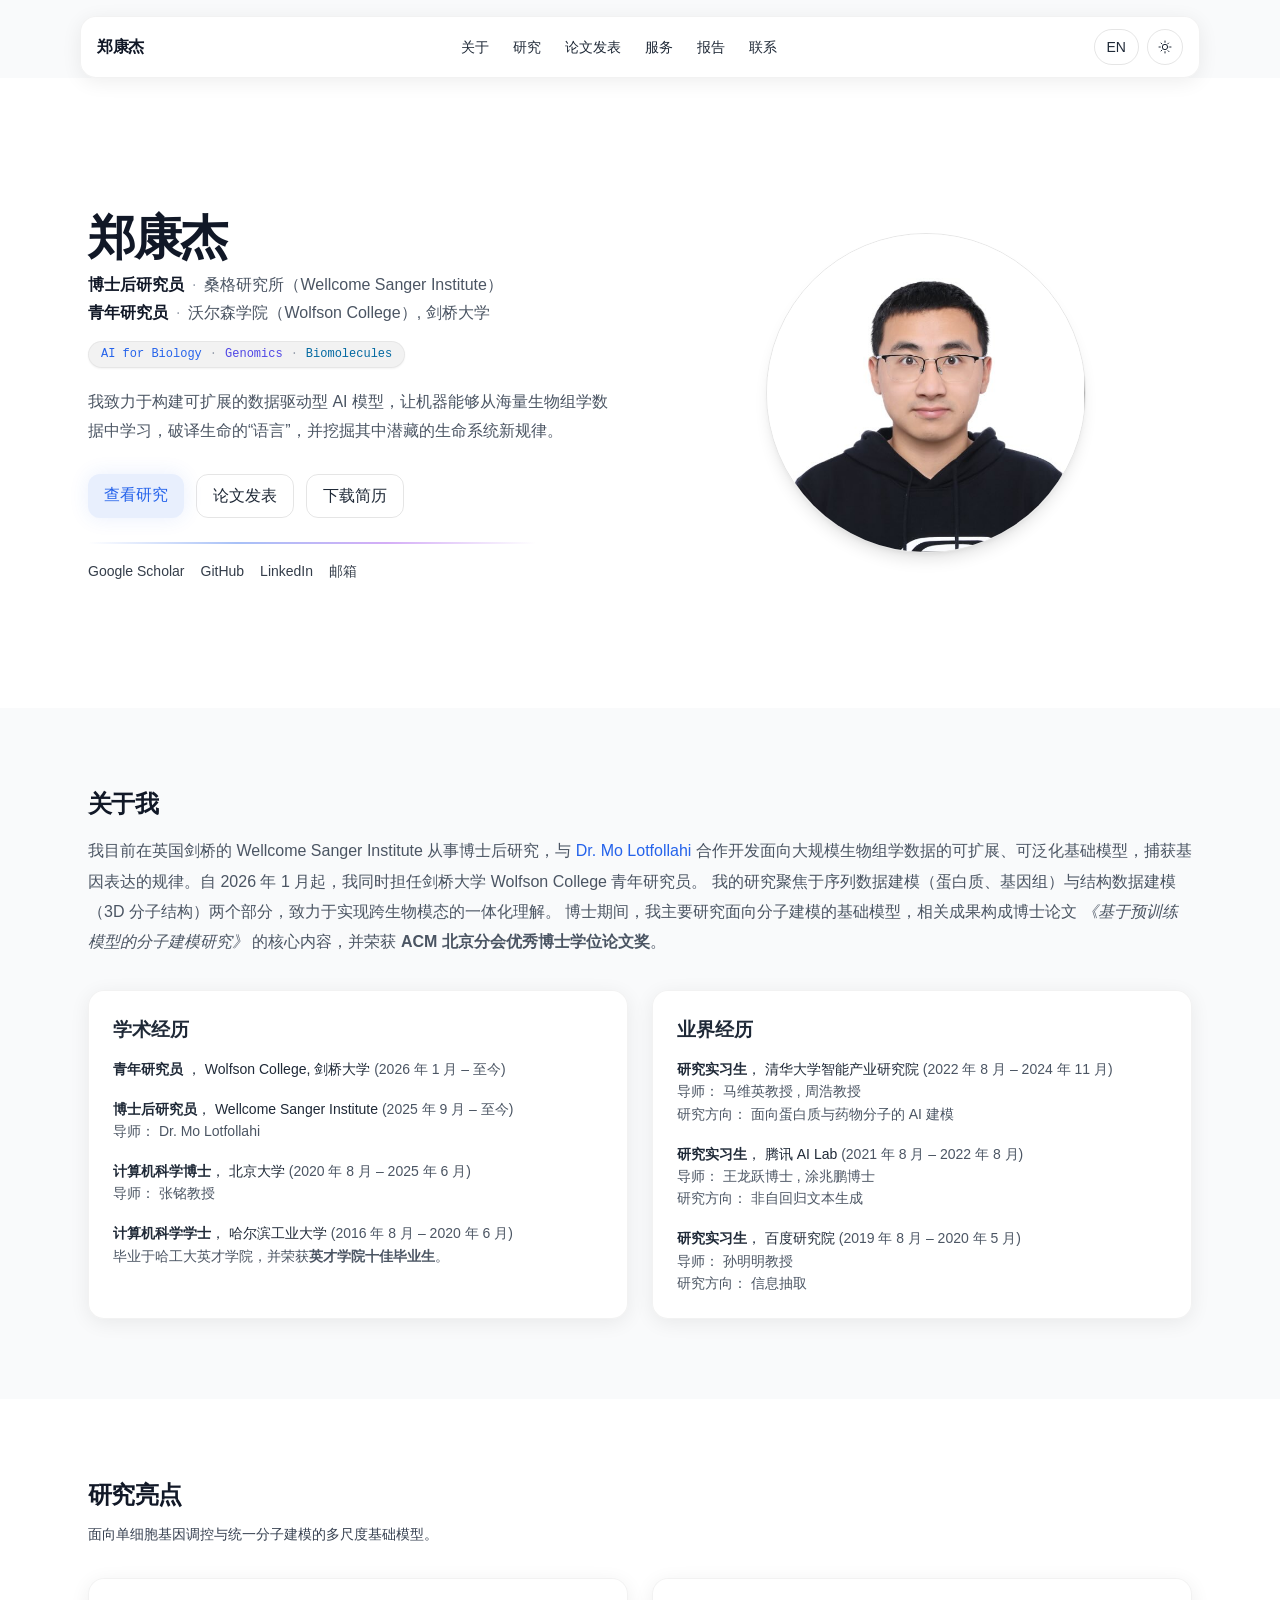
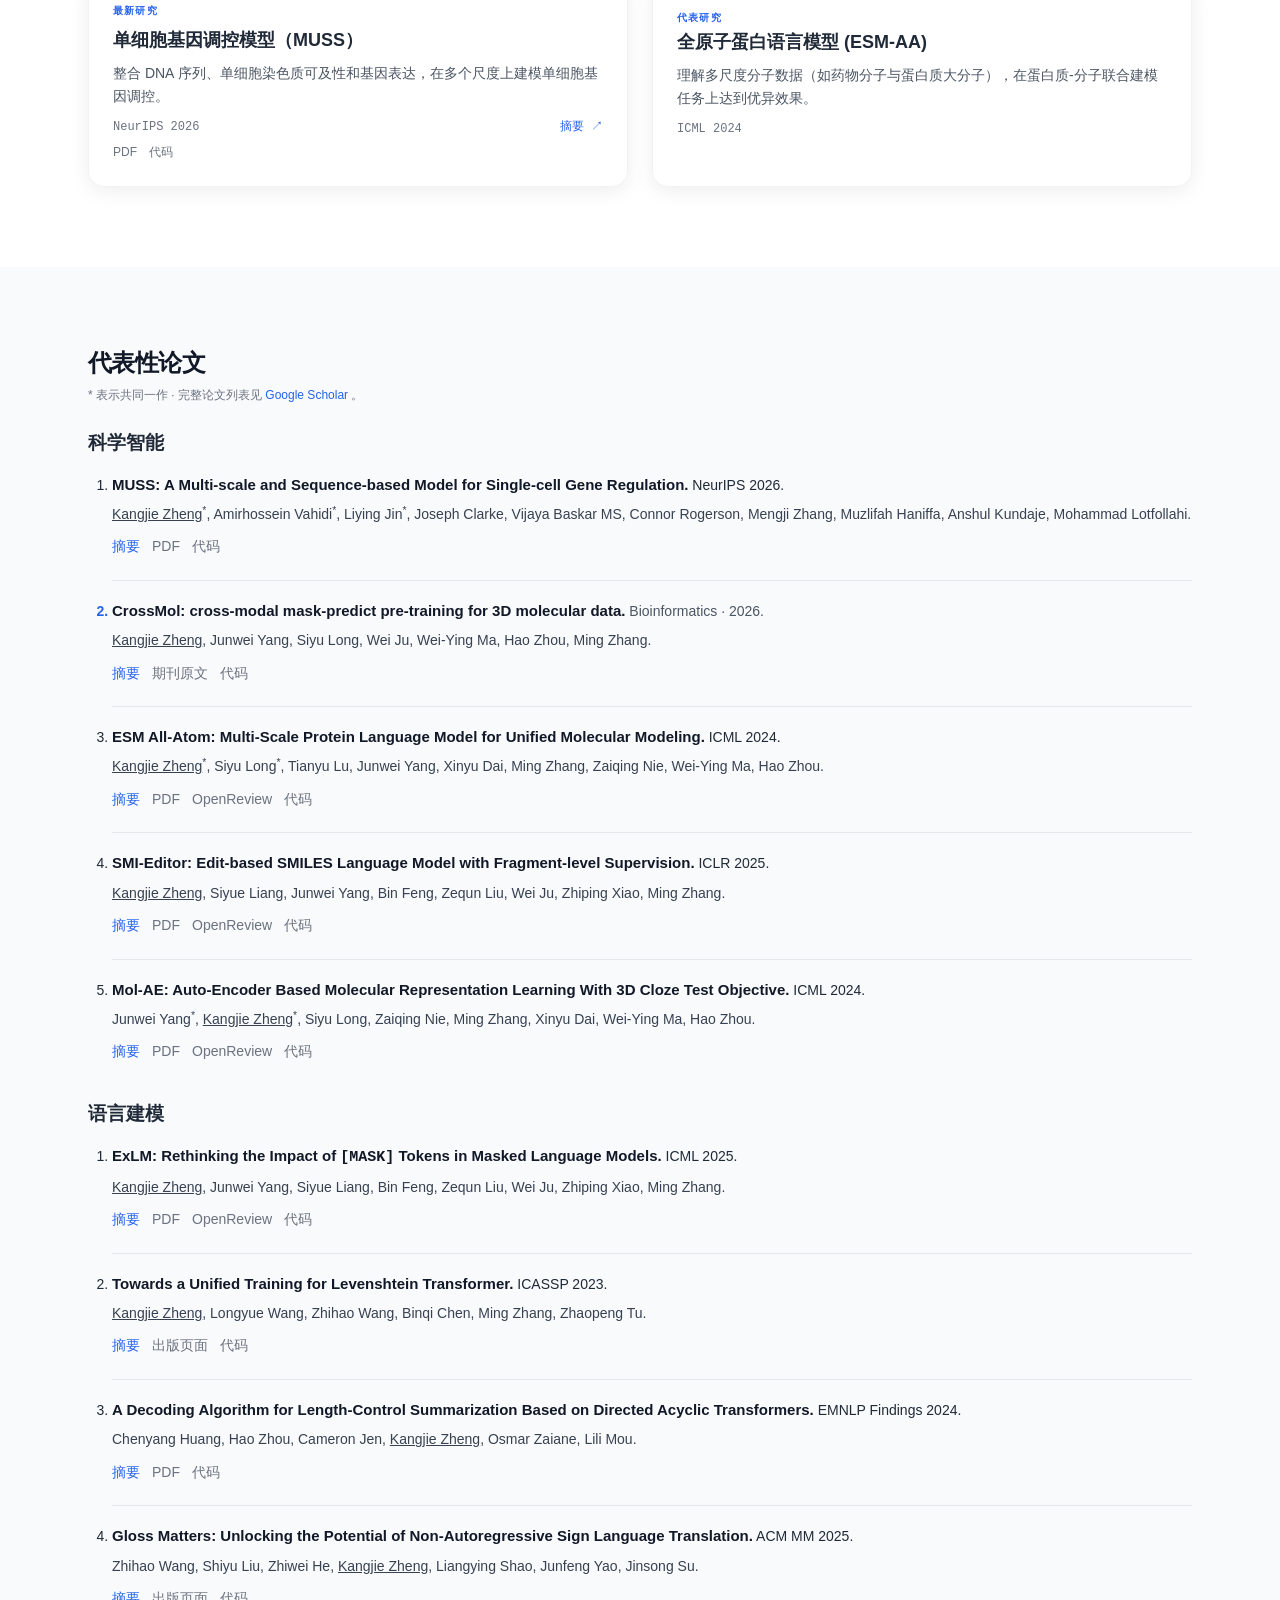
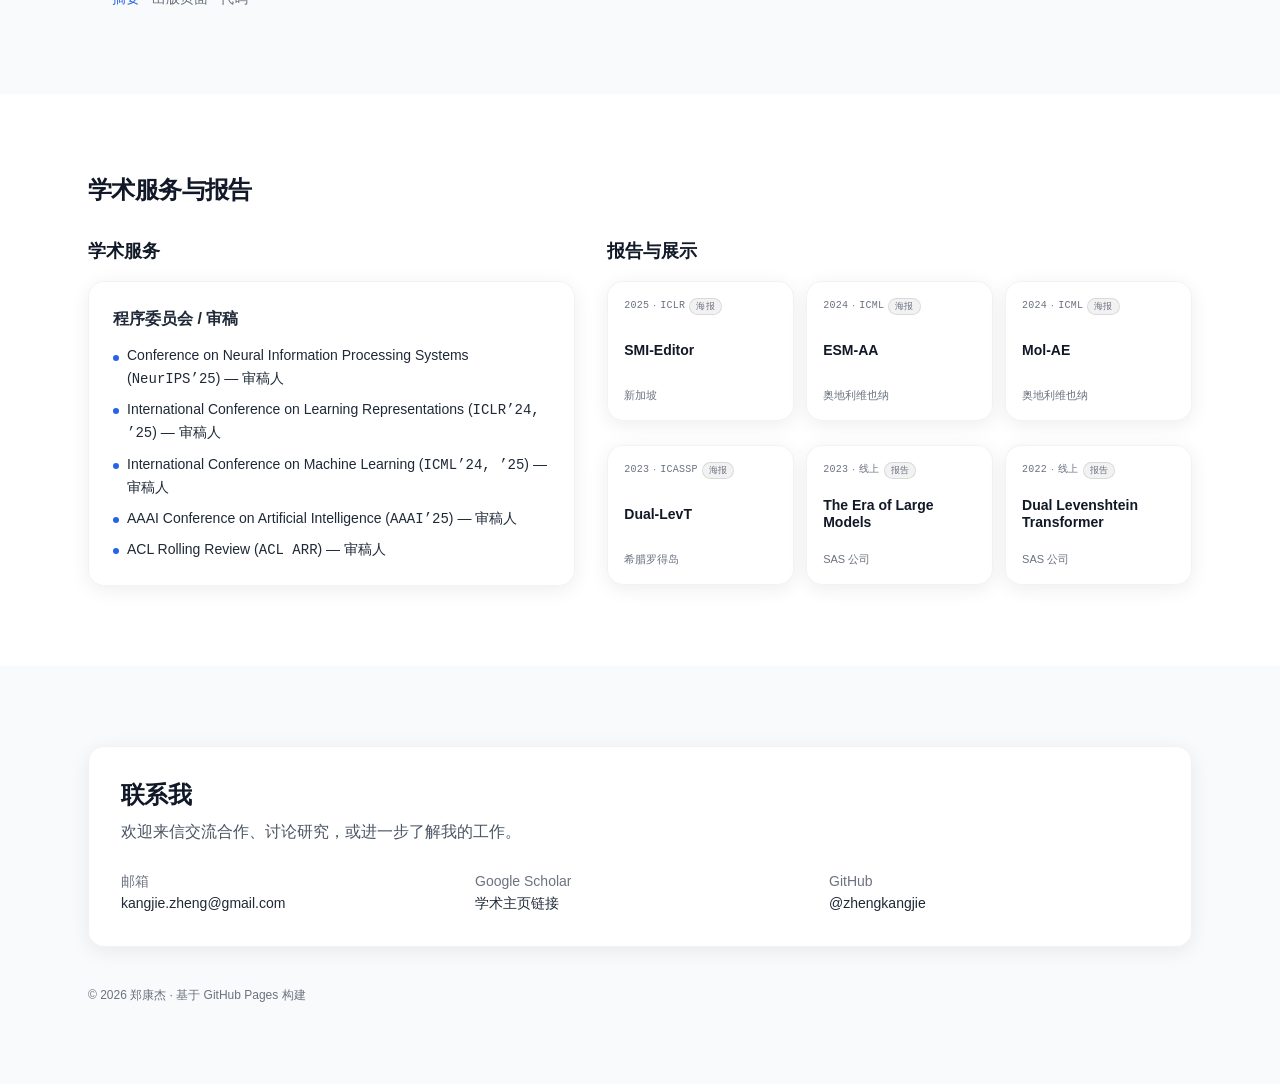
==== commit 4e508db1: "Update bilingual publication details and abstract dialogs" ====
--- a/zh/index.html
+++ b/zh/index.html
@@ -240,8 +240,8 @@
   <span class="highlight-topline">最新研究</span>
   <h3 class="text-lg font-semibold">单细胞基因调控模型（MUSS）</h3>
   <p class="mt-2 text-sm text-gray-600">整合 DNA 序列、单细胞染色质可及性和基因表达，在多个尺度上建模单细胞基因调控。</p>
-  <div class="mt-3 text-xs mono text-gray-500">NeurIPS 2026 · 已接收（Poster） <button type="button" class="highlight-action hover:underline" data-dialog="muss-dialog" aria-haspopup="dialog" aria-controls="muss-dialog">摘要 ↗</button></div>
-  <p class="mt-2 text-xs text-gray-500">代码即将发布。</p>
+  <div class="mt-3 text-xs mono text-gray-500">NeurIPS 2026 <button type="button" class="highlight-action hover:underline" data-dialog="muss-dialog" aria-haspopup="dialog" aria-controls="muss-dialog">摘要 ↗</button></div>
+  <p class="mt-2 text-xs flex flex-wrap gap-3"><a class="text-gray-500 hover:text-accent" href="https://arxiv.org/pdf/2611.08086" target="_blank" rel="noopener">PDF</a><a class="text-gray-500 hover:text-accent" href="https://github.com/Lotfollahi-lab/MUSS_neurips26" target="_blank" rel="noopener">代码</a></p>
   </article>
   <a
   href="https://openreview.net/forum?id=283cGgWfM2"
@@ -273,93 +273,54 @@
   </div>
   <h3 class="mt-6 font-semibold">科学智能</h3>
   <ol class="mt-3 space-y-4 text-sm list-decimal pl-6 marker:text-gray-400">
-  <li id="paper-muss" class="new-publication">
-  <span class="font-semibold">MUSS: A Multi-scale and Sequence-based Model for Single-cell Gene Regulation.</span> <span class="publication-venue">NeurIPS 2026 · 已接收（Poster）.</span>
+  <li id="paper-muss">
+  <span class="font-semibold">MUSS: A Multi-scale and Sequence-based Model for Single-cell Gene Regulation.</span> NeurIPS 2026.
   <div class="text-gray-700"><u>Kangjie Zheng</u><sup>*</sup>, Amirhossein Vahidi<sup>*</sup>, Liying Jin<sup>*</sup>, Joseph Clarke, Vijaya Baskar MS, Connor Rogerson, Mengji Zhang, Muzlifah Haniffa, Anshul Kundaje, Mohammad Lotfollahi.</div>
-  <div class="mt-1"><button type="button" class="abstract-link text-accent hover:underline" data-dialog="muss-dialog" aria-haspopup="dialog" aria-controls="muss-dialog">摘要</button><span class="ml-3 text-gray-500">代码即将发布。</span></div>
+  <div class="mt-1"><button type="button" class="abstract-link text-accent hover:underline" data-dialog="muss-dialog" aria-haspopup="dialog" aria-controls="muss-dialog" aria-label="查看摘要：MUSS: A Multi-scale and Sequence-based Model for Single-cell Gene Regulation">摘要</button><a class="text-gray-500 hover:text-accent" href="https://arxiv.org/pdf/2611.08086" target="_blank" rel="noopener">PDF</a><a class="text-gray-500 hover:text-accent" href="https://github.com/Lotfollahi-lab/MUSS_neurips26" target="_blank" rel="noopener">代码</a></div>
   </li>
   <li id="paper-crossmol" class="new-publication">
-  <span class="font-semibold">CrossMol: Cross-Modal Mask-Predict Pre-training For 3D Molecular Data.</span> <span class="publication-venue">Bioinformatics · 2026.</span>
+  <span class="font-semibold">CrossMol: cross-modal mask-predict pre-training for 3D molecular data.</span> <span class="publication-venue">Bioinformatics · 2026.</span>
   <div class="text-gray-700"><u>Kangjie Zheng</u>, Junwei Yang, Siyu Long, Wei Ju, Wei-Ying Ma, Hao Zhou, Ming Zhang.</div>
-  <div class="mt-1"><a class="text-accent hover:underline" href="https://academic.oup.com/bioinformatics/advance-article/doi/10.1093/bioinformatics/btag702/8832240" target="_blank" rel="noopener">期刊原文</a><a class="ml-3 text-gray-500 hover:text-accent" href="https://github.com/zhengkangjie/crossmol" target="_blank" rel="noopener">代码</a></div>
-  </li>
-
-  <li>
-  <span class="font-semibold">ESM All-Atom: Multi-scale Protein Language Model for Unified Molecular Modeling.</span> ICML 2024.
-  <div class="text-gray-700">
-  <u>Kangjie Zheng</u><sup>*</sup>, Siyu Long<sup>*</sup>, Tianyu Lu, Junwei Yang, Xinyu Dai, Ming Zhang, Zaiqing Nie, Wei-Ying Ma, Hao Zhou.
-  </div>
-  <div class="mt-1">
-  <a class="ml-0 text-accent hover:underline" href="https://openreview.net/pdf?id=283cGgWfM2" target="_blank" rel="noopener">PDF</a>
-  <a class="ml-3 text-gray-500 hover:text-accent" href="https://openreview.net/forum?id=283cGgWfM2" target="_blank" rel="noopener">OpenReview</a>
-  <a class="ml-3 text-gray-500 hover:text-accent" href="https://github.com/zhengkangjie/ESM-AA" target="_blank" rel="noopener">Code</a>
-  </div>
-  </li>
-  <li>
+  <div class="mt-1"><button type="button" class="abstract-link text-accent hover:underline" data-dialog="crossmol-dialog" aria-haspopup="dialog" aria-controls="crossmol-dialog" aria-label="查看摘要：CrossMol: cross-modal mask-predict pre-training for 3D molecular data">摘要</button><a class="text-gray-500 hover:text-accent" href="https://academic.oup.com/bioinformatics/advance-article/doi/10.1093/bioinformatics/btag702/8832240" target="_blank" rel="noopener">期刊原文</a><a class="text-gray-500 hover:text-accent" href="https://github.com/zhengkangjie/crossmol" target="_blank" rel="noopener">代码</a></div>
+  </li>
+
+  <li id="paper-esm-aa">
+  <span class="font-semibold">ESM All-Atom: Multi-Scale Protein Language Model for Unified Molecular Modeling.</span> ICML 2024.
+  <div class="text-gray-700"><u>Kangjie Zheng</u><sup>*</sup>, Siyu Long<sup>*</sup>, Tianyu Lu, Junwei Yang, Xinyu Dai, Ming Zhang, Zaiqing Nie, Wei-Ying Ma, Hao Zhou.</div>
+  <div class="mt-1"><button type="button" class="abstract-link text-accent hover:underline" data-dialog="esm-aa-dialog" aria-haspopup="dialog" aria-controls="esm-aa-dialog" aria-label="查看摘要：ESM All-Atom: Multi-Scale Protein Language Model for Unified Molecular Modeling">摘要</button><a class="text-gray-500 hover:text-accent" href="https://openreview.net/pdf?id=283cGgWfM2" target="_blank" rel="noopener">PDF</a><a class="text-gray-500 hover:text-accent" href="https://openreview.net/forum?id=283cGgWfM2" target="_blank" rel="noopener">OpenReview</a><a class="text-gray-500 hover:text-accent" href="https://github.com/zhengkangjie/ESM-AA" target="_blank" rel="noopener">代码</a></div>
+  </li>
+  <li id="paper-smi-editor">
   <span class="font-semibold">SMI-Editor: Edit-based SMILES Language Model with Fragment-level Supervision.</span> ICLR 2025.
-  <div class="text-gray-700">
-  <u>Kangjie Zheng</u>, Siyue Liang, Junwei Yang, Bin Feng, Zequn Liu, Wei Ju, Zhiping Xiao, Ming Zhang.
-  </div>
-  <div class="mt-1">
-  <a class="ml-0 text-accent hover:underline" href="https://openreview.net/pdf?id=M29nUGozPa" target="_blank" rel="noopener">PDF</a>
-  <a class="ml-3 text-gray-500 hover:text-accent" href="https://openreview.net/forum?id=M29nUGozPa" target="_blank" rel="noopener">OpenReview</a>
-  <a class="ml-3 text-gray-500 hover:text-accent" href="https://github.com/zhengkangjie/smi-editor" target="_blank" rel="noopener">Code</a>
-  </div>
-  </li>
-  <li>
+  <div class="text-gray-700"><u>Kangjie Zheng</u>, Siyue Liang, Junwei Yang, Bin Feng, Zequn Liu, Wei Ju, Zhiping Xiao, Ming Zhang.</div>
+  <div class="mt-1"><button type="button" class="abstract-link text-accent hover:underline" data-dialog="smi-editor-dialog" aria-haspopup="dialog" aria-controls="smi-editor-dialog" aria-label="查看摘要：SMI-Editor: Edit-based SMILES Language Model with Fragment-level Supervision">摘要</button><a class="text-gray-500 hover:text-accent" href="https://openreview.net/pdf?id=M29nUGozPa" target="_blank" rel="noopener">PDF</a><a class="text-gray-500 hover:text-accent" href="https://openreview.net/forum?id=M29nUGozPa" target="_blank" rel="noopener">OpenReview</a><a class="text-gray-500 hover:text-accent" href="https://github.com/zhengkangjie/smi-editor" target="_blank" rel="noopener">代码</a></div>
+  </li>
+  <li id="paper-mol-ae">
   <span class="font-semibold">Mol-AE: Auto-Encoder Based Molecular Representation Learning With 3D Cloze Test Objective.</span> ICML 2024.
-  <div class="text-gray-700">
-  Junwei Yang<sup>*</sup>, <u>Kangjie Zheng</u><sup>*</sup>, Siyu Long, Zaiqing Nie, Ming Zhang, Xinyu Dai, Wei-Ying Ma, Hao Zhou.
-  </div>
-  <div class="mt-1">
-  <a class="ml-0 text-accent hover:underline" href="https://openreview.net/pdf?id=inEuvSg0y1" target="_blank" rel="noopener">PDF</a>
-  <a class="ml-3 text-gray-500 hover:text-accent" href="https://openreview.net/forum?id=inEuvSg0y1" target="_blank" rel="noopener">OpenReview</a>
-  <a class="ml-3 text-gray-500 hover:text-accent" href="https://github.com/yjwtheonly/MolAE" target="_blank" rel="noopener">Code</a>
-  </div>
+  <div class="text-gray-700">Junwei Yang<sup>*</sup>, <u>Kangjie Zheng</u><sup>*</sup>, Siyu Long, Zaiqing Nie, Ming Zhang, Xinyu Dai, Wei-Ying Ma, Hao Zhou.</div>
+  <div class="mt-1"><button type="button" class="abstract-link text-accent hover:underline" data-dialog="mol-ae-dialog" aria-haspopup="dialog" aria-controls="mol-ae-dialog" aria-label="查看摘要：Mol-AE: Auto-Encoder Based Molecular Representation Learning With 3D Cloze Test Objective">摘要</button><a class="text-gray-500 hover:text-accent" href="https://openreview.net/pdf?id=inEuvSg0y1" target="_blank" rel="noopener">PDF</a><a class="text-gray-500 hover:text-accent" href="https://openreview.net/forum?id=inEuvSg0y1" target="_blank" rel="noopener">OpenReview</a><a class="text-gray-500 hover:text-accent" href="https://github.com/yjwtheonly/MolAE" target="_blank" rel="noopener">代码</a></div>
   </li>
   </ol>
   <h3 class="mt-8 font-semibold">语言建模</h3>
   <ol class="mt-3 space-y-4 text-sm list-decimal pl-6 marker:text-gray-400">
-  <li>
+  <li id="paper-exlm">
   <span class="font-semibold">ExLM: Rethinking the Impact of <code>[MASK]</code> Tokens in Masked Language Models.</span> ICML 2025.
-  <div class="text-gray-700">
-  <u>Kangjie Zheng</u>, Junwei Yang, Siyue Liang, Bin Feng, Zequn Liu, Wei Ju, Zhiping Xiao, Ming Zhang.
-  </div>
-  <div class="mt-1">
-  <a class="ml-0 text-accent hover:underline" href="https://arxiv.org/pdf/2501.13397.pdf" target="_blank" rel="noopener">PDF</a>
-  <a class="ml-3 text-gray-500 hover:text-accent" href="https://openreview.net/forum?id=IYOPfJwduh" target="_blank" rel="noopener">OpenReview</a>
-  <a class="ml-3 text-gray-500 hover:text-accent" href="https://github.com/zhengkangjie/ExLM" target="_blank" rel="noopener">Code</a>
-  </div>
-  </li>
-  <li>
-  <span class="font-semibold">Towards A Unified Training for Levenshtein Transformer.</span> ICASSP 2023.
-  <div class="text-gray-700">
-  <u>Kangjie Zheng</u>, Longyue Wang, Zhihao Wang, Binqi Chen, Ming Zhang, Zhaopeng Tu.
-  </div>
-  <div class="mt-1">
-  <a class="ml-0 text-accent hover:underline" href="https://ieeexplore.ieee.org/abstract/document/10094646" target="_blank" rel="noopener">Publisher</a>
-  <a class="ml-3 text-gray-500 hover:text-accent" href="https://github.com/zhengkangjie/fairseq-dual-loss" target="_blank" rel="noopener">Code</a>
-  </div>
-  </li>
-  <li>
-  <span class="font-semibold">A Decoding Algorithm Based on Directed Acyclic Transformers for Length-Control Summarization.</span> EMNLP Findings 2024.
-  <div class="text-gray-700">
-  Chenyang Huang, Hao Zhou, Cameron Jen, <u>Kangjie Zheng</u>, Osmar Zaiane, Lili Mou.
-  </div>
-  <div class="mt-1">
-  <a class="ml-0 text-accent hover:underline" href="https://aclanthology.org/2024.findings-emnlp.677.pdf" target="_blank" rel="noopener">PDF</a>
-  <a class="ml-3 text-gray-500 hover:text-accent" href="https://github.com/MANGA-UOFA/DAT-LenC" target="_blank" rel="noopener">Code</a>
-  </div>
-  </li>
-  <li>
+  <div class="text-gray-700"><u>Kangjie Zheng</u>, Junwei Yang, Siyue Liang, Bin Feng, Zequn Liu, Wei Ju, Zhiping Xiao, Ming Zhang.</div>
+  <div class="mt-1"><button type="button" class="abstract-link text-accent hover:underline" data-dialog="exlm-dialog" aria-haspopup="dialog" aria-controls="exlm-dialog" aria-label="查看摘要：ExLM: Rethinking the Impact of [MASK] Tokens in Masked Language Models">摘要</button><a class="text-gray-500 hover:text-accent" href="https://arxiv.org/pdf/2501.13397.pdf" target="_blank" rel="noopener">PDF</a><a class="text-gray-500 hover:text-accent" href="https://openreview.net/forum?id=IYOPfJwduh" target="_blank" rel="noopener">OpenReview</a><a class="text-gray-500 hover:text-accent" href="https://github.com/zhengkangjie/ExLM" target="_blank" rel="noopener">代码</a></div>
+  </li>
+  <li id="paper-dual-levt">
+  <span class="font-semibold">Towards a Unified Training for Levenshtein Transformer.</span> ICASSP 2023.
+  <div class="text-gray-700"><u>Kangjie Zheng</u>, Longyue Wang, Zhihao Wang, Binqi Chen, Ming Zhang, Zhaopeng Tu.</div>
+  <div class="mt-1"><button type="button" class="abstract-link text-accent hover:underline" data-dialog="dual-levt-dialog" aria-haspopup="dialog" aria-controls="dual-levt-dialog" aria-label="查看摘要：Towards a Unified Training for Levenshtein Transformer">摘要</button><a class="text-gray-500 hover:text-accent" href="https://ieeexplore.ieee.org/abstract/document/10094646" target="_blank" rel="noopener">出版页面</a><a class="text-gray-500 hover:text-accent" href="https://github.com/zhengkangjie/fairseq-dual-loss" target="_blank" rel="noopener">代码</a></div>
+  </li>
+  <li id="paper-dat-lenc">
+  <span class="font-semibold">A Decoding Algorithm for Length-Control Summarization Based on Directed Acyclic Transformers.</span> EMNLP Findings 2024.
+  <div class="text-gray-700">Chenyang Huang, Hao Zhou, Cameron Jen, <u>Kangjie Zheng</u>, Osmar Zaiane, Lili Mou.</div>
+  <div class="mt-1"><button type="button" class="abstract-link text-accent hover:underline" data-dialog="dat-lenc-dialog" aria-haspopup="dialog" aria-controls="dat-lenc-dialog" aria-label="查看摘要：A Decoding Algorithm for Length-Control Summarization Based on Directed Acyclic Transformers">摘要</button><a class="text-gray-500 hover:text-accent" href="https://aclanthology.org/2024.findings-emnlp.677.pdf" target="_blank" rel="noopener">PDF</a><a class="text-gray-500 hover:text-accent" href="https://github.com/MANGA-UOFA/DAT-LenC" target="_blank" rel="noopener">代码</a></div>
+  </li>
+  <li id="paper-glevt">
   <span class="font-semibold">Gloss Matters: Unlocking the Potential of Non-Autoregressive Sign Language Translation.</span> ACM MM 2025.
-  <div class="text-gray-700">
-  Zhihao Wang, Shiyu Liu, Zhiwei He, <u>Kangjie Zheng</u>, Liangying Shao, Junfeng Yao, Jinsong Su.
-  </div>
-  <div class="mt-1">
-  <a class="ml-0 text-accent hover:underline" href="https://dl.acm.org/doi/abs/10.1145/3746027.3755319" target="_blank" rel="noopener">Publisher</a>
-  <a class="ml-3 text-gray-500 hover:text-accent" href="https://github.com/XMUDeepLIT/GLevT" target="_blank" rel="noopener">Code</a>
-  </div>
+  <div class="text-gray-700">Zhihao Wang, Shiyu Liu, Zhiwei He, <u>Kangjie Zheng</u>, Liangying Shao, Junfeng Yao, Jinsong Su.</div>
+  <div class="mt-1"><button type="button" class="abstract-link text-accent hover:underline" data-dialog="glevt-dialog" aria-haspopup="dialog" aria-controls="glevt-dialog" aria-label="查看摘要：Gloss Matters: Unlocking the Potential of Non-Autoregressive Sign Language Translation">摘要</button><a class="text-gray-500 hover:text-accent" href="https://dl.acm.org/doi/abs/10.1145/3746027.3755319" target="_blank" rel="noopener">出版页面</a><a class="text-gray-500 hover:text-accent" href="https://github.com/XMUDeepLIT/GLevT" target="_blank" rel="noopener">代码</a></div>
   </li>
   </ol>
   </div>
@@ -515,11 +476,169 @@
   <dialog id="muss-dialog" class="paper-dialog" aria-labelledby="muss-dialog-title" aria-describedby="muss-dialog-meta">
   <div class="dialog-topline"><span>摘要</span><button class="dialog-close" type="button" data-close-dialog aria-label="关闭摘要" autofocus>×</button></div>
   <h2 id="muss-dialog-title">MUSS: A Multi-scale and Sequence-based Model for Single-cell Gene Regulation</h2>
-  <p id="muss-dialog-meta" class="dialog-venue">NeurIPS 2026 · 已接收（Poster）</p>
+  <p id="muss-dialog-meta" class="dialog-venue">NeurIPS 2026</p>
   <p class="dialog-authors"><u>Kangjie Zheng</u><sup>*</sup>, Amirhossein Vahidi<sup>*</sup>, Liying Jin<sup>*</sup>, Joseph Clarke, Vijaya Baskar MS, Connor Rogerson, Mengji Zhang, Muzlifah Haniffa, Anshul Kundaje, Mohammad Lotfollahi.</p>
   <p class="equal-note">* 共同第一作者。</p>
-  <p class="mt-2 text-xs text-gray-500">代码即将发布。</p>
-  <div class="dialog-abstract"><p class="abstract-language-note">中文摘要（译文）</p><p>对单细胞基因调控进行建模，需要在不同调控尺度上联合表征 DNA 序列、染色质可及性和基因表达。基于序列的模型能够捕捉 DNA 层面的调控规律，但通常缺乏细胞层面的分辨率；单细胞组学模型则能够捕捉细胞状态的语义信息，却将基因和染色质可及性峰视为固定词表中的标记，因此缺乏统一的、基于序列的调控视角。我们提出 MUSS，一种基于序列的多尺度单细胞基因调控模型，同时保留 DNA 层面和细胞层面的分辨率。MUSS 使用冻结的预训练序列编码器，从 DNA 中提取峰级和基因级表征，再通过结合峰与峰自注意力以及基于距离的峰与基因交互的多尺度编码器进行整合，并利用配对的 scATAC-seq 和 scRNA-seq 数据训练，使序列衍生表征与细胞特异的调控状态对齐。在基因表达预测、增强子与基因关联、转录因子靶基因恢复和零样本细胞聚类等任务中，MUSS 均优于基于序列和单细胞组学的基线模型，并可进一步泛化到训练中未见过的基因和可及性峰。这些结果表明，MUSS 能够学习具有生物学意义且具备广泛泛化能力的调控表征，从 DNA 序列中解析细胞类型特异的调控程序。</p><details class="abstract-original"><summary>英文原文 / English original</summary><p lang="en">Modeling gene regulation in single cells requires jointly representing DNA sequence, chromatin accessibility, and gene expression across regulatory scales. Sequence-based models capture DNA-level regulatory grammar but typically lack cell-level resolution, whereas single-cell omics models capture cell-state semantics but treat genes and peaks as fixed vocabulary tokens, and thus lack a unified sequence-based view of regulation. Here, we present MUSS, a sequence-based multi-scale model for single-cell gene regulation that preserves both DNA-level and cell-level resolution. MUSS derives peak- and gene-level representations from DNA using a frozen pre-trained sequence encoder, integrates them with a multi-scale encoder combining peak-peak self-attention and distance-based peak-gene interaction, and trains on paired scATAC-seq and scRNA-seq to align sequence-derived representations with cell-specific regulatory states. Across gene expression prediction, enhancer-gene linking, TF-target gene recovery, and zero-shot cell clustering, MUSS outperforms both sequence-based and single-cell omics baselines, and further generalizes to genes and peaks unseen during training. Together, these results demonstrate that MUSS learns biologically meaningful and broadly generalizable regulatory representations for decoding cell-type-specific regulatory programs from DNA sequence.</p></details></div>
+  <div class="dialog-resources"><a class="" href="https://arxiv.org/pdf/2611.08086" target="_blank" rel="noopener">PDF</a><a class="" href="https://github.com/Lotfollahi-lab/MUSS_neurips26" target="_blank" rel="noopener">代码</a></div>
+  <div class="dialog-abstract">
+    <p class="abstract-language-note">中文摘要（译文）</p>
+    <p lang="zh-CN">对单细胞基因调控进行建模，需要在不同调控尺度上联合表征 DNA 序列、染色质可及性和基因表达。基于序列的模型能够捕捉 DNA 层面的调控语法，但往往缺乏细胞层面的分辨率；许多单细胞组学模型则将基因和染色质可及性峰表示为固定词表中的标记，而不包含其底层序列信息。</p>
+    <p lang="zh-CN">在此，我们提出 MUSS，一种基于序列的多尺度单细胞基因调控模型，同时保留 DNA 层面和细胞层面的分辨率。MUSS 使用冻结的预训练序列编码器，从 DNA 中提取峰级和基因级表征，并通过峰与峰之间的自注意力以及带有距离偏置的峰与基因交互来整合这些表征。模型先进行峰的掩码语言建模，再利用配对的 scATAC-seq 和 scRNA-seq 数据训练，使这些表征与细胞特异的调控状态对齐。</p>
+    <p lang="zh-CN">在基因表达预测、增强子与基因关联、基于基序的调控优先级排序和零样本细胞聚类任务中，相较于基于序列的模型和单细胞组学基线模型，MUSS 取得了良好的表现。它还能针对任务训练中未见过的基因和可及性峰进行表达预测。这些结果支持使用以序列为基础的多尺度表征来解析细胞类型特异的调控程序。代码、数据集和模型检查点可在以下地址获取：<a href="https://github.com/Lotfollahi-lab/MUSS_neurips26" target="_blank" rel="noopener">https://github.com/Lotfollahi-lab/MUSS_neurips26</a>。</p>
+    <details class="abstract-original">
+    <summary>英文原文 / English original</summary>
+    <p lang="en">Modeling gene regulation in single cells requires jointly representing DNA sequence, chromatin accessibility, and gene expression across regulatory scales. Sequence-based models capture DNA-level regulatory grammar but often lack cell-level resolution, whereas many single-cell omics models represent genes and peaks as fixed-vocabulary tokens without their underlying sequence.</p>
+    <p lang="en">Here, we present MUSS, a sequence-based multi-scale model for single-cell gene regulation that preserves both DNA-level and cell-level resolution. MUSS derives peak- and gene-level representations from DNA using a frozen pre-trained sequence encoder and integrates them through peak-peak self-attention and distance-biased peak-gene interactions. Peak masked language modeling followed by training on paired scATAC-seq and scRNA-seq aligns these representations with cell-specific regulatory states.</p>
+    <p lang="en">Across gene expression prediction, enhancer-gene linking, motif-guided regulatory prioritization, and zero-shot cell clustering, MUSS achieves strong performance against sequence-based and single-cell omics baselines. It further predicts expression for genes and peaks unseen during task training. These results support sequence-grounded, multi-scale representations for decoding cell-type-specific regulatory programs. Code, datasets, and model checkpoints are available at <a href="https://github.com/Lotfollahi-lab/MUSS_neurips26" target="_blank" rel="noopener">https://github.com/Lotfollahi-lab/MUSS_neurips26</a>.</p>
+    </details>
+  </div>
+  <p class="dialog-source">摘要来源：<a class="" href="https://arxiv.org/abs/2611.08086" target="_blank" rel="noopener">arXiv:2611.08086 · v1</a></p>
+  </dialog>
+
+  <dialog id="crossmol-dialog" class="paper-dialog" aria-labelledby="crossmol-dialog-title" aria-describedby="crossmol-dialog-meta">
+  <div class="dialog-topline"><span>摘要</span><button class="dialog-close" type="button" data-close-dialog aria-label="关闭摘要" autofocus>×</button></div>
+  <h2 id="crossmol-dialog-title">CrossMol: cross-modal mask-predict pre-training for 3D molecular data</h2>
+  <p id="crossmol-dialog-meta" class="dialog-venue">Bioinformatics · 2026</p>
+  <p class="dialog-authors"><u>Kangjie Zheng</u>, Junwei Yang, Siyu Long, Wei Ju, Wei-Ying Ma, Hao Zhou, Ming Zhang.</p>
+  <div class="dialog-resources"><a class="" href="https://academic.oup.com/bioinformatics/advance-article/doi/10.1093/bioinformatics/btag702/8832240" target="_blank" rel="noopener">期刊原文</a><a class="" href="https://github.com/zhengkangjie/crossmol" target="_blank" rel="noopener">代码</a></div>
+  <div class="dialog-abstract">
+    <p class="abstract-language-note">中文摘要（译文）</p>
+    <p lang="zh-CN"><strong>研究动机</strong> 面向分子数据的自监督预训练模型已在许多下游任务中取得显著成果。分子固有的多模态属性也推动了从不同模态中获取信息的研究。然而，现有多模态分子预训练模型通常将这些模态视为同等且相互独立的，尽管它们所包含的信息存在差异。三维（3D）分子结构通常包含比简化分子线性输入规范（SMILES）更细粒度的信息，而后者主要刻画较高层次的语义信息，例如分子拓扑结构。</p>
+    <p lang="zh-CN"><strong>研究结果</strong> 我们设计了一种跨模态掩码预测预训练模型 CrossMol，用于捕获信息量不等的模态之间的语义关联。该模型利用另一种模态（如 SMILES）中较高层次的语义信息补全缺失的三维结构。这使其能够学习跨模态关联，并更好地理解细粒度的三维结构信息。我们还引入了重加权的距离预测损失，以改进对短程结构信息的建模。实验表明，CrossMol 在多项分子下游任务中取得了较大的性能提升，达到了最先进的水平。</p>
+    <p lang="zh-CN"><strong>可用性与实现</strong> 源代码和训练数据已在 <a href="https://github.com/zhengkangjie/crossmol" target="_blank" rel="noopener">https://github.com/zhengkangjie/crossmol</a> 公开。代码已归档至 <a href="https://doi.org/10.5281/zenodo.19653204" target="_blank" rel="noopener">https://doi.org/10.5281/zenodo.19653204</a>。</p>
+    <details class="abstract-original">
+    <summary>英文原文 / English original</summary>
+    <p lang="en"><strong>Motivation</strong> Self-supervised pre-training models for molecular data have demonstrated notable results across many downstream tasks. The inherent multimodal properties of molecules have also motivated efforts to capture information from different modalities. However, current multimodal molecular pre-training models usually treat these modalities as equal and independent, despite differences in their information content. Three-dimensional (3D) molecular structures generally contain finer-grained information than the simplified molecular-input line-entry system (SMILES), which primarily captures higher-level semantic information, such as molecular topology.</p>
+    <p lang="en"><strong>Results</strong> We designed a cross-modal mask-predict pre-training model, CrossMol, to capture semantic associations between modalities with unequal information volumes. The model completes missing 3D structure using higher-level semantic information from another modality, such as SMILES. This allows it to learn cross-modal associations and better understand fine-grained 3D structural information. We also introduce a reweighted distance prediction loss to improve the modelling of short-range structural information. Experiments show that CrossMol achieves large performance gains on multiple downstream molecular tasks, attaining state-of-the-art results.</p>
+    <p lang="en"><strong>Availability and implementation</strong> The source code and training data are available at <a href="https://github.com/zhengkangjie/crossmol" target="_blank" rel="noopener">https://github.com/zhengkangjie/crossmol</a>. The code is archived at <a href="https://doi.org/10.5281/zenodo.19653204" target="_blank" rel="noopener">https://doi.org/10.5281/zenodo.19653204</a>.</p>
+    </details>
+  </div>
+  <p class="dialog-source">摘要来源：<a class="" href="https://doi.org/10.1093/bioinformatics/btag702" target="_blank" rel="noopener">Bioinformatics</a></p>
+  </dialog>
+
+  <dialog id="esm-aa-dialog" class="paper-dialog" aria-labelledby="esm-aa-dialog-title" aria-describedby="esm-aa-dialog-meta">
+  <div class="dialog-topline"><span>摘要</span><button class="dialog-close" type="button" data-close-dialog aria-label="关闭摘要" autofocus>×</button></div>
+  <h2 id="esm-aa-dialog-title">ESM All-Atom: Multi-Scale Protein Language Model for Unified Molecular Modeling</h2>
+  <p id="esm-aa-dialog-meta" class="dialog-venue">ICML 2024</p>
+  <p class="dialog-authors"><u>Kangjie Zheng</u><sup>*</sup>, Siyu Long<sup>*</sup>, Tianyu Lu, Junwei Yang, Xinyu Dai, Ming Zhang, Zaiqing Nie, Wei-Ying Ma, Hao Zhou.</p>
+  <p class="equal-note">* 共同第一作者。</p>
+  <div class="dialog-resources"><a class="" href="https://openreview.net/pdf?id=283cGgWfM2" target="_blank" rel="noopener">PDF</a><a class="" href="https://openreview.net/forum?id=283cGgWfM2" target="_blank" rel="noopener">OpenReview</a><a class="" href="https://github.com/zhengkangjie/ESM-AA" target="_blank" rel="noopener">代码</a></div>
+  <div class="dialog-abstract">
+    <p class="abstract-language-note">中文摘要（译文）</p>
+    <p lang="zh-CN">蛋白质语言模型已在蛋白质工程领域展现出显著潜力。然而，现有的蛋白质语言模型主要在残基尺度上运行，这限制了它们提供原子层面信息的能力。这一局限使我们无法在同时涉及蛋白质和小分子的应用中充分发挥蛋白质语言模型的能力。本文提出 ESM-AA（ESM All-Atom），一种能够实现原子尺度与残基尺度统一分子建模的新方法。ESM-AA 通过在多尺度语码切换的蛋白质序列上进行预训练，并利用多尺度位置编码捕获残基与原子之间的关系，来实现这一目标。实验结果表明，ESM-AA 在蛋白质–分子任务上超越了以往的方法，充分发挥了蛋白质语言模型的能力。进一步研究发现，通过统一分子建模，ESM-AA 不仅获得了分子知识，还保留了对蛋白质的理解。</p>
+    <details class="abstract-original">
+    <summary>英文原文 / English original</summary>
+    <p lang="en">Protein language models have demonstrated significant potential in the field of protein engineering. However, current protein language models primarily operate at the residue scale, which limits their ability to provide information at the atom level. This limitation prevents us from fully exploiting the capabilities of protein language models for applications involving both proteins and small molecules. In this paper, we propose ESM-AA (ESM All-Atom), a novel approach that enables atom-scale and residue-scale unified molecular modeling. ESM-AA achieves this by pre-training on multi-scale code-switch protein sequences and utilizing a multi-scale position encoding to capture relationships among residues and atoms. Experimental results indicate that ESM-AA surpasses previous methods in protein-molecule tasks, demonstrating the full utilization of protein language models. Further investigations reveal that through unified molecular modeling, ESM-AA not only gains molecular knowledge but also retains its understanding of proteins.</p>
+    </details>
+  </div>
+  <p class="dialog-source">摘要来源：<a class="" href="https://proceedings.mlr.press/v235/zheng24h.html" target="_blank" rel="noopener">ICML 2024 · PMLR</a></p>
+  </dialog>
+
+  <dialog id="smi-editor-dialog" class="paper-dialog" aria-labelledby="smi-editor-dialog-title" aria-describedby="smi-editor-dialog-meta">
+  <div class="dialog-topline"><span>摘要</span><button class="dialog-close" type="button" data-close-dialog aria-label="关闭摘要" autofocus>×</button></div>
+  <h2 id="smi-editor-dialog-title">SMI-Editor: Edit-based SMILES Language Model with Fragment-level Supervision</h2>
+  <p id="smi-editor-dialog-meta" class="dialog-venue">ICLR 2025</p>
+  <p class="dialog-authors"><u>Kangjie Zheng</u>, Siyue Liang, Junwei Yang, Bin Feng, Zequn Liu, Wei Ju, Zhiping Xiao, Ming Zhang.</p>
+  <div class="dialog-resources"><a class="" href="https://openreview.net/pdf?id=M29nUGozPa" target="_blank" rel="noopener">PDF</a><a class="" href="https://openreview.net/forum?id=M29nUGozPa" target="_blank" rel="noopener">OpenReview</a><a class="" href="https://github.com/zhengkangjie/smi-editor" target="_blank" rel="noopener">代码</a></div>
+  <div class="dialog-abstract">
+    <p class="abstract-language-note">中文摘要（译文）</p>
+    <p lang="zh-CN">SMILES 是一种重要的分子结构文本表示，作为预训练语言模型（LM）的基础受到了广泛关注。然而，大多数现有的预训练 SMILES 语言模型在预训练时仅关注单个词元层面的监督，未能充分利用分子的子结构信息。这一局限使预训练任务过于简单，阻碍了模型捕获更丰富的分子语义信息。此外，这些 SMILES 语言模型在预训练期间只处理经过破坏的 SMILES 输入，从未接触任何有效的 SMILES，从而导致训练与推理之间的不一致。为应对这些挑战，我们提出 SMI-Editor，一种新颖的基于编辑的预训练 SMILES 语言模型。SMI-Editor 随机破坏分子内的子结构，并将由此得到的 SMILES 输入模型，随后模型尝试通过编辑过程恢复原始 SMILES。这种方法不仅引入了片段层面的训练信号，还允许使用有效的 SMILES 作为输入，使模型能够学习如何从这些不完整的结构中重建完整的分子。因此，该模型展现出更好的可扩展性，以及更强的片段层面分子信息捕获能力。实验结果表明，SMI-Editor 在多项下游分子任务上取得了最先进的性能，甚至超过了若干三维分子表征模型。</p>
+    <details class="abstract-original">
+    <summary>英文原文 / English original</summary>
+    <p lang="en">SMILES, a crucial textual representation of molecular structures, has garnered significant attention as a foundation for pre-trained language models (LMs). However, most existing pre-trained SMILES LMs focus solely on the single-token level supervision during pre-training, failing to fully leverage the substructural information of molecules. This limitation makes the pre-training task overly simplistic, preventing the models from capturing richer molecular semantic information. Moreover, during pre-training, these SMILES LMs only process corrupted SMILES inputs, never encountering any valid SMILES, which leads to a train-inference mismatch. To address these challenges, we propose SMI-Editor, a novel edit-based pre-trained SMILES LM. SMI-Editor disrupts substructures within a molecule at random and feeds the resulting SMILES back into the model, which then attempts to restore the original SMILES through an editing process. This approach not only introduces fragment-level training signals, but also enables the use of valid SMILES as inputs, allowing the model to learn how to reconstruct complete molecules from these incomplete structures. As a result, the model demonstrates improved scalability and an enhanced ability to capture fragment-level molecular information. Experimental results show that SMI-Editor achieves state-of-the-art performance across multiple downstream molecular tasks, and even outperforming several 3D molecular representation models.</p>
+    </details>
+  </div>
+  <p class="dialog-source">摘要来源：<a class="" href="https://proceedings.iclr.cc/paper_files/paper/2025/hash/b0b750c4189f19d0cd71375e9e17f83f-Abstract-Conference.html" target="_blank" rel="noopener">ICLR 2025 Proceedings</a></p>
+  </dialog>
+
+  <dialog id="mol-ae-dialog" class="paper-dialog" aria-labelledby="mol-ae-dialog-title" aria-describedby="mol-ae-dialog-meta">
+  <div class="dialog-topline"><span>摘要</span><button class="dialog-close" type="button" data-close-dialog aria-label="关闭摘要" autofocus>×</button></div>
+  <h2 id="mol-ae-dialog-title">Mol-AE: Auto-Encoder Based Molecular Representation Learning With 3D Cloze Test Objective</h2>
+  <p id="mol-ae-dialog-meta" class="dialog-venue">ICML 2024</p>
+  <p class="dialog-authors">Junwei Yang<sup>*</sup>, <u>Kangjie Zheng</u><sup>*</sup>, Siyu Long, Zaiqing Nie, Ming Zhang, Xinyu Dai, Wei-Ying Ma, Hao Zhou.</p>
+  <p class="equal-note">* 共同第一作者。</p>
+  <div class="dialog-resources"><a class="" href="https://openreview.net/pdf?id=inEuvSg0y1" target="_blank" rel="noopener">PDF</a><a class="" href="https://openreview.net/forum?id=inEuvSg0y1" target="_blank" rel="noopener">OpenReview</a><a class="" href="https://github.com/yjwtheonly/MolAE" target="_blank" rel="noopener">代码</a></div>
+  <div class="dialog-abstract">
+    <p class="abstract-language-note">中文摘要（译文）</p>
+    <p lang="zh-CN">三维分子表征学习受到了广泛关注，并在多种下游任务中取得了良好的表现。近年来的一系列方法采用了一种常见框架：将仅包含编码器的模型与坐标去噪目标相结合。然而，通过一系列分析实验，我们证明，采用坐标去噪目标的纯编码器模型存在预训练目标与下游目标不一致的问题，以及原子标识符受到扰乱的问题。为解决这两个问题，我们提出用于分子表征学习的 Mol-AE，这是一种将位置编码用作原子标识符的自编码器模型。我们还提出了一种名为“三维完形填空”（3D Cloze Test）的新训练目标，使模型能够从真实的分子子结构中更好地学习原子的空间关系。实验结果表明，与当前最先进的三维分子建模方法相比，Mol-AE 取得了大幅性能提升。</p>
+    <details class="abstract-original">
+    <summary>英文原文 / English original</summary>
+    <p lang="en">3D molecular representation learning has gained tremendous interest and achieved promising performance in various downstream tasks. A series of recent approaches follow a prevalent framework: an encoder-only model coupled with a coordinate denoising objective. However, through a series of analytical experiments, we prove that the encoder-only model with coordinate denoising objective exhibits inconsistency between pre-training and downstream objectives, as well as issues with disrupted atomic identifiers. To address these two issues, we propose Mol-AE for molecular representation learning, an auto-encoder model using positional encoding as atomic identifiers. We also propose a new training objective named 3D Cloze Test to make the model learn better atom spatial relationships from real molecular substructures. Empirical results demonstrate that Mol-AE achieves a large margin performance gain compared to the current state-of-the-art 3D molecular modeling approach.</p>
+    </details>
+  </div>
+  <p class="dialog-source">摘要来源：<a class="" href="https://proceedings.mlr.press/v235/yang24al.html" target="_blank" rel="noopener">ICML 2024 · PMLR</a></p>
+  </dialog>
+
+  <dialog id="exlm-dialog" class="paper-dialog" aria-labelledby="exlm-dialog-title" aria-describedby="exlm-dialog-meta">
+  <div class="dialog-topline"><span>摘要</span><button class="dialog-close" type="button" data-close-dialog aria-label="关闭摘要" autofocus>×</button></div>
+  <h2 id="exlm-dialog-title">ExLM: Rethinking the Impact of <code>[MASK]</code> Tokens in Masked Language Models</h2>
+  <p id="exlm-dialog-meta" class="dialog-venue">ICML 2025</p>
+  <p class="dialog-authors"><u>Kangjie Zheng</u>, Junwei Yang, Siyue Liang, Bin Feng, Zequn Liu, Wei Ju, Zhiping Xiao, Ming Zhang.</p>
+  <div class="dialog-resources"><a class="" href="https://arxiv.org/pdf/2501.13397.pdf" target="_blank" rel="noopener">PDF</a><a class="" href="https://openreview.net/forum?id=IYOPfJwduh" target="_blank" rel="noopener">OpenReview</a><a class="" href="https://github.com/zhengkangjie/ExLM" target="_blank" rel="noopener">代码</a></div>
+  <div class="dialog-abstract">
+    <p class="abstract-language-note">中文摘要（译文）</p>
+    <p lang="zh-CN">掩码语言模型（MLM）在许多自监督表征学习任务中取得了显著成功。MLM 在训练时使用 <code>[MASK]</code> 标记随机掩盖输入序列的部分内容，并学习根据剩余上下文重建原始内容。本文探讨了 <code>[MASK]</code> 标记对 MLM 的影响。</p>
+    <p lang="zh-CN">分析研究表明，掩盖标记可能引入语义受损问题，即受损的上下文可能表达多种模糊不清的含义。这一问题也是影响 MLM 在下游任务中表现的关键因素。基于这些发现，我们提出了一种新的上下文增强型掩码语言模型 ExLM。我们的方法扩展输入上下文中的 <code>[MASK]</code> 标记，并对这些扩展状态之间的依赖关系进行建模。</p>
+    <p lang="zh-CN">这种增强提高了上下文容量，使模型能够捕获更丰富的语义信息，从而有效缓解预训练过程中的语义受损问题。实验结果表明，ExLM 在文本建模和 SMILES 建模任务中均取得了显著的性能提升。进一步分析证实，ExLM 通过上下文增强丰富了语义表示，并有效降低了 MLM 中普遍存在的语义多模态性。</p>
+    <details class="abstract-original">
+    <summary>英文原文 / English original</summary>
+    <p lang="en">Masked Language Models (MLMs) have achieved remarkable success in many self-supervised representation learning tasks. MLMs are trained by randomly masking portions of the input sequences with <code>[MASK]</code> tokens and learning to reconstruct the original content based on the remaining context. This paper explores the impact of <code>[MASK]</code> tokens on MLMs.</p>
+    <p lang="en">Analytical studies show that masking tokens can introduce the corrupted semantics problem, wherein the corrupted context may convey multiple, ambiguous meanings. This problem is also a key factor affecting the performance of MLMs on downstream tasks. Based on these findings, we propose a novel enhanced-context MLM, ExLM. Our approach expands <code>[MASK]</code> tokens in the input context and models the dependencies between these expanded states.</p>
+    <p lang="en">This enhancement increases context capacity and enables the model to capture richer semantic information, effectively mitigating the corrupted semantics problem during pre-training. Experimental results demonstrate that ExLM achieves significant performance improvements in both text modeling and SMILES modeling tasks. Further analysis confirms that ExLM enriches semantic representations through context enhancement, and effectively reduces the semantic multimodality commonly observed in MLMs.</p>
+    </details>
+  </div>
+  <p class="dialog-source">摘要来源：<a class="" href="https://proceedings.mlr.press/v267/zheng25q.html" target="_blank" rel="noopener">PMLR · ICML 2025</a></p>
+  </dialog>
+
+  <dialog id="dual-levt-dialog" class="paper-dialog" aria-labelledby="dual-levt-dialog-title" aria-describedby="dual-levt-dialog-meta">
+  <div class="dialog-topline"><span>摘要</span><button class="dialog-close" type="button" data-close-dialog aria-label="关闭摘要" autofocus>×</button></div>
+  <h2 id="dual-levt-dialog-title">Towards a Unified Training for Levenshtein Transformer</h2>
+  <p id="dual-levt-dialog-meta" class="dialog-venue">ICASSP 2023</p>
+  <p class="dialog-authors"><u>Kangjie Zheng</u>, Longyue Wang, Zhihao Wang, Binqi Chen, Ming Zhang, Zhaopeng Tu.</p>
+  <div class="dialog-resources"><a class="" href="https://ieeexplore.ieee.org/abstract/document/10094646" target="_blank" rel="noopener">出版页面</a><a class="" href="https://github.com/zhengkangjie/fairseq-dual-loss" target="_blank" rel="noopener">代码</a></div>
+  <div class="dialog-abstract">
+    <p class="abstract-language-note">中文摘要（译文）</p>
+    <p lang="zh-CN">Levenshtein Transformer（LevT）是一种广泛使用的文本编辑模型，它基于编辑操作（删除和插入），以非自回归方式生成序列。然而，由于训练与推理之间存在差异，LevT 的关键修正组件难以训练。通过精心设计实验，我们的研究揭示，由于两个修正模块的训练信号不平衡，删除模块训练不足，而插入模块训练过度。基于这些观察，我们进一步提出一种对偶学习方法，通过向两个修正模块都提供初始输入来纠正训练不平衡，使其与推理过程保持一致。在三个具有代表性的自然语言处理任务上的实验结果表明，所提出的方法具有有效性和普适性。</p>
+    <details class="abstract-original">
+    <summary>英文原文 / English original</summary>
+    <p lang="en">Levenshtein Transformer (LevT) is a widely-used text-editing model, which generates a sequence based on editing operations (deletion and insertion) in a non-autoregressive manner. However, it is challenging to train the key refinement components of LevT due to training-inference discrepancy. By carefully designing experiments, our work reveals that the deletion module is under-trained while the insertion module is over-trained due to the imbalance training signals for the two refinement modules. Based on these observations, we further propose a dual learning approach that can remedy the imbalance training by feeding an initial input to both refinement modules, which is consistent with the process in inference. Experimental results on three representative NLP tasks demonstrate the effectiveness and universality of the proposed approach.</p>
+    </details>
+  </div>
+  <p class="dialog-source">摘要来源：<a class="" href="https://drive.google.com/file/d/1IflTt-KYD1Wb9HyLfFBHmAqxqeIx_ni9/view?usp=sharing" target="_blank" rel="noopener">ICASSP 2023 · 作者海报</a> · <a class="" href="https://ieeexplore.ieee.org/abstract/document/10094646" target="_blank" rel="noopener">IEEE Xplore</a></p>
+  </dialog>
+
+  <dialog id="dat-lenc-dialog" class="paper-dialog" aria-labelledby="dat-lenc-dialog-title" aria-describedby="dat-lenc-dialog-meta">
+  <div class="dialog-topline"><span>摘要</span><button class="dialog-close" type="button" data-close-dialog aria-label="关闭摘要" autofocus>×</button></div>
+  <h2 id="dat-lenc-dialog-title">A Decoding Algorithm for Length-Control Summarization Based on Directed Acyclic Transformers</h2>
+  <p id="dat-lenc-dialog-meta" class="dialog-venue">EMNLP Findings 2024</p>
+  <p class="dialog-authors">Chenyang Huang, Hao Zhou, Cameron Jen, <u>Kangjie Zheng</u>, Osmar Zaiane, Lili Mou.</p>
+  <div class="dialog-resources"><a class="" href="https://aclanthology.org/2024.findings-emnlp.677.pdf" target="_blank" rel="noopener">PDF</a><a class="" href="https://github.com/MANGA-UOFA/DAT-LenC" target="_blank" rel="noopener">代码</a></div>
+  <div class="dialog-abstract">
+    <p class="abstract-language-note">中文摘要（译文）</p>
+    <p lang="zh-CN">长度可控的摘要生成旨在将长文本压缩为满足特定长度限制的短文本。以往的方法通常采用自回归（AR）模型，并将长度要求作为软约束，因此并不总能满足这一要求。在本研究中，我们提出了一种基于有向无环 Transformer（DAT）的新型长度可控解码算法。我们的方法允许存在多个合理的序列片段，并预测一条路径将其连接起来。此外，我们提出了一种序列最大后验（SeqMAP）解码算法，对不同的可能路径进行边缘化，从而找到满足长度预算且概率最高的摘要。我们的算法基于束搜索，这也便于引入重排序器以提升性能。在 Gigaword 和 DUC2004 数据集上的实验结果表明，我们的方法在长度可控摘要生成中达到了最先进的性能。</p>
+    <details class="abstract-original">
+    <summary>英文原文 / English original</summary>
+    <p lang="en">Length-control summarization aims to condense long texts into a short one within a certain length limit. Previous approaches often use autoregressive (AR) models and treat the length requirement as a soft constraint, which may not always be satisfied. In this study, we propose a novel length-control decoding algorithm based on the Directed Acyclic Transformer (DAT). Our approach allows for multiple plausible sequence fragments and predicts a path to connect them. In addition, we propose a Sequence Maximum a Posteriori (SeqMAP) decoding algorithm that marginalizes different possible paths and finds the most probable summary satisfying the length budget. Our algorithm is based on beam search, which further facilitates a reranker for performance improvement. Experimental results on the Gigaword and DUC2004 datasets demonstrate our state-of-the-art performance for length-control summarization.</p>
+    </details>
+  </div>
+  <p class="dialog-source">摘要来源：<a class="" href="https://aclanthology.org/2024.findings-emnlp.677.pdf" target="_blank" rel="noopener">ACL Anthology · Findings of EMNLP 2024 (PDF)</a></p>
+  </dialog>
+
+  <dialog id="glevt-dialog" class="paper-dialog" aria-labelledby="glevt-dialog-title" aria-describedby="glevt-dialog-meta">
+  <div class="dialog-topline"><span>摘要</span><button class="dialog-close" type="button" data-close-dialog aria-label="关闭摘要" autofocus>×</button></div>
+  <h2 id="glevt-dialog-title">Gloss Matters: Unlocking the Potential of Non-Autoregressive Sign Language Translation</h2>
+  <p id="glevt-dialog-meta" class="dialog-venue">ACM MM 2025</p>
+  <p class="dialog-authors">Zhihao Wang, Shiyu Liu, Zhiwei He, <u>Kangjie Zheng</u>, Liangying Shao, Junfeng Yao, Jinsong Su.</p>
+  <div class="dialog-resources"><a class="" href="https://dl.acm.org/doi/abs/10.1145/3746027.3755319" target="_blank" rel="noopener">出版页面</a><a class="" href="https://github.com/XMUDeepLIT/GLevT" target="_blank" rel="noopener">代码</a></div>
+  <div class="dialog-abstract">
+    <p class="abstract-language-note">中文摘要（译文）</p>
+    <p lang="zh-CN">尽管非自回归手语翻译（NASLT）在推理速度方面具有优势，但其模型的翻译质量明显落后于最先进的自回归手语翻译（ASLT）模型。为了缩小这一质量差距，我们利用手语词汇标注（gloss）来挖掘 NASLT 模型的潜力。具体而言，我们提出了一种用于手语翻译（SLT）的手语词汇标注增强 Levenshtein Transformer（GLevT），以手语词汇标注作为初始序列，通过编辑生成文本。特别是，为缓解引入手语词汇标注所导致的 GLevT 训练与推理之间的不一致，我们提出了用于训练的双中心学习策略和基于关键帧的手语词汇标注替换方法，进一步提高 GLevT 的翻译质量。在 CSL-Daily 上的实验表明，GLevT 的 BLEU 和 ROUGE 分数比其他 NASLT 模型高出约 4 分，同时取得与最先进 ASLT 模型相当的性能，并实现了 3.46～5.26 倍的推理加速。此外，我们将 GLevT 扩展到无需手语词汇标注的手语翻译任务，在参数量仅为 4900 万的情况下取得了与最先进大型模型相当的性能。代码已发布于 <a href="https://github.com/XMUDeepLIT/GLevT" target="_blank" rel="noopener">https://github.com/XMUDeepLIT/GLevT</a>。</p>
+    <details class="abstract-original">
+    <summary>英文原文 / English original</summary>
+    <p lang="en">While non-autoregressive sign language translation (NASLT) has the advantage in inference speed, the translation quality of NASLT models lags significantly behind that of the state-of-the-art (SOTA) autoregressive sign language translation (ASLT) models. To bridge the quality gap, we exploit glosses to unlock the potential of NASLT models. Concretely, we propose Gloss-enhanced Levenshtein Transformer (GLevT) for sign language translation (SLT), which takes glosses as initial sequences for editing into texts. In particular, to alleviate the inconsistency between training and inference of GLevT, which is introduced by glosses, we propose a dual-centric learning policy and a keyframe-based gloss replacement method for training, further improving the translation quality of GLevT. Experiments on CSL-Daily demonstrate that GLevT outperforms other NASLT models by approximately 4 points in BLEU and ROUGE scores, while achieving performance comparable to the SOTA ASLT models with a 3.46~5.26× inference speed-up. Furthermore, we extend GLevT to gloss-free SLT, achieving performance comparable to SOTA large models, despite having only 49M parameters. We release code at <a href="https://github.com/XMUDeepLIT/GLevT" target="_blank" rel="noopener">https://github.com/XMUDeepLIT/GLevT</a>.</p>
+    </details>
+  </div>
+  <p class="dialog-source">摘要来源：<a class="" href="https://doi.org/10.1145/3746027.3755319" target="_blank" rel="noopener">ACM Multimedia 2025</a></p>
   </dialog>
   <script defer src='https://static.cloudflareinsights.com/beacon.min.js' data-cf-beacon='{"token": "fe7285a8454f4666a4fe7c8bcef9e101"}'></script></body>
 </html>
--- a/assets/site.css
+++ b/assets/site.css
@@ -191,3 +191,13 @@
 @media(prefers-reduced-motion:reduce){html{scroll-behavior:auto}*,*::before,*::after{animation:none!important;transition:none!important}.card:hover{transform:none}}
 
 .abstract-language-note{font-size:.8rem!important;font-weight:600;color:#475569}.abstract-original{margin-top:1.2rem;padding-top:1rem;border-top:1px solid #cbd5e1}.abstract-original summary{cursor:pointer;font-size:.85rem;font-weight:600;color:#2563eb}.abstract-original p{margin-top:.8rem}.dark .abstract-language-note{color:#cbd5e1}.dark .abstract-original{border-color:#334155}.dark .abstract-original summary{color:#93c5fd}
+
+/* Publication abstracts share the same dialog in both language versions. */
+.dialog-resources{display:flex;flex-wrap:wrap;gap:6px 16px;margin-top:14px;font-size:13px}
+.dialog-resources a,.dialog-source a,.dialog-abstract a{color:#2563eb;text-underline-offset:3px}
+.dialog-resources a:hover,.dialog-source a:hover,.dialog-abstract a:hover{text-decoration:underline}
+.dialog-abstract>p+p{margin-top:1em}
+.dialog-abstract a{overflow-wrap:anywhere}
+.dialog-source{margin-top:20px;padding-top:14px;border-top:1px solid #e2e8f0;font-size:12px;line-height:1.7;color:#64748b}
+.dark .dialog-resources a,.dark .dialog-source a,.dark .dialog-abstract a{color:#8bb7ff}
+.dark .dialog-source{border-color:#334155;color:#94a3b8}
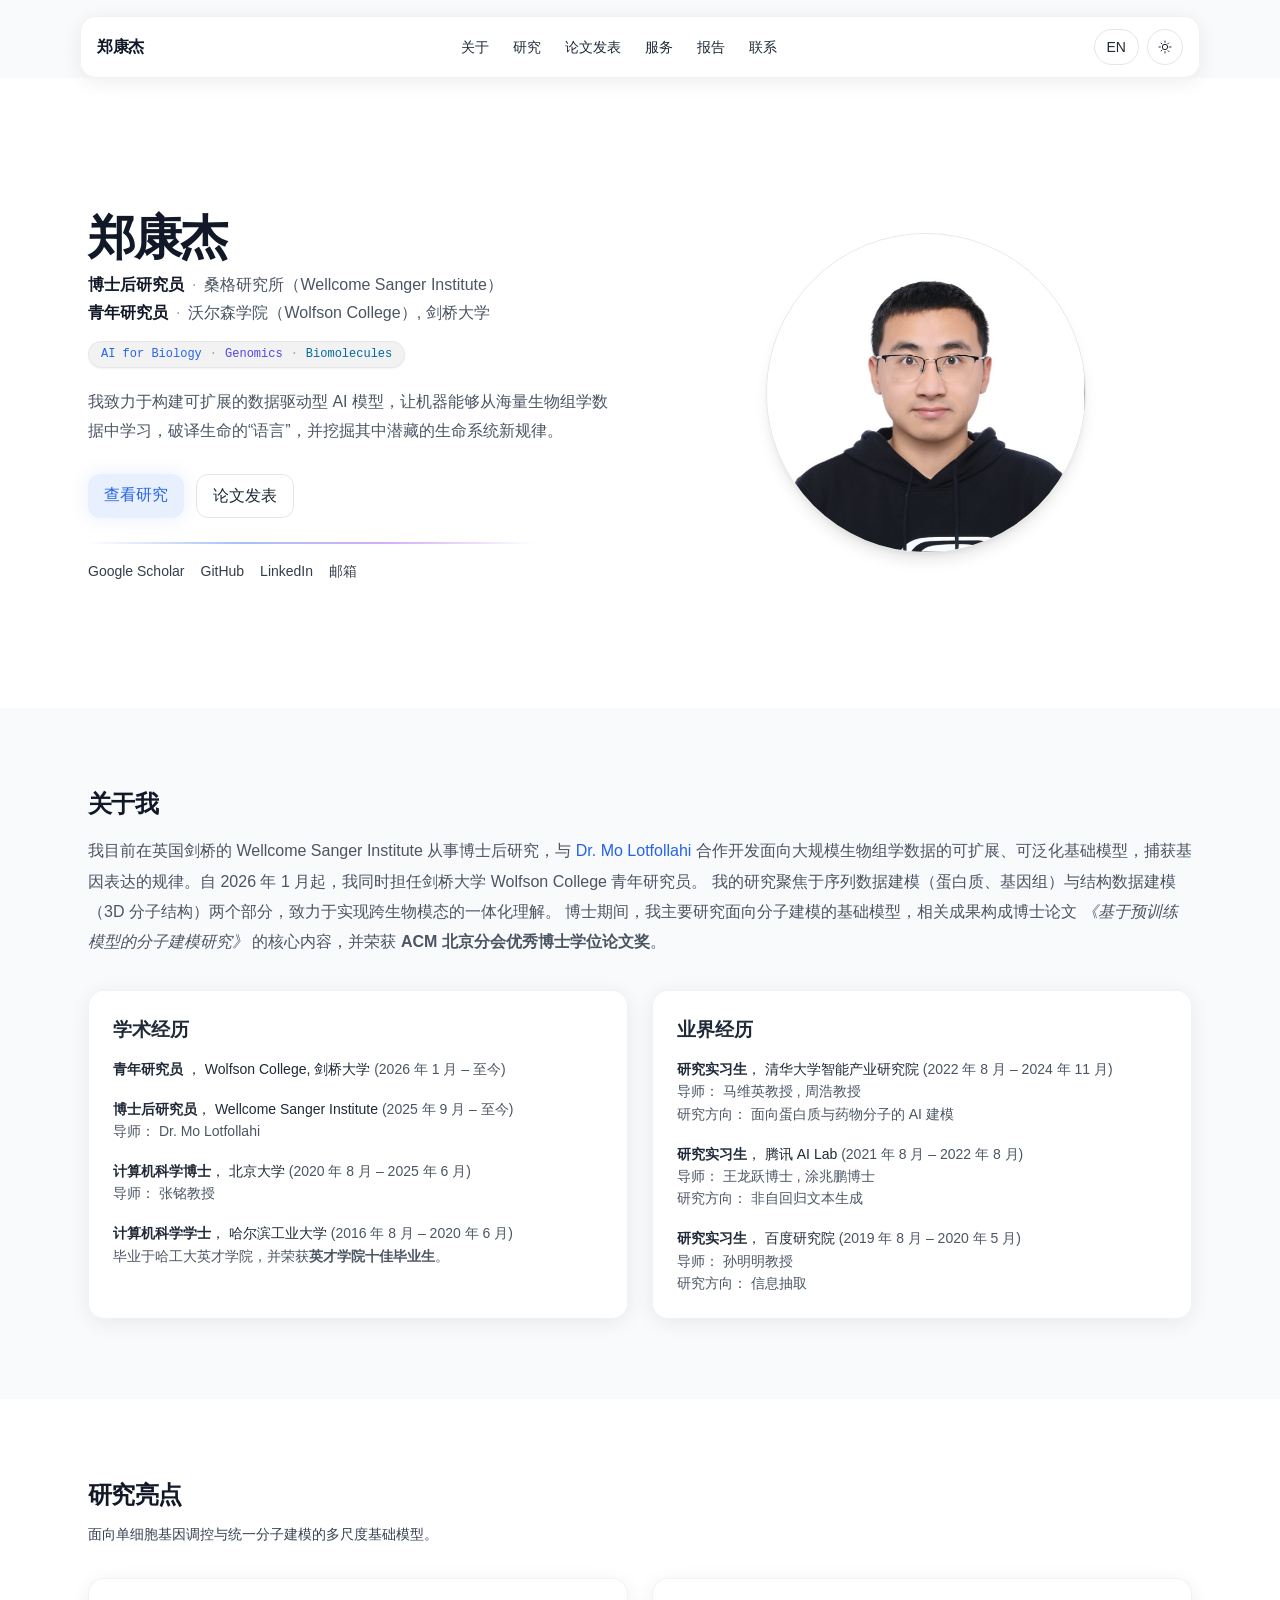
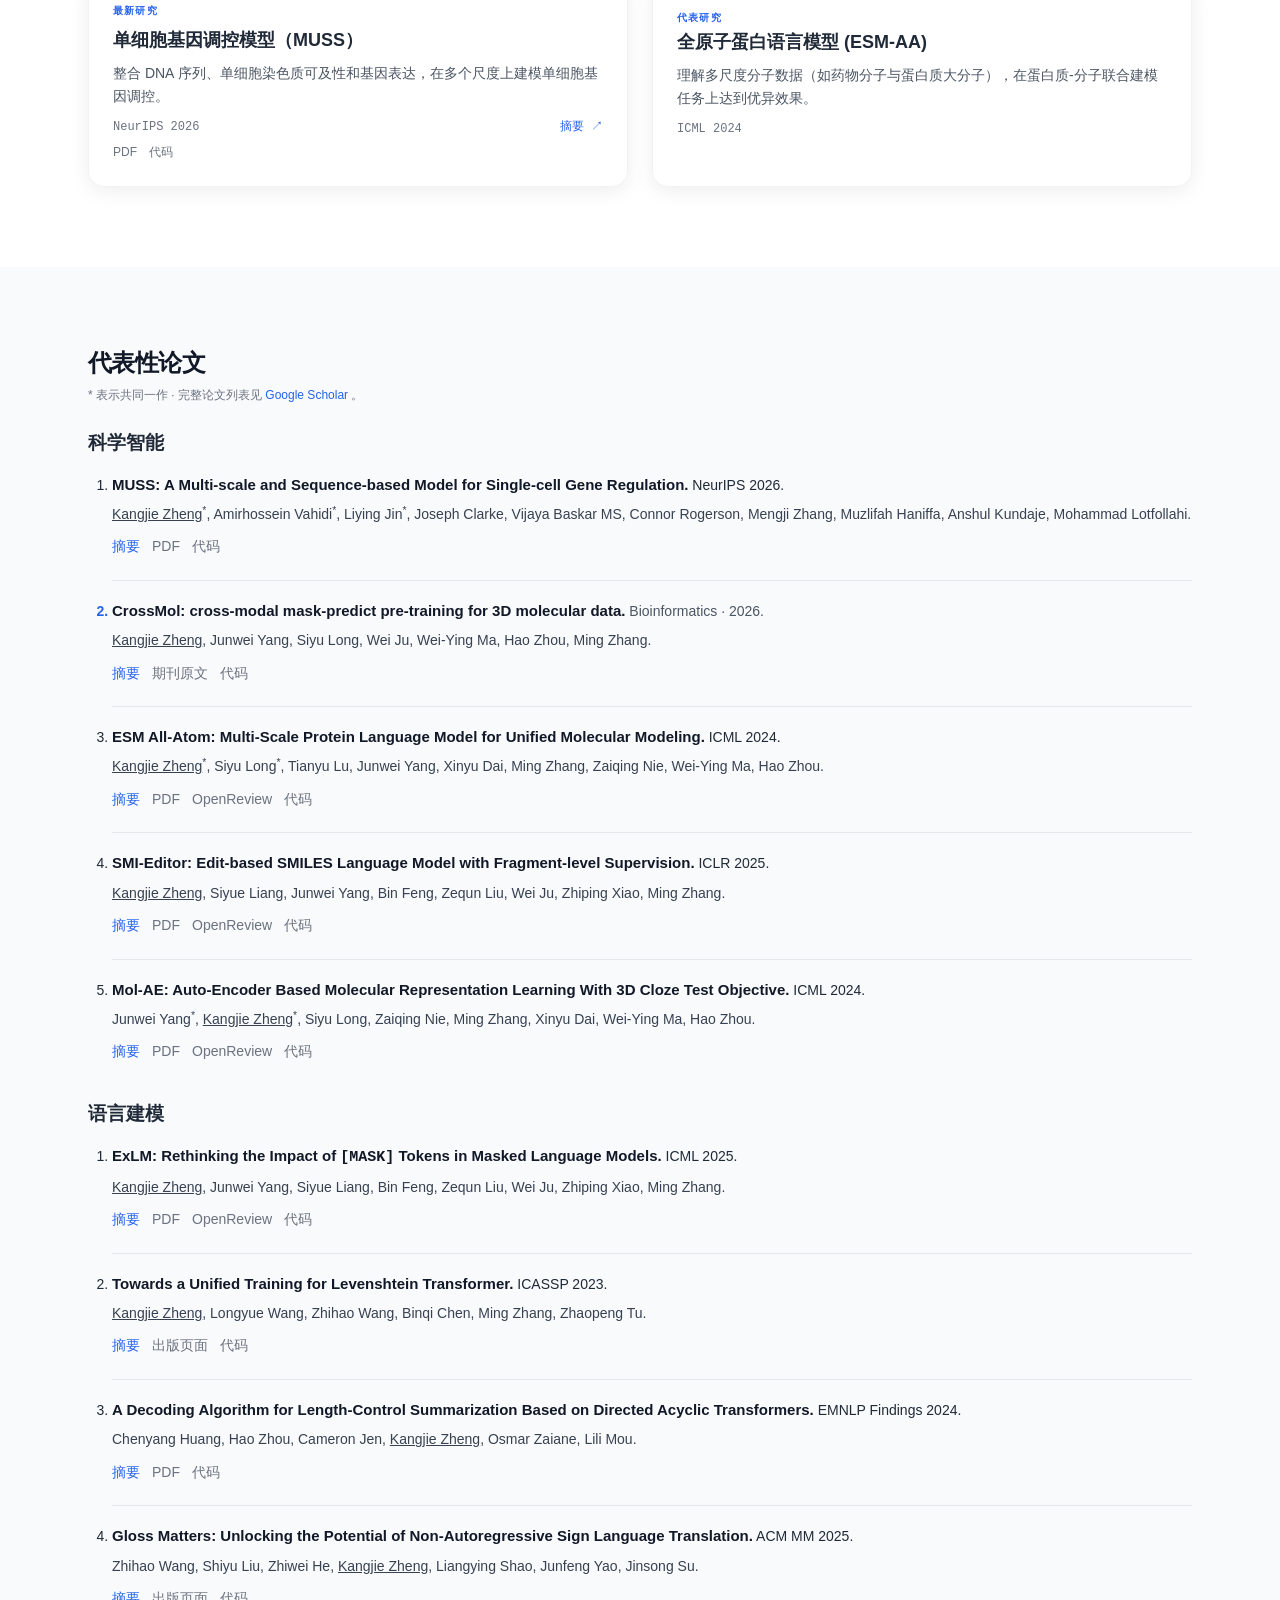
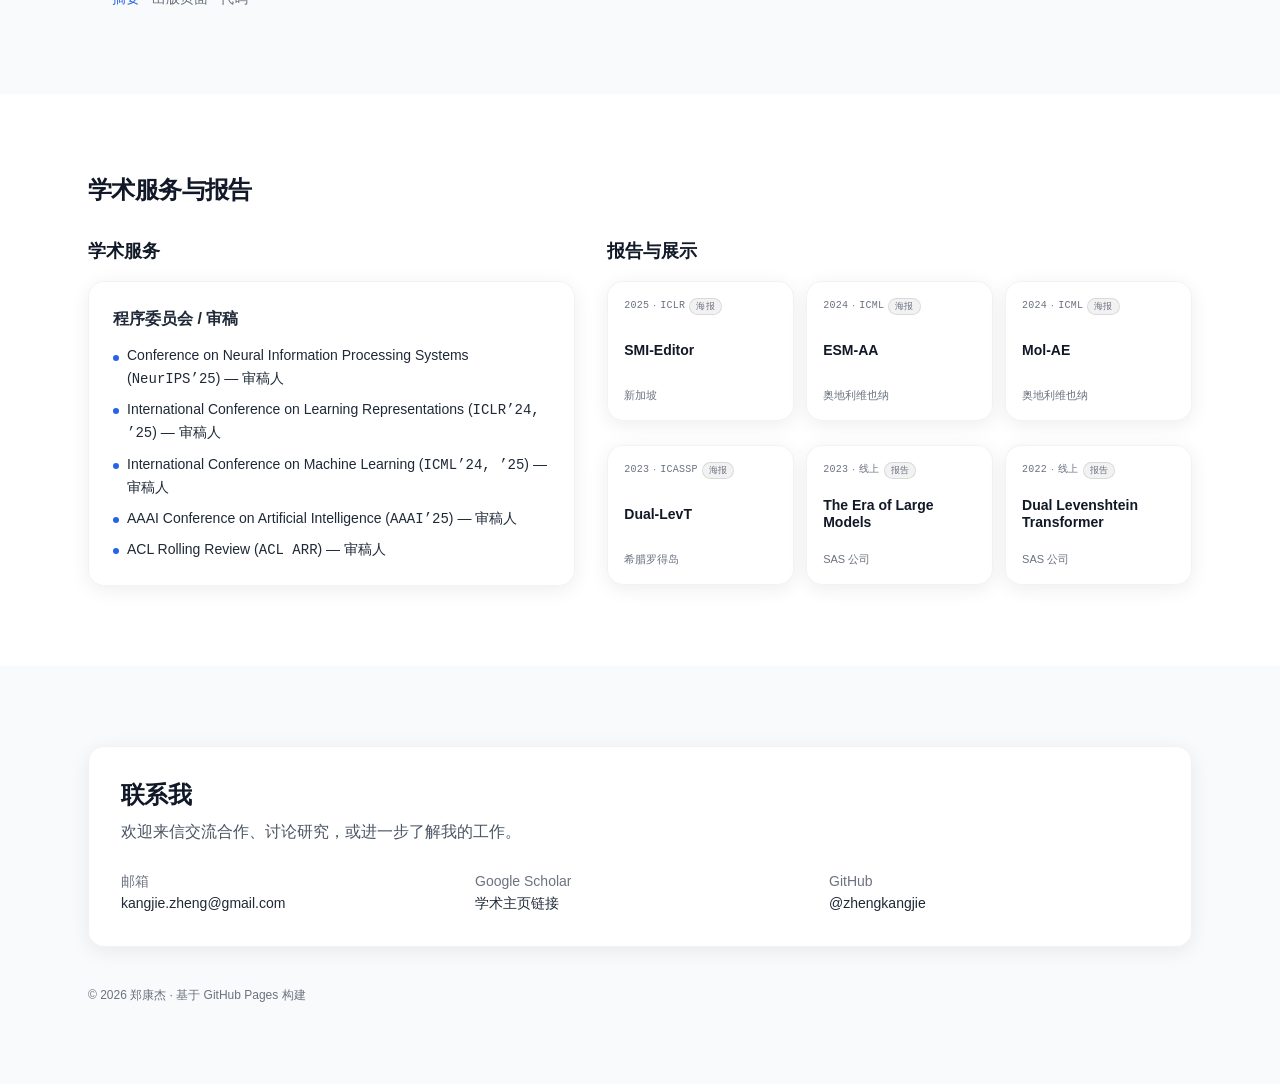
==== commit 52f2b786: "Remove CV download buttons and resume PDF" ====
--- a/zh/index.html
+++ b/zh/index.html
@@ -118,7 +118,6 @@
   <div class="mt-7 flex flex-wrap gap-3">
   <a href="#research" class="rounded-xl bg-accent/10 px-4 py-2 text-accent shadow-glow hover:bg-accent/20">查看研究</a>
   <a href="#pubs" class="rounded-xl border border-black/10 px-4 py-2 hover:border-accent/40">论文发表</a>
-  <a href="../ZKJ_CV_2026.pdf" class="rounded-xl border border-black/10 px-4 py-2 hover:border-accent/40" target="_blank" rel="noopener">下载简历</a>
   </div>
   <div class="mt-6 h-1 ux-underline w-full sm:w-80 md:w-96 lg:w-[28rem]"></div>
   <div class="mt-4 flex gap-4 text-sm opacity-90">
